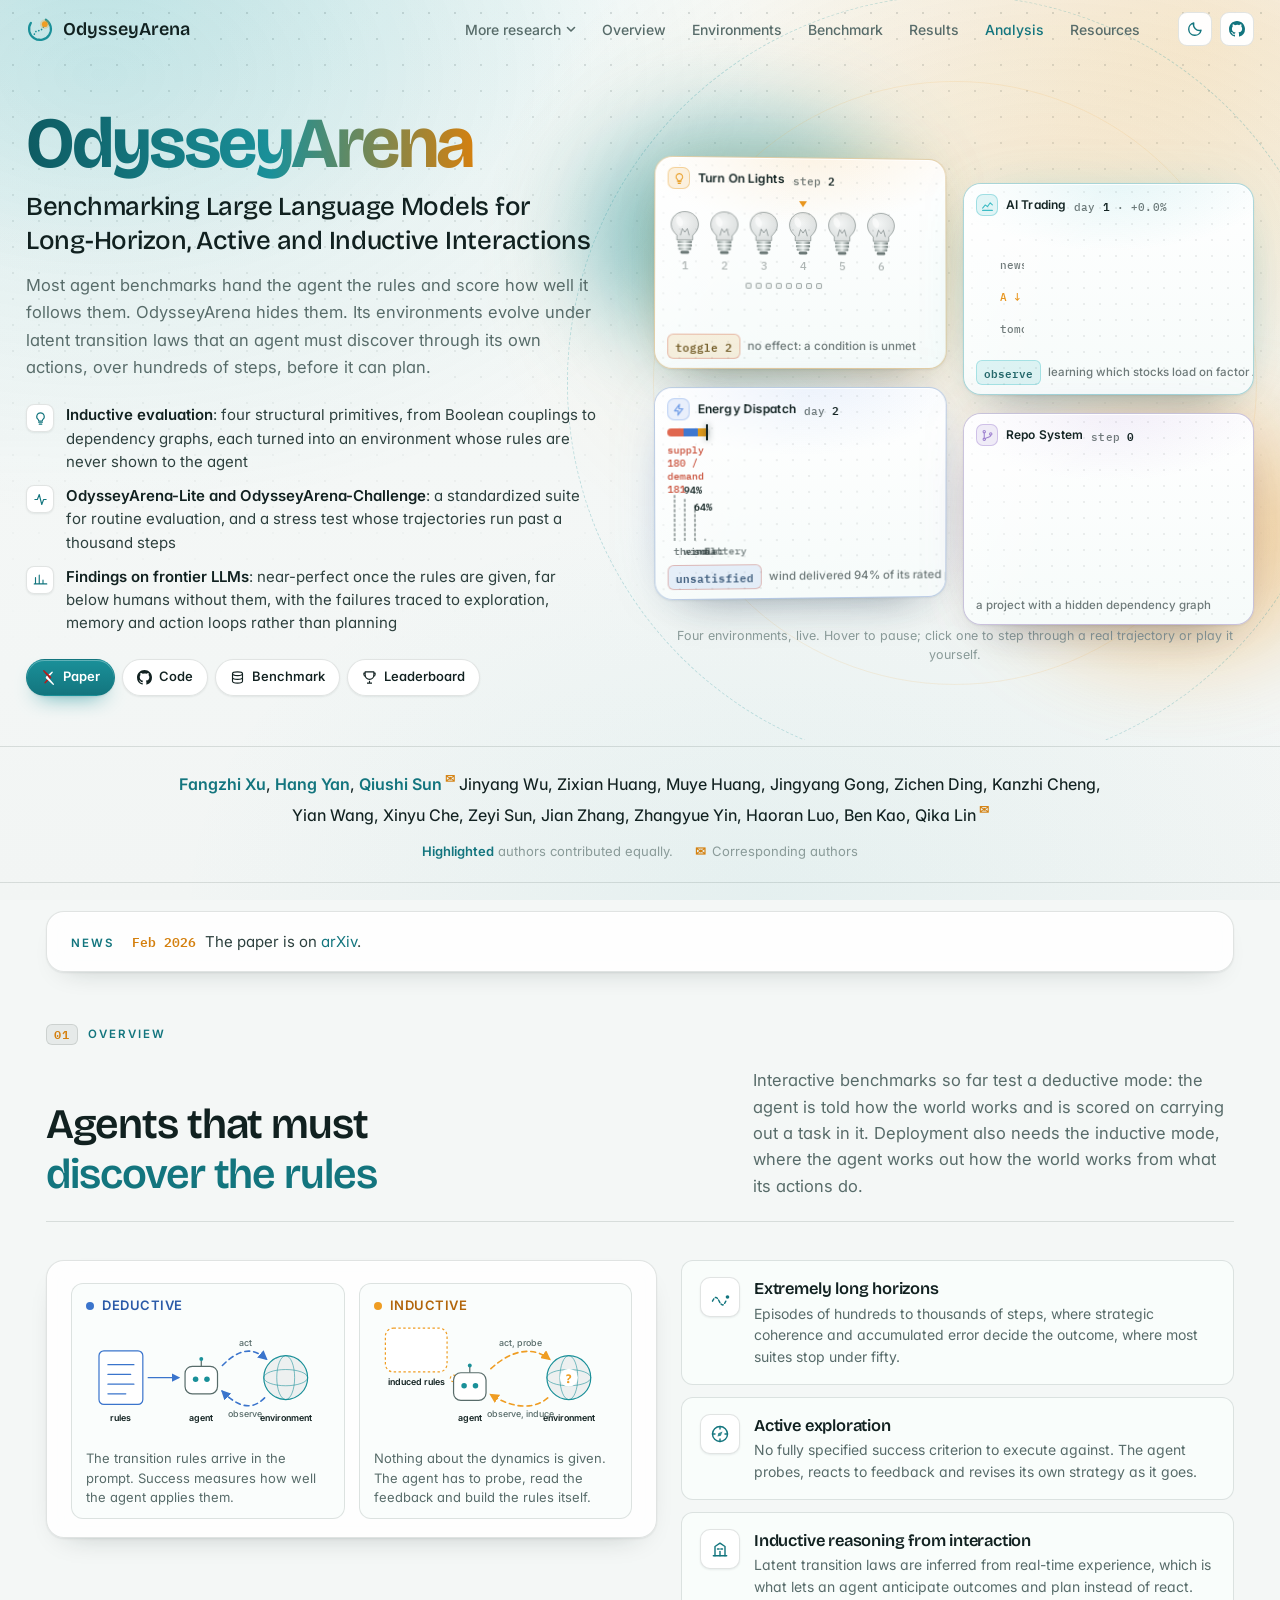
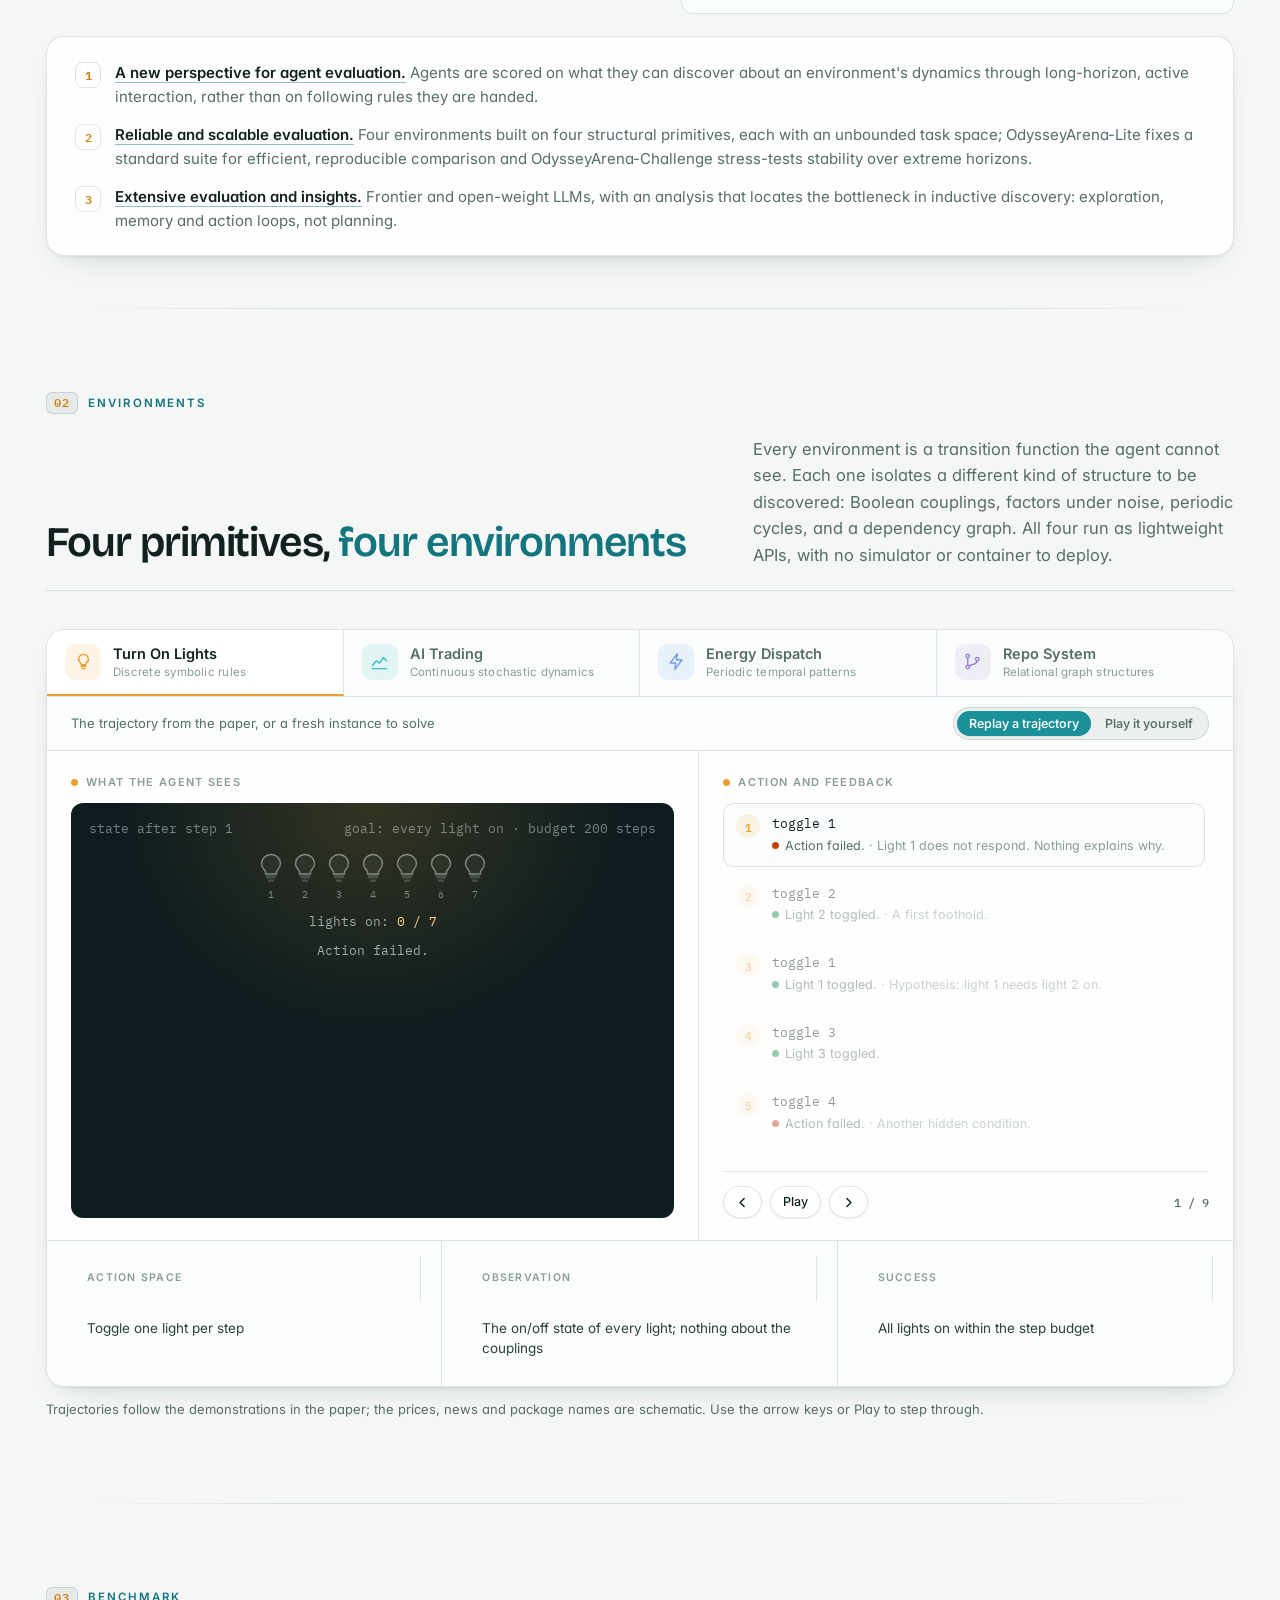
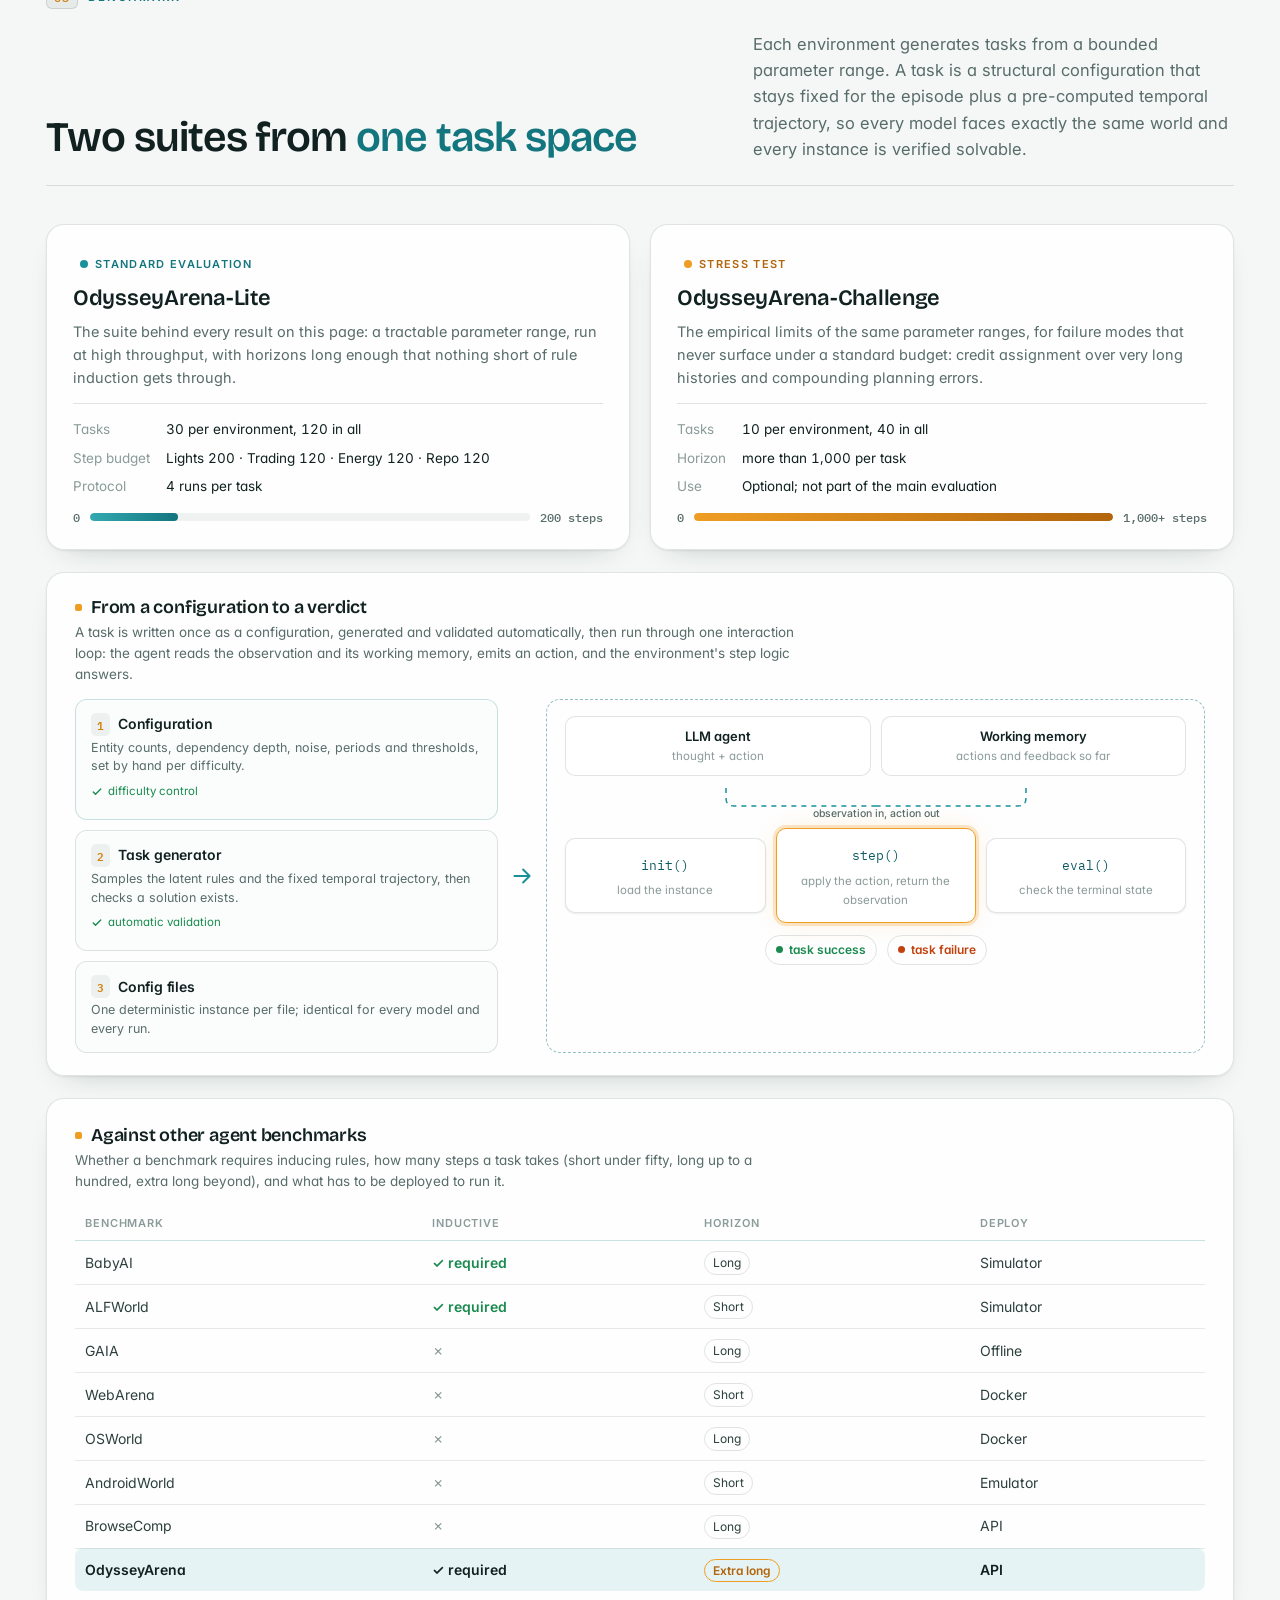
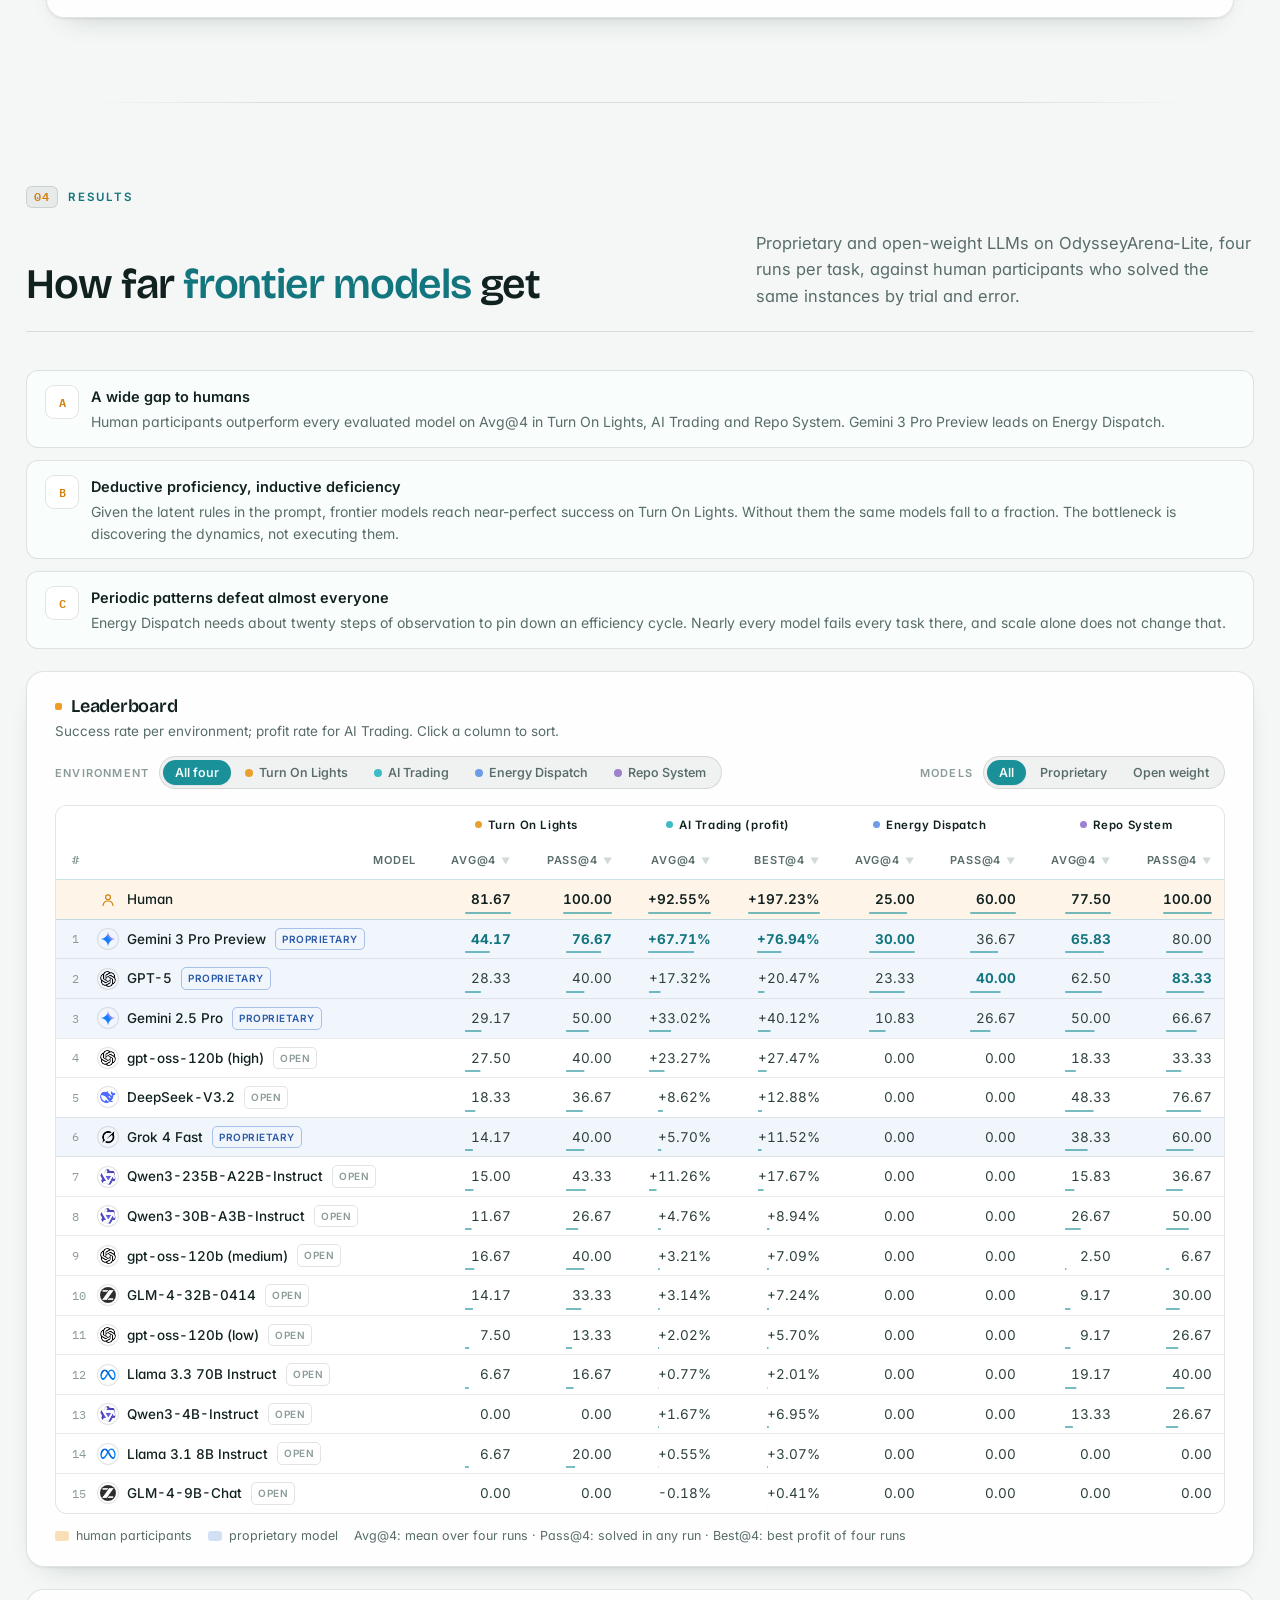
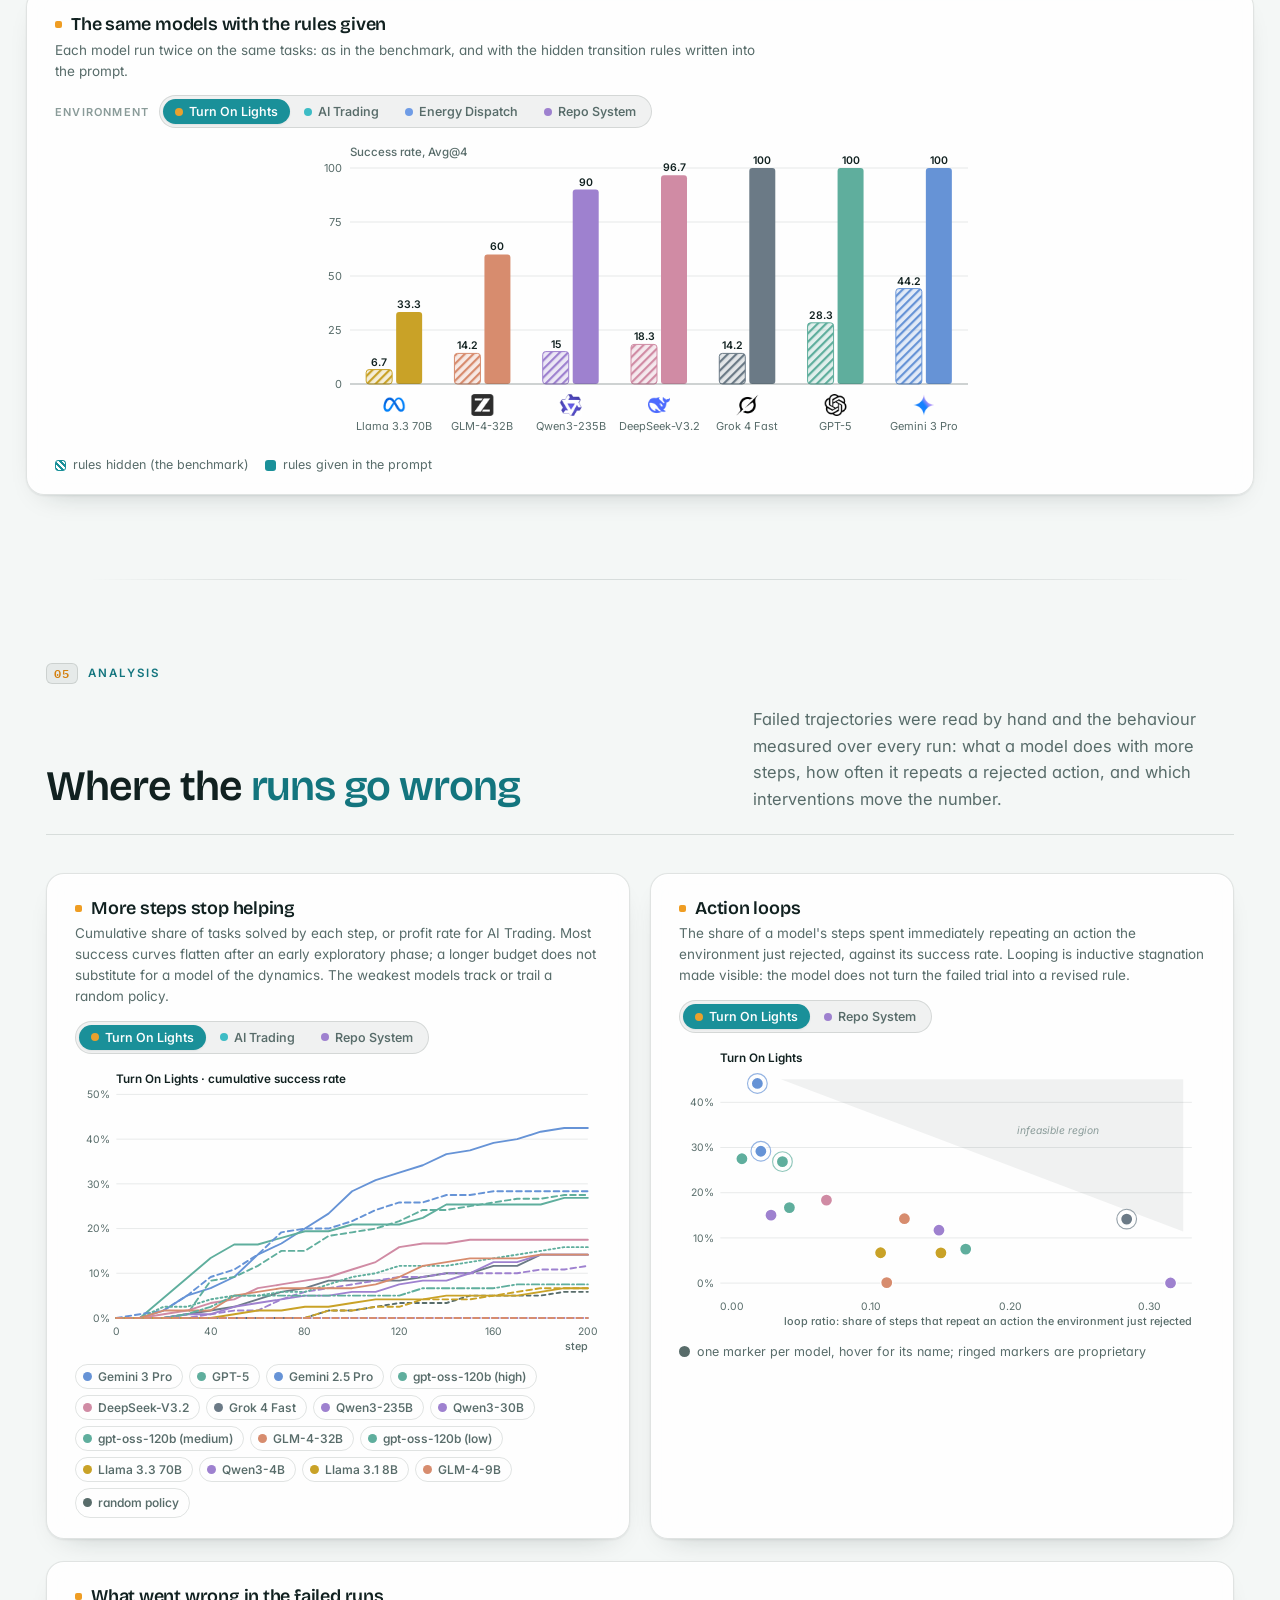
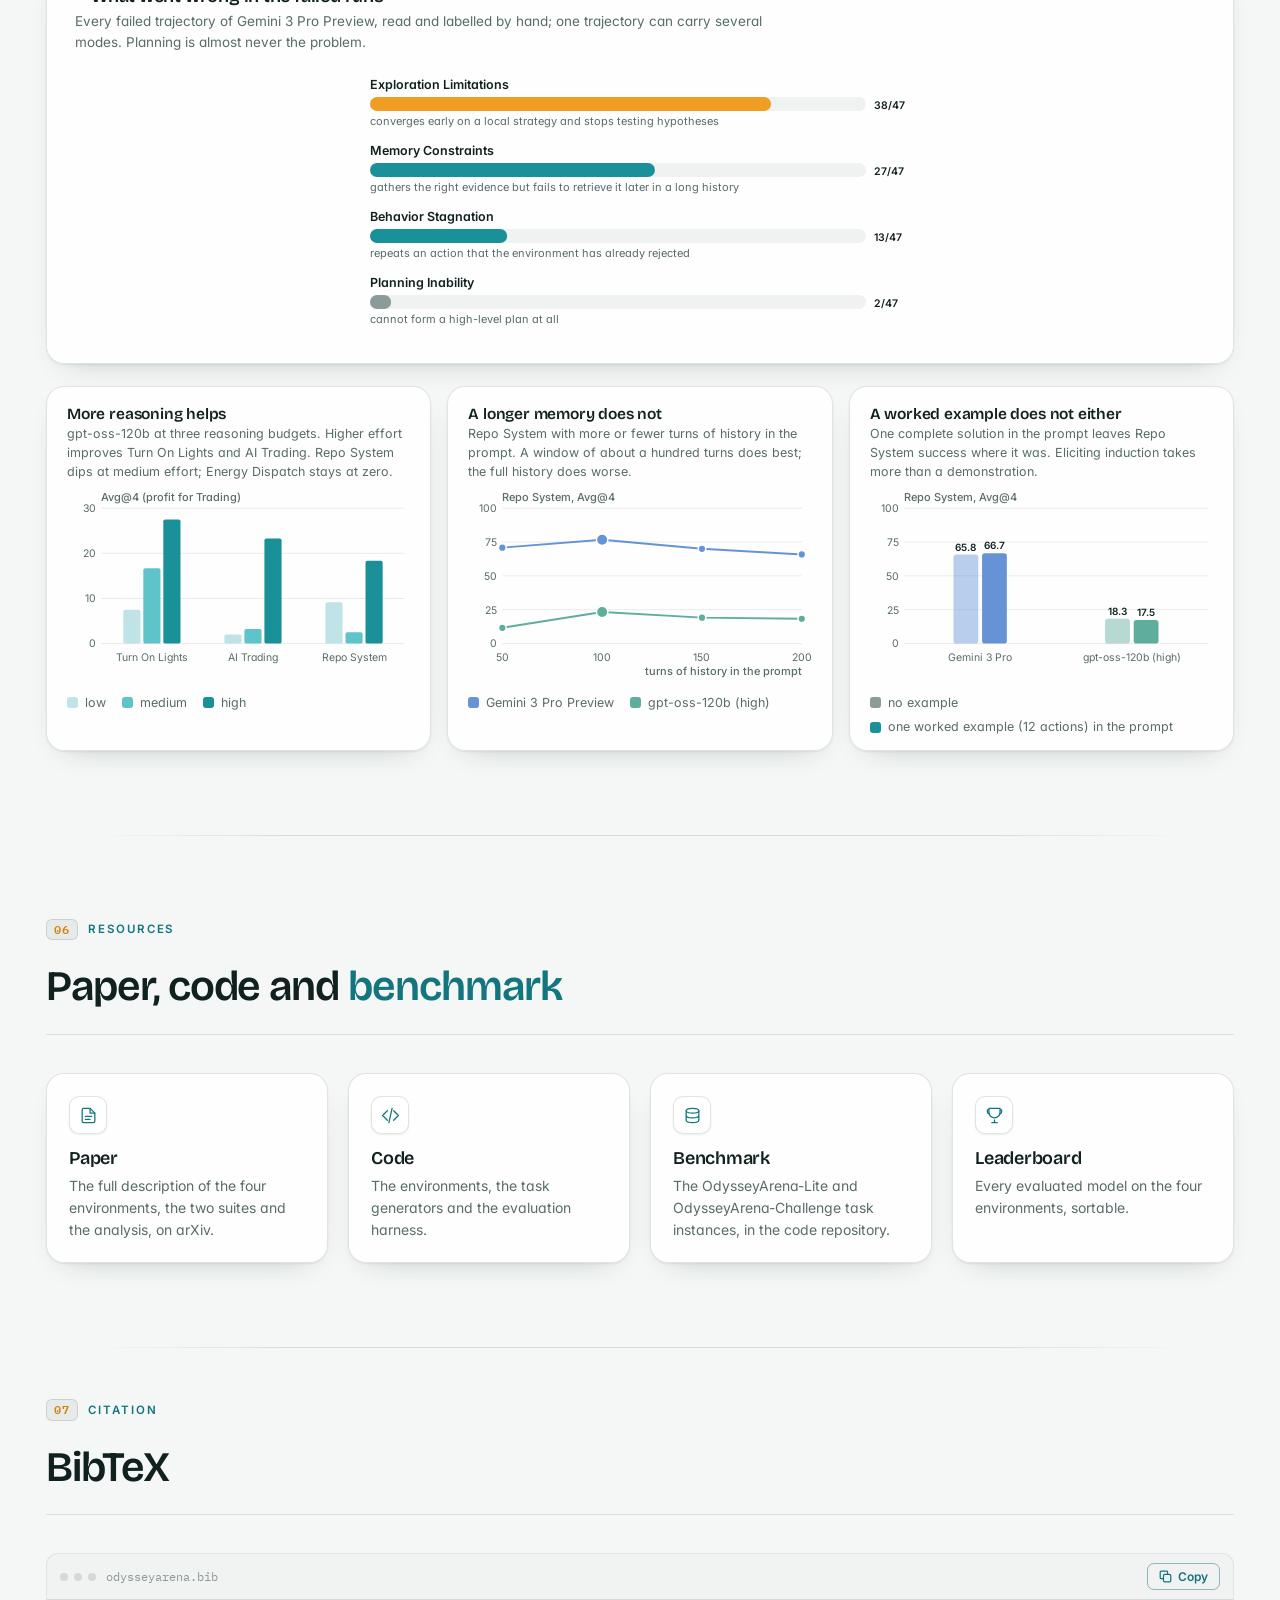
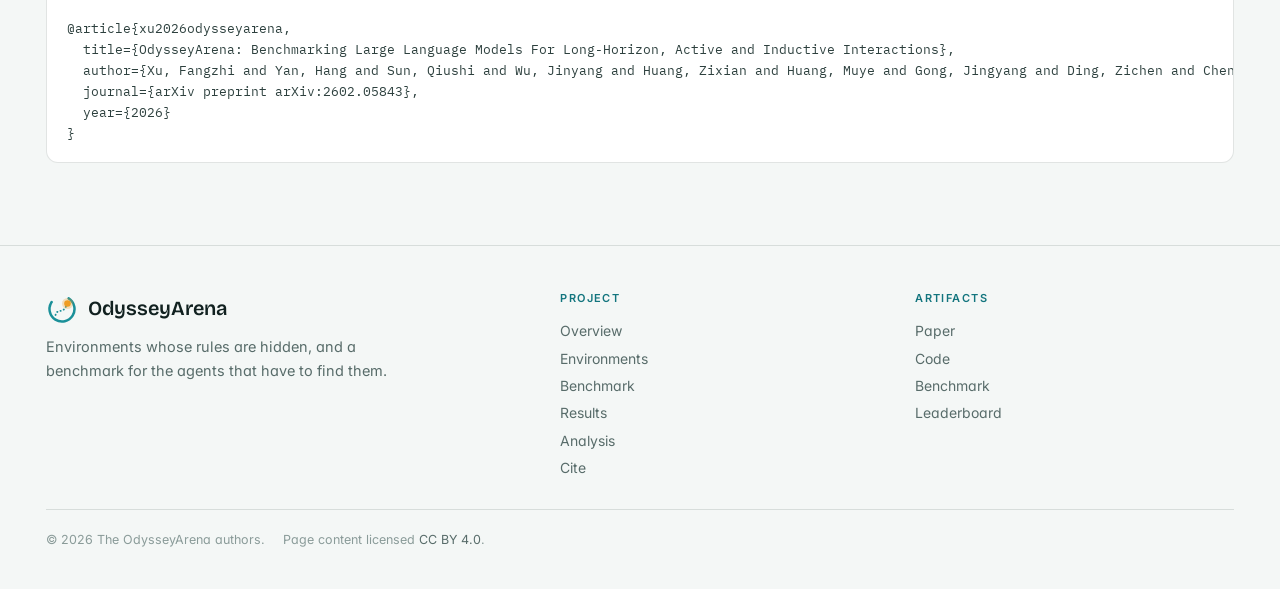
==== index.html @ ab44a6c7 "Add OdysseyArena academic project homepage" ====
<!DOCTYPE html>
<html lang="en">

<head>
  <meta charset="utf-8">
  <meta name="viewport" content="width=device-width, initial-scale=1">
  <title>OdysseyArena: Benchmarking Large Language Models for Long-Horizon, Active and Inductive Interactions</title>
  <meta name="description"
    content="OdysseyArena evaluates LLM agents on environments whose rules are hidden: agents must discover the transition dynamics through their own actions, over hundreds of steps, before they can plan.">
  <meta name="color-scheme" content="light dark">
  <meta name="theme-color" content="#f4f7f6">

  <link rel="icon" href="public/favicon.ico" sizes="any">
  <link rel="icon" type="image/svg+xml" href="public/logo.svg">
  <link rel="icon" type="image/png" sizes="32x32" href="public/favicon-32.png">
  <link rel="icon" type="image/png" sizes="16x16" href="public/favicon-16.png">
  <link rel="apple-touch-icon" href="public/apple-touch-icon.png">

  <!-- Open Graph / Twitter. Absolute URLs are required by social scrapers.
       The page is served at https://os-copilot.github.io/OdysseyArena-Home/;
       update every absolute URL together if the host changes. -->
  <meta property="og:type" content="website">
  <meta property="og:url" content="https://os-copilot.github.io/OdysseyArena-Home/">
  <meta property="og:site_name" content="OdysseyArena">
  <meta property="og:title" content="OdysseyArena: Benchmarking LLMs for Long-Horizon, Active and Inductive Interactions">
  <meta property="og:description"
    content="Environments whose rules are hidden. Agents must discover the transition dynamics through their own actions before they can plan.">
  <meta property="og:image" content="https://os-copilot.github.io/OdysseyArena-Home/public/social/og-image.png">
  <meta property="og:image:width" content="1200">
  <meta property="og:image:height" content="630">
  <meta name="twitter:card" content="summary_large_image">
  <meta name="twitter:site" content="@qiushi_sun">
  <meta name="twitter:title" content="OdysseyArena: Benchmarking LLMs for Long-Horizon, Active and Inductive Interactions">
  <meta name="twitter:description"
    content="Environments whose rules are hidden. Agents must discover the transition dynamics through their own actions before they can plan.">
  <meta name="twitter:image" content="https://os-copilot.github.io/OdysseyArena-Home/public/social/og-image.png">

  <link rel="preconnect" href="https://fonts.googleapis.com">
  <link rel="preconnect" href="https://fonts.gstatic.com" crossorigin>
  <link rel="stylesheet"
    href="https://fonts.googleapis.com/css2?family=Bricolage+Grotesque:opsz,wght@12..96,500;12..96,600;12..96,700&family=Inter:wght@400;500;600;700&family=IBM+Plex+Mono:wght@400;500;600&display=swap">
  <link rel="stylesheet" href="static/css/main.css">
  <link rel="stylesheet" href="static/css/hero.css">
  <!-- Reveal-on-scroll hides content until JS un-hides it, so only opt in when
       JS is running; and the theme must be set before first paint. Light is the
       default; a stored choice wins. -->
  <script>
    (function () {
      var d = document.documentElement;
      d.className += " js";
      var t = (location.search.match(/[?&]theme=(light|dark)/) || [])[1];
      if (!t) { try { t = localStorage.getItem("odyssey-theme"); } catch (e) { /* private mode */ } }
      d.setAttribute("data-theme", t === "dark" ? "dark" : "light");
    })();
  </script>
</head>

<body>
  <a class="skip-link" href="#main">Skip to content</a>
  <div class="cosmos" aria-hidden="true"></div>

  <!-- ==================================================================== -->
  <!-- Navigation                                                            -->
  <!-- ==================================================================== -->
  <nav class="nav" id="nav">
    <div class="wrap">
      <a class="nav-brand" href="#top">
        <img src="public/logo.svg" alt="">
        <span>OdysseyArena</span>
      </a>
      <button class="icon-btn nav-toggle" id="navToggle" aria-expanded="false" aria-controls="navLinks" aria-label="Menu">
        <svg aria-hidden="true" width="17" height="17" viewBox="0 0 16 16" fill="none" stroke="currentColor" stroke-width="1.6">
          <path d="M2 4h12M2 8h12M2 12h12" stroke-linecap="round" />
        </svg>
      </button>
      <ul class="nav-links" id="navLinks">
        <li class="nav-more" id="navMore" data-open="false">
          <button type="button" aria-expanded="false" aria-haspopup="true">
            More research
            <svg viewBox="0 0 10 10" fill="none" stroke="currentColor" stroke-width="1.6" aria-hidden="true">
              <path d="M1.5 3.5 5 7l3.5-3.5" stroke-linecap="round" stroke-linejoin="round" />
            </svg>
          </button>
          <ul>
            <li><a href="https://os-copilot.github.io/OSReward-Home/" target="_blank" rel="noopener">
              <img src="public/logos/projects/osreward.png" alt="">
              <span>OSReward <small>CUA Reward Eval &amp; Open Models</small></span></a></li>
            <li><a href="https://os-copilot.github.io/OpenMobile2-Home/" target="_blank" rel="noopener">
              <img src="public/logos/projects/openmobile.png" alt="">
              <span>OpenMobile-2 <small>Versatile Mobile Agents</small></span></a></li>
            <li><a href="https://qiushisun.github.io/OS-Sentinel-Home/" target="_blank" rel="noopener">
              <img src="public/logos/projects/os-sentinel.png" alt="">
              <span>OS-Sentinel <small>Mobile GUI Safety</small></span></a></li>
            <li><a href="https://qiushisun.github.io/ScienceBoard-Home/" target="_blank" rel="noopener">
              <img src="public/logos/projects/scienceboard.png" alt="">
              <span>ScienceBoard <small>CUA for Science</small></span></a></li>
            <li><a href="https://qiushisun.github.io/OS-Genesis-Home/" target="_blank" rel="noopener">
              <img src="public/logos/projects/os-genesis.png" alt="">
              <span>OS-Genesis <small>Annotation-Free Trajectory Synthesis</small></span></a></li>
            <li><a href="https://osatlas.github.io/" target="_blank" rel="noopener">
              <img src="public/logos/projects/os-atlas.png" alt="">
              <span>OS-Atlas <small>GUI Action Foundation Model</small></span></a></li>
            <li><a href="https://njucckevin.github.io/openmobile/" target="_blank" rel="noopener">
              <img src="public/logos/projects/openmobile.png" alt="">
              <span>OpenMobile <small>Open Mobile Agents</small></span></a></li>
            <li><a href="https://aclanthology.org/2024.acl-long.505" target="_blank" rel="noopener">
              <img src="public/logos/projects/seeclick.png" alt="">
              <span>SeeClick <small>GUI Grounding</small></span></a></li>
          </ul>
        </li>
        <!-- Section links double as the scroll-spy list (main.js reads them). -->
        <li><a href="#overview">Overview</a></li>
        <li><a href="#environments">Environments</a></li>
        <li><a href="#benchmark">Benchmark</a></li>
        <li><a href="#results">Results</a></li>
        <li><a href="#analysis">Analysis</a></li>
        <li><a href="#resources">Resources</a></li>
      </ul>
      <div class="nav-tools">
        <button class="icon-btn" id="themeToggle" type="button" aria-label="Switch to dark theme">
          <svg class="i-moon" viewBox="0 0 16 16" fill="none" stroke="currentColor" stroke-width="1.4" aria-hidden="true">
            <path d="M14 9.3A6 6 0 0 1 6.7 2a6.2 6.2 0 1 0 7.3 7.3Z" stroke-linejoin="round" />
          </svg>
          <svg class="i-sun" viewBox="0 0 16 16" fill="none" stroke="currentColor" stroke-width="1.4" aria-hidden="true">
            <circle cx="8" cy="8" r="3.1" />
            <path d="M8 1v1.7M8 13.3V15M1 8h1.7M13.3 8H15M3 3l1.2 1.2M11.8 11.8 13 13M13 3l-1.2 1.2M4.2 11.8 3 13" stroke-linecap="round" />
          </svg>
        </button>
        <a class="icon-btn" href="https://github.com/xufangzhi/Odyssey-Arena" target="_blank" rel="noopener" aria-label="GitHub">
          <svg viewBox="0 0 16 16" fill="currentColor" aria-hidden="true"><path d="M8 0C3.58 0 0 3.58 0 8a8 8 0 0 0 5.47 7.59c.4.07.55-.17.55-.38 0-.19-.01-.82-.01-1.49-2.01.37-2.53-.49-2.69-.94-.09-.23-.48-.94-.82-1.13-.28-.15-.68-.52-.01-.53.63-.01 1.08.58 1.23.82.72 1.21 1.87.87 2.33.66.07-.52.28-.87.51-1.07-1.78-.2-3.64-.89-3.64-3.95 0-.87.31-1.59.82-2.15-.08-.2-.36-1.02.08-2.12 0 0 .67-.21 2.2.82a7.4 7.4 0 0 1 2-.27c.68 0 1.36.09 2 .27 1.53-1.04 2.2-.82 2.2-.82.44 1.1.16 1.92.08 2.12.51.56.82 1.27.82 2.15 0 3.07-1.87 3.75-3.65 3.95.29.25.54.73.54 1.48 0 1.07-.01 1.93-.01 2.2 0 .21.15.46.55.38A8.01 8.01 0 0 0 16 8c0-4.42-3.58-8-8-8Z" /></svg>
        </a>
      </div>
    </div>
  </nav>

  <!-- ==================================================================== -->
  <!-- Hero: content left, the playable environment right                    -->
  <!-- ==================================================================== -->
  <header class="hero" id="top">
    <div class="wrap wrap-wide hero-split">
      <div class="hero-content">
        <h1><span class="grad">OdysseyArena</span></h1>
        <p class="tagline">Benchmarking Large Language Models for Long-Horizon, Active and Inductive Interactions</p>
        <!-- TODO: venue line on acceptance. <p class="venue">…</p> -->

        <p class="lede">Most agent benchmarks hand the agent the rules and score how well it follows them.
          OdysseyArena hides them. Its environments evolve under latent transition laws that an agent must
          discover through its own actions, over hundreds of steps, before it can plan.</p>

        <ul class="bullets">
          <li>
            <span class="b-ico" aria-hidden="true">
              <svg viewBox="0 0 24 24" fill="none" stroke="currentColor" stroke-width="1.8" stroke-linecap="round" stroke-linejoin="round">
                <path d="M9 18h6M10 21h4M12 3a6 6 0 0 0-3.6 10.8c.6.5.6 1.2.6 1.7V16h6v-.5c0-.5 0-1.2.6-1.7A6 6 0 0 0 12 3Z" />
              </svg>
            </span>
            <span><b>Inductive evaluation</b>: four structural primitives, from Boolean couplings to dependency
              graphs, each turned into an environment whose rules are never shown to the agent</span>
          </li>
          <li>
            <span class="b-ico" aria-hidden="true">
              <svg viewBox="0 0 24 24" fill="none" stroke="currentColor" stroke-width="1.8" stroke-linecap="round" stroke-linejoin="round">
                <path d="M3 12h4l3-8 4 16 3-8h4" />
              </svg>
            </span>
            <span><b>OdysseyArena-Lite and OdysseyArena-Challenge</b>: a standardized suite for routine evaluation,
              and a stress test whose trajectories run past a thousand steps</span>
          </li>
          <li>
            <span class="b-ico" aria-hidden="true">
              <svg viewBox="0 0 24 24" fill="none" stroke="currentColor" stroke-width="1.8" stroke-linecap="round">
                <path d="M4 19V9M10 19V5M16 19v-6M22 19H2" />
              </svg>
            </span>
            <span><b>Findings on frontier LLMs</b>: near-perfect once the rules are given, far below humans without
              them, with the failures traced to exploration, memory and action loops rather than planning</span>
          </li>
        </ul>

        <!-- Release links. Paper on arXiv; code and the task files on GitHub. -->
        <div class="links">
          <a class="btn btn-primary" data-link="paper" href="https://arxiv.org/abs/2602.05843" target="_blank" rel="noopener">
            <svg viewBox="0 0 17.732 24.269" aria-hidden="true">
              <g transform="translate(-566.984 -271.548)">
                <path d="M573.549,280.916l2.266,2.738,6.674-7.84c.353-.47.52-.717.353-1.117a1.218,1.218,0,0,0-1.061-.748h0a.953.953,0,0,0-.712.262Z" fill="currentColor" />
                <path d="M579.525,282.225l-10.606-10.174a1.413,1.413,0,0,0-.834-.5,1.09,1.09,0,0,0-1.027.66c-.167.4-.047.681.319,1.206l8.44,10.242h0l-6.282,7.716a1.336,1.336,0,0,0-.323,1.3,1.114,1.114,0,0,0,1.04.69A.992.992,0,0,0,571,293l8.519-7.92A1.924,1.924,0,0,0,579.525,282.225Z" fill="#b31b1b" />
                <path d="M584.32,293.912l-8.525-10.275,0,0L573.53,280.9l-1.389,1.254a2.063,2.063,0,0,0,0,2.965l10.812,10.419a.925.925,0,0,0,.742.282,1.039,1.039,0,0,0,.953-.667A1.261,1.261,0,0,0,584.32,293.912Z" fill="currentColor" />
              </g>
            </svg>
            Paper
          </a>
          <a class="btn" data-link="code" href="https://github.com/xufangzhi/Odyssey-Arena" target="_blank" rel="noopener">
            <svg viewBox="0 0 16 16" fill="currentColor" aria-hidden="true">
              <path d="M8 0C3.58 0 0 3.58 0 8a8 8 0 0 0 5.47 7.59c.4.07.55-.17.55-.38 0-.19-.01-.82-.01-1.49-2.01.37-2.53-.49-2.69-.94-.09-.23-.48-.94-.82-1.13-.28-.15-.68-.52-.01-.53.63-.01 1.08.58 1.23.82.72 1.21 1.87.87 2.33.66.07-.52.28-.87.51-1.07-1.78-.2-3.64-.89-3.64-3.95 0-.87.31-1.59.82-2.15-.08-.2-.36-1.02.08-2.12 0 0 .67-.21 2.2.82a7.4 7.4 0 0 1 2-.27c.68 0 1.36.09 2 .27 1.53-1.04 2.2-.82 2.2-.82.44 1.1.16 1.92.08 2.12.51.56.82 1.27.82 2.15 0 3.07-1.87 3.75-3.65 3.95.29.25.54.73.54 1.48 0 1.07-.01 1.93-.01 2.2 0 .21.15.46.55.38A8.01 8.01 0 0 0 16 8c0-4.42-3.58-8-8-8Z" />
            </svg>
            Code
          </a>
          <a class="btn" data-link="benchmark" href="https://github.com/xufangzhi/Odyssey-Arena/tree/main/test_data" target="_blank" rel="noopener">
            <svg viewBox="0 0 24 24" fill="none" stroke="currentColor" stroke-width="1.8" aria-hidden="true">
              <ellipse cx="12" cy="6" rx="8" ry="3" />
              <path d="M4 6v6c0 1.66 3.58 3 8 3s8-1.34 8-3V6M4 12v6c0 1.66 3.58 3 8 3s8-1.34 8-3v-6" />
            </svg>
            Benchmark
          </a>
          <a class="btn" href="#results">
            <svg viewBox="0 0 24 24" fill="none" stroke="currentColor" stroke-width="1.8" aria-hidden="true">
              <path d="M8 21h8M12 17v4M5 3h14v5a7 7 0 0 1-14 0V3Z" stroke-linejoin="round" />
              <path d="M5 5H3v2a3 3 0 0 0 3 3M19 5h2v2a3 3 0 0 1-3 3" stroke-linejoin="round" />
            </svg>
            Leaderboard
          </a>
        </div>
      </div>

      <!-- Key art: the four environments, live. hero.js runs a scripted agent on
           a fresh instance of each; a click opens that environment below. -->
      <figure class="hero-art">
        <div id="arena" aria-label="The four environments, each played live by a scripted agent"></div>
        <figcaption>Four environments, live. Hover to pause; click one to step through a real trajectory or play it yourself.</figcaption>
      </figure>
    </div>
  </header>

  <!-- Byline. Equal contribution is marked by colour (the .eq authors).
       TODO: affiliations once the list is settled (crests as 96x96 PNG pairs
       in public/affil/, listed in an .affils row under the names). -->
  <section class="byline" aria-label="Authors">
    <div class="panel">
      <p class="authors">
        <span class="lead">
          <span class="au eq">Fangzhi Xu</span>,
          <span class="au eq">Hang Yan</span>,
          <span class="au eq"><a href="https://qiushisun.github.io/" target="_blank" rel="noopener">Qiushi Sun</a><sup class="author-mark" aria-label="Corresponding author" title="Corresponding author">✉&#xfe0e;</sup></span>
        </span>
        <span class="rest">
          <span class="au">Jinyang Wu</span>,
          <span class="au">Zixian Huang</span>,
          <span class="au">Muye Huang</span>,
          <span class="au">Jingyang Gong</span>,
          <span class="au">Zichen Ding</span>,
          <span class="au">Kanzhi Cheng</span>,
          <span class="au">Yian Wang</span>,
          <span class="au">Xinyu Che</span>,
          <span class="au">Zeyi Sun</span>,
          <span class="au">Jian Zhang</span>,
          <span class="au">Zhangyue Yin</span>,
          <span class="au">Haoran Luo</span>,
          <span class="au">Ben Kao</span>,
          <span class="au">Qika Lin<sup class="author-mark" aria-label="Corresponding author" title="Corresponding author">✉&#xfe0e;</sup></span>
        </span>
      </p>
      <p class="author-legend">
        <span><span class="eq-key">Highlighted</span> authors contributed equally.</span>
        <span class="author-role"><span class="role-mark" aria-hidden="true">✉&#xfe0e;</span> Corresponding authors</span>
      </p>
    </div>
  </section>

  <section class="news-band" aria-label="News">
    <div class="wrap">
      <div class="card news rise">
        <span class="eyebrow">News</span>
        <ul>
          <li><time datetime="2026-02">Feb 2026</time>The paper is on <a href="https://arxiv.org/abs/2602.05843" target="_blank" rel="noopener">arXiv</a>.</li>
          <!-- TODO: venue, further releases. -->
        </ul>
      </div>
    </div>
  </section>

  <main id="main">

    <!-- ================================================================== -->
    <!-- Overview                                                            -->
    <!-- ================================================================== -->
    <section class="band-tight" id="overview">
      <div class="wrap">
        <div class="section-head">
          <span class="eyebrow">Overview</span>
          <h2 class="section-title">Agents that must <span class="accent">discover the rules</span></h2>
          <p class="section-sub">Interactive benchmarks so far test a deductive mode: the agent is told how the
            world works and is scored on carrying out a task in it. Deployment also needs the inductive mode,
            where the agent works out how the world works from what its actions do.</p>
        </div>

        <div class="overview-grid rise">
          <div class="card dg-card">
            <div class="dg">
              <div class="dg-pane ded">
                <h4><i></i>Deductive</h4>
                <svg viewBox="0 0 300 150" aria-label="Deductive setting: rules are given to the agent, which acts and observes">
                  <defs>
                    <marker id="arD" viewBox="0 0 10 10" refX="8" refY="5" markerWidth="6" markerHeight="6" orient="auto">
                      <path d="M0 0L10 5 0 10z" fill="var(--blue-400)" />
                    </marker>
                  </defs>
                  <g transform="translate(16,38)">
                    <rect class="rules-doc" x="0" y="0" width="54" height="66" rx="6" />
                    <line class="rules-line" x1="11" y1="17" x2="43" y2="17" />
                    <line class="rules-line" x1="11" y1="29" x2="39" y2="29" />
                    <line class="rules-line" x1="11" y1="41" x2="43" y2="41" />
                    <line class="rules-line" x1="11" y1="53" x2="33" y2="53" />
                  </g>
                  <text class="lbl k" x="43" y="124" text-anchor="middle">rules</text>
                  <path d="M76 71H114" fill="none" stroke="var(--blue-400)" stroke-width="1.8" marker-end="url(#arD)" />
                  <g transform="translate(120,48)">
                    <line x1="22" y1="2" x2="22" y2="9" stroke="var(--text-dim)" stroke-width="1.5" />
                    <circle cx="22" cy="0" r="2.4" class="bot-eye" />
                    <rect class="bot" x="2" y="9" width="40" height="34" rx="9" />
                    <circle class="bot-eye" cx="15" cy="25" r="3.4" />
                    <circle class="bot-eye" cx="29" cy="25" r="3.4" />
                  </g>
                  <text class="lbl k" x="142" y="124" text-anchor="middle">agent</text>
                  <g transform="translate(246,71)">
                    <circle class="world" r="27" />
                    <ellipse class="world-h" rx="11" ry="27" />
                    <ellipse class="world-h" rx="27" ry="10" />
                  </g>
                  <text class="lbl k" x="246" y="124" text-anchor="middle">environment</text>
                  <path class="arc" d="M168 56C190 34 206 34 222 48" marker-end="url(#arD)" />
                  <text class="lbl" x="196" y="32" text-anchor="middle">act</text>
                  <path class="arc" d="M220 96C206 110 190 110 168 88" marker-end="url(#arD)" />
                  <text class="lbl" x="196" y="119" text-anchor="middle">observe</text>
                </svg>
                <p>The transition rules arrive in the prompt. Success measures how well the agent applies them.</p>
              </div>
              <div class="dg-pane ind">
                <h4><i></i>Inductive</h4>
                <svg viewBox="0 0 300 150" aria-label="Inductive setting: the agent probes an unknown environment and induces its rules">
                  <defs>
                    <marker id="arI" viewBox="0 0 10 10" refX="8" refY="5" markerWidth="6" markerHeight="6" orient="auto">
                      <path d="M0 0L10 5 0 10z" fill="var(--amber-500)" />
                    </marker>
                  </defs>
                  <g transform="translate(14,10)">
                    <rect class="thought" x="0" y="0" width="76" height="54" rx="10" />
                    <g>
                      <line class="thought-line" x1="12" y1="16" x2="62" y2="16" />
                      <line class="thought-line" x1="12" y1="28" x2="52" y2="28" />
                      <line class="thought-line" x1="12" y1="40" x2="58" y2="40" />
                    </g>
                    <circle class="thought" cx="84" cy="62" r="4" />
                    <circle class="thought" cx="94" cy="72" r="2.4" />
                  </g>
                  <text class="lbl k" x="52" y="80" text-anchor="middle">induced rules</text>
                  <g transform="translate(96,56)">
                    <line x1="22" y1="2" x2="22" y2="9" stroke="var(--text-dim)" stroke-width="1.5" />
                    <circle cx="22" cy="0" r="2.4" class="bot-eye" />
                    <rect class="bot" x="2" y="9" width="40" height="34" rx="9" />
                    <circle class="bot-eye" cx="15" cy="25" r="3.4" />
                    <circle class="bot-eye" cx="29" cy="25" r="3.4" />
                  </g>
                  <text class="lbl k" x="118" y="124" text-anchor="middle">agent</text>
                  <g transform="translate(240,71)">
                    <circle class="world" r="27" />
                    <ellipse class="world-h" rx="11" ry="27" />
                    <ellipse class="world-h" rx="27" ry="10" />
                    <circle r="11" fill="var(--surface-3)" />
                    <text class="qmark" x="0" y="6" text-anchor="middle">?</text>
                  </g>
                  <text class="lbl k" x="240" y="124" text-anchor="middle">environment</text>
                  <path class="arc" d="M144 60C172 34 198 34 216 48" marker-end="url(#arI)" />
                  <text class="lbl" x="180" y="32" text-anchor="middle">act, probe</text>
                  <path class="arc" d="M214 96C198 110 172 110 144 92" marker-end="url(#arI)" />
                  <text class="lbl" x="180" y="119" text-anchor="middle">observe, induce</text>
                </svg>
                <p>Nothing about the dynamics is given. The agent has to probe, read the feedback and build the
                  rules itself.</p>
              </div>
            </div>
          </div>

          <div class="dims">
            <div class="cap">
              <span class="ico" aria-hidden="true">
                <svg viewBox="0 0 24 24" fill="none" stroke="currentColor" stroke-width="1.7" stroke-linecap="round" stroke-linejoin="round">
                  <path d="M3 17c3-6 5-6 8 0s5 6 8 0" stroke-dasharray="3 2.5" />
                  <circle cx="21" cy="12" r="2.2" fill="currentColor" stroke="none" />
                </svg>
              </span>
              <div>
                <h3>Extremely long horizons</h3>
                <p>Episodes of hundreds to thousands of steps, where strategic coherence and accumulated error
                  decide the outcome, where most suites stop under fifty.</p>
              </div>
            </div>
            <div class="cap">
              <span class="ico" aria-hidden="true">
                <svg viewBox="0 0 24 24" fill="none" stroke="currentColor" stroke-width="1.7" stroke-linecap="round" stroke-linejoin="round">
                  <circle cx="12" cy="12" r="9" />
                  <path d="M12 3v3M12 18v3M3 12h3M18 12h3" />
                  <path d="m15 9-2 5-4 1 1-4 5-2Z" fill="currentColor" stroke="none" opacity="0.85" />
                </svg>
              </span>
              <div>
                <h3>Active exploration</h3>
                <p>No fully specified success criterion to execute against. The agent probes, reacts to feedback
                  and revises its own strategy as it goes.</p>
              </div>
            </div>
            <div class="cap">
              <span class="ico" aria-hidden="true">
                <svg viewBox="0 0 24 24" fill="none" stroke="currentColor" stroke-width="1.7" stroke-linecap="round" stroke-linejoin="round">
                  <path d="M4 20h16" />
                  <path d="M6 20V9l6-4 6 4v11" />
                  <path d="M12 20v-5" />
                  <path d="M9 12h6" stroke-dasharray="2 2" />
                </svg>
              </span>
              <div>
                <h3>Inductive reasoning from interaction</h3>
                <p>Latent transition laws are inferred from real-time experience, which is what lets an agent
                  anticipate outcomes and plan instead of react.</p>
              </div>
            </div>
          </div>
        </div>

        <div class="card contrib-card rise" style="margin-top:22px">
          <ol class="contribs">
            <li><a href="#environments"><b>A new perspective for agent evaluation.</b></a> Agents are scored on
              what they can discover about an environment's dynamics through long-horizon, active interaction,
              rather than on following rules they are handed.</li>
            <li><a href="#benchmark"><b>Reliable and scalable evaluation.</b></a> Four environments built on four
              structural primitives, each with an unbounded task space; OdysseyArena-Lite fixes a standard suite
              for efficient, reproducible comparison and OdysseyArena-Challenge stress-tests stability over
              extreme horizons.</li>
            <li><a href="#results"><b>Extensive evaluation and insights.</b></a> Frontier and open-weight LLMs,
              with an analysis that locates the bottleneck in inductive discovery: exploration, memory and action
              loops, not planning.</li>
          </ol>
        </div>
      </div>
    </section>

    <!-- ================================================================== -->
    <!-- Environments                                                        -->
    <!-- ================================================================== -->
    <section class="band" id="environments">
      <div class="wrap">
        <div class="section-head">
          <span class="eyebrow">Environments</span>
          <h2 class="section-title">Four primitives, <span class="accent">four environments</span></h2>
          <p class="section-sub">Every environment is a transition function the agent cannot see. Each one
            isolates a different kind of structure to be discovered: Boolean couplings, factors under noise,
            periodic cycles, and a dependency graph. All four run as lightweight APIs, with no simulator or
            container to deploy.</p>
        </div>

        <div class="card ew-card rise" id="env-walk"></div>
        <p class="wt-note">Trajectories follow the demonstrations in the paper; the prices, news and package names
          are schematic. Use the arrow keys or Play to step through.</p>
      </div>
    </section>

    <!-- ================================================================== -->
    <!-- Benchmark                                                           -->
    <!-- ================================================================== -->
    <section class="band" id="benchmark">
      <div class="wrap">
        <div class="section-head">
          <span class="eyebrow">Benchmark</span>
          <h2 class="section-title">Two suites from <span class="accent">one task space</span></h2>
          <p class="section-sub">Each environment generates tasks from a bounded parameter range. A task is a
            structural configuration that stays fixed for the episode plus a pre-computed temporal trajectory,
            so every model faces exactly the same world and every instance is verified solvable.</p>
        </div>

        <div class="suites rise">
          <div class="card suite lite">
            <span class="tag"><i></i>Standard evaluation</span>
            <h3>OdysseyArena-Lite</h3>
            <p>The suite behind every result on this page: a tractable parameter range, run at high throughput,
              with horizons long enough that nothing short of rule induction gets through.</p>
            <dl>
              <dt>Tasks</dt><dd id="lite-tasks"></dd>
              <dt>Step budget</dt><dd id="lite-steps"></dd>
              <dt>Protocol</dt><dd id="lite-runs"></dd>
            </dl>
            <div class="horizon"><span class="lab">0</span><div class="track"><i id="lite-horizon"></i></div><span class="lab">200 steps</span></div>
          </div>
          <div class="card suite chal">
            <span class="tag"><i></i>Stress test</span>
            <h3>OdysseyArena-Challenge</h3>
            <p>The empirical limits of the same parameter ranges, for failure modes that never surface under a
              standard budget: credit assignment over very long histories and compounding planning errors.</p>
            <dl>
              <dt>Tasks</dt><dd id="chal-tasks"></dd>
              <dt>Horizon</dt><dd id="chal-steps"></dd>
              <dt>Use</dt><dd>Optional; not part of the main evaluation</dd>
            </dl>
            <div class="horizon"><span class="lab">0</span><div class="track"><i id="chal-horizon"></i></div><span class="lab">1,000+ steps</span></div>
          </div>
        </div>

        <div class="card bf-card rise" style="margin-top:22px">
          <div class="chart-head"><h3>From a configuration to a verdict</h3></div>
          <p class="chart-note">A task is written once as a configuration, generated and validated automatically,
            then run through one interaction loop: the agent reads the observation and its working memory,
            emits an action, and the environment's step logic answers.</p>
          <div class="bf">
            <div class="bf-col">
              <div class="bf-node cfg">
                <h4><span class="k">1</span>Configuration</h4>
                <p>Entity counts, dependency depth, noise, periods and thresholds, set by hand per difficulty.</p>
                <span class="ok"><svg viewBox="0 0 16 16" fill="none" stroke="currentColor" stroke-width="1.8"><path d="m3 8 3 3 7-7" stroke-linecap="round" stroke-linejoin="round" /></svg>difficulty control</span>
              </div>
              <div class="bf-node">
                <h4><span class="k">2</span>Task generator</h4>
                <p>Samples the latent rules and the fixed temporal trajectory, then checks a solution exists.</p>
                <span class="ok"><svg viewBox="0 0 16 16" fill="none" stroke="currentColor" stroke-width="1.8"><path d="m3 8 3 3 7-7" stroke-linecap="round" stroke-linejoin="round" /></svg>automatic validation</span>
              </div>
              <div class="bf-node">
                <h4><span class="k">3</span>Config files</h4>
                <p>One deterministic instance per file; identical for every model and every run.</p>
              </div>
            </div>
            <div class="bf-arrow" aria-hidden="true">
              <svg viewBox="0 0 24 24" fill="none" stroke="currentColor" stroke-width="1.8" stroke-linecap="round" stroke-linejoin="round"><path d="M5 12h14M13 6l6 6-6 6" /></svg>
            </div>
            <div class="bf-loop" id="bf-loop">
              <div class="bf-agent">
                <div>LLM agent<small>thought + action</small></div>
                <div>Working memory<small>actions and feedback so far</small></div>
              </div>
              <div class="bf-wire" aria-hidden="true">
                <svg viewBox="0 0 420 34">
                  <path d="M60 2v10q0 8 8 8h142" />
                  <path d="M360 2v10q0 8-8 8H210" />
                  <text x="210" y="31" text-anchor="middle">observation in, action out</text>
                </svg>
              </div>
              <div class="ring">
                <div class="bf-fn"><code>init()</code><small>load the instance</small></div>
                <div class="bf-fn"><code>step()</code><small>apply the action, return the observation</small></div>
                <div class="bf-fn"><code>eval()</code><small>check the terminal state</small></div>
              </div>
              <div class="bf-out">
                <span class="win"><i></i>task success</span>
                <span class="fail"><i></i>task failure</span>
              </div>
            </div>
          </div>
        </div>

        <div class="card rise" style="margin-top:22px">
          <div class="chart-head"><h3>Against other agent benchmarks</h3></div>
          <p class="chart-note">Whether a benchmark requires inducing rules, how many steps a task takes (short
            under fifty, long up to a hundred, extra long beyond), and what has to be deployed to run it.</p>
          <div class="table-scroll">
            <table class="cmp">
              <thead><tr><th>Benchmark</th><th>Inductive</th><th>Horizon</th><th>Deploy</th></tr></thead>
              <tbody id="cmp-body"></tbody>
            </table>
          </div>
        </div>
      </div>
    </section>

    <!-- ================================================================== -->
    <!-- Results                                                             -->
    <!-- ================================================================== -->
    <section class="band" id="results">
      <div class="wrap wrap-wide">
        <div class="section-head">
          <span class="eyebrow">Results</span>
          <h2 class="section-title">How far <span class="accent">frontier models</span> get</h2>
          <p class="section-sub">Proprietary and open-weight LLMs on OdysseyArena-Lite, four runs per task, against
            human participants who solved the same instances by trial and error.</p>
        </div>

        <div class="findings rise">
          <div class="finding">
            <span class="k">A</span>
            <div><b>A wide gap to humans</b>
              <p>Human participants outperform every evaluated model on Avg@4 in Turn On Lights, AI Trading
                and Repo System. Gemini 3 Pro Preview leads on Energy Dispatch.</p></div>
          </div>
          <div class="finding">
            <span class="k">B</span>
            <div><b>Deductive proficiency, inductive deficiency</b>
              <p>Given the latent rules in the prompt, frontier models reach near-perfect success on Turn On
                Lights. Without them the same models fall to a fraction. The bottleneck is discovering the
                dynamics, not executing them.</p></div>
          </div>
          <div class="finding">
            <span class="k">C</span>
            <div><b>Periodic patterns defeat almost everyone</b>
              <p>Energy Dispatch needs about twenty steps of observation to pin down an efficiency cycle. Nearly
                every model fails every task there, and scale alone does not change that.</p></div>
          </div>
        </div>

        <div class="card chart-card rise">
          <div class="chart-head"><h3>Leaderboard</h3></div>
          <p class="chart-note">Success rate per environment; profit rate for AI Trading. Click a column to sort.</p>
          <div id="leaderboard"></div>
        </div>

        <div class="card chart-card rise" style="margin-top:22px">
          <div class="chart-head"><h3>The same models with the rules given</h3></div>
          <p class="chart-note">Each model run twice on the same tasks: as in the benchmark, and with the hidden
            transition rules written into the prompt.</p>
          <div class="controls"><span class="ctl-label">Environment</span><div class="seg" id="rules-env" role="group" aria-label="Environment"></div></div>
          <div id="chart-rules"></div>
        </div>
      </div>
    </section>

    <!-- ================================================================== -->
    <!-- Analysis                                                            -->
    <!-- ================================================================== -->
    <section class="band" id="analysis">
      <div class="wrap">
        <div class="section-head">
          <span class="eyebrow">Analysis</span>
          <h2 class="section-title">Where the <span class="accent">runs go wrong</span></h2>
          <p class="section-sub">Failed trajectories were read by hand and the behaviour measured over every run:
            what a model does with more steps, how often it repeats a rejected action, and which interventions
            move the number.</p>
        </div>

        <div class="grid grid-2 rise">
          <div class="card chart-card">
            <div class="chart-head"><h3>More steps stop helping</h3></div>
            <p class="chart-note">Cumulative share of tasks solved by each step, or profit rate for AI Trading. Most success curves flatten after an early
              exploratory phase; a longer budget does not substitute for a model of the dynamics. The weakest
              models track or trail a random policy.</p>
            <div class="controls"><div class="seg" id="curves-env" role="group" aria-label="Environment"></div></div>
            <div id="chart-curves"></div>
          </div>
          <div class="card chart-card">
            <div class="chart-head"><h3>Action loops</h3></div>
            <p class="chart-note">The share of a model's steps spent immediately repeating an action the
              environment just rejected, against its success rate. Looping is inductive stagnation made
              visible: the model does not turn the failed trial into a revised rule.</p>
            <div class="controls"><div class="seg" id="loops-env" role="group" aria-label="Environment"></div></div>
            <div id="chart-loops"></div>
          </div>
        </div>

        <div class="card chart-card rise" style="margin-top:22px">
          <div class="chart-head"><h3>What went wrong in the failed runs</h3></div>
          <p class="chart-note">Every failed trajectory of Gemini 3 Pro Preview, read and labelled by hand; one
            trajectory can carry several modes. Planning is almost never the problem.</p>
          <div id="chart-failures"></div>
        </div>

        <div class="mini-grid rise" style="margin-top:22px">
          <div class="card mini">
            <h3>More reasoning helps</h3>
            <p class="sub">gpt-oss-120b at three reasoning budgets. Higher effort improves Turn On Lights and AI Trading.
              Repo System dips at medium effort; Energy Dispatch stays at zero.</p>
            <div id="chart-effort"></div>
          </div>
          <div class="card mini">
            <h3>A longer memory does not</h3>
            <p class="sub">Repo System with more or fewer turns of history in the prompt. A window of about a hundred turns does best;
              the full history does worse.</p>
            <div id="chart-memory"></div>
          </div>
          <div class="card mini">
            <h3>A worked example does not either</h3>
            <p class="sub">One complete solution in the prompt leaves Repo System success where it was.
              Eliciting induction takes more than a demonstration.</p>
            <div id="chart-icl"></div>
          </div>
        </div>
      </div>
    </section>

    <!-- ================================================================== -->
    <!-- Resources                                                           -->
    <!-- ================================================================== -->
    <section class="band" id="resources">
      <div class="wrap">
        <div class="section-head">
          <span class="eyebrow">Resources</span>
          <h2 class="section-title">Paper, code and <span class="accent">benchmark</span></h2>
        </div>
        <div class="grid grid-4 rise">
          <a class="card feature" data-link="paper" href="https://arxiv.org/abs/2602.05843" target="_blank" rel="noopener">
            <div class="ico">
              <svg viewBox="0 0 24 24" fill="none" stroke="currentColor" stroke-width="1.6" aria-hidden="true">
                <path d="M14 3H6a2 2 0 0 0-2 2v14a2 2 0 0 0 2 2h12a2 2 0 0 0 2-2V9Z" stroke-linejoin="round" />
                <path d="M14 3v6h6M8 13h8M8 17h6" stroke-linecap="round" stroke-linejoin="round" />
              </svg>
            </div>
            <h3>Paper</h3>
            <p>The full description of the four environments, the two suites and the analysis, on arXiv.</p>
          </a>
          <a class="card feature" data-link="code" href="https://github.com/xufangzhi/Odyssey-Arena" target="_blank" rel="noopener">
            <div class="ico">
              <svg viewBox="0 0 24 24" fill="none" stroke="currentColor" stroke-width="1.6" aria-hidden="true">
                <path d="m8 6-6 6 6 6M16 6l6 6-6 6M14 3l-4 18" stroke-linecap="round" stroke-linejoin="round" />
              </svg>
            </div>
            <h3>Code</h3>
            <p>The environments, the task generators and the evaluation harness.</p>
          </a>
          <a class="card feature" data-link="benchmark" href="https://github.com/xufangzhi/Odyssey-Arena/tree/main/test_data" target="_blank" rel="noopener">
            <div class="ico">
              <svg viewBox="0 0 24 24" fill="none" stroke="currentColor" stroke-width="1.6" aria-hidden="true">
                <ellipse cx="12" cy="6" rx="8" ry="3" />
                <path d="M4 6v6c0 1.66 3.58 3 8 3s8-1.34 8-3V6M4 12v6c0 1.66 3.58 3 8 3s8-1.34 8-3v-6" />
              </svg>
            </div>
            <h3>Benchmark</h3>
            <p>The OdysseyArena-Lite and OdysseyArena-Challenge task instances, in the code repository.</p>
          </a>
          <a class="card feature" href="#results">
            <div class="ico">
              <svg viewBox="0 0 24 24" fill="none" stroke="currentColor" stroke-width="1.6" aria-hidden="true">
                <path d="M8 21h8M12 17v4M5 3h14v5a7 7 0 0 1-14 0V3Z" stroke-linejoin="round" />
                <path d="M5 5H3v2a3 3 0 0 0 3 3M19 5h2v2a3 3 0 0 1-3 3" stroke-linejoin="round" />
              </svg>
            </div>
            <h3>Leaderboard</h3>
            <p>Every evaluated model on the four environments, sortable.</p>
          </a>
        </div>
      </div>
    </section>

    <!-- ================================================================== -->
    <!-- BibTeX                                                              -->
    <!-- ================================================================== -->
    <section class="band-tight" id="cite">
      <div class="wrap">
        <div class="section-head single">
          <span class="eyebrow">Citation</span>
          <h2 class="section-title">BibTeX</h2>
        </div>
        <div class="bibtex rise">
          <div class="bibtex-bar">
            <span class="dots" aria-hidden="true"><i></i><i></i><i></i></span>
            <span class="fn">odysseyarena.bib</span>
            <button class="copy-btn" id="copyBib" type="button">
              <svg aria-hidden="true" width="13" height="13" viewBox="0 0 16 16" fill="none" stroke="currentColor" stroke-width="1.5">
                <rect x="5.5" y="5.5" width="9" height="9" rx="1.6" />
                <path d="M10.5 5.5v-3a1 1 0 0 0-1-1h-7a1 1 0 0 0-1 1v7a1 1 0 0 0 1 1h3" />
              </svg>
              <span>Copy</span>
            </button>
          </div>
          <pre id="bibtex">@article{xu2026odysseyarena,
  title={OdysseyArena: Benchmarking Large Language Models For Long-Horizon, Active and Inductive Interactions},
  author={Xu, Fangzhi and Yan, Hang and Sun, Qiushi and Wu, Jinyang and Huang, Zixian and Huang, Muye and Gong, Jingyang and Ding, Zichen and Cheng, Kanzhi and Wang, Yian and Che, Xinyu and Sun, Zeyi and Zhang, Jian and Yin, Zhangyue and Luo, Haoran and Kao, Ben and Lin, Qika},
  journal={arXiv preprint arXiv:2602.05843},
  year={2026}
}</pre>
        </div>
      </div>
    </section>
  </main>

  <!-- ==================================================================== -->
  <!-- Footer                                                                -->
  <!-- ==================================================================== -->
  <footer class="site">
    <div class="wrap">
      <div class="cols">
        <div>
          <div class="brand-line">
            <img src="public/logo.svg" alt="">
            <span>OdysseyArena</span>
          </div>
          <p style="font-size:14.5px;color:var(--text-dim);max-width:380px">
            Environments whose rules are hidden, and a benchmark for the agents that have to find them.
          </p>
        </div>
        <div>
          <h2>Project</h2>
          <ul>
            <li><a href="#overview">Overview</a></li>
            <li><a href="#environments">Environments</a></li>
            <li><a href="#benchmark">Benchmark</a></li>
            <li><a href="#results">Results</a></li>
            <li><a href="#analysis">Analysis</a></li>
            <li><a href="#cite">Cite</a></li>
          </ul>
        </div>
        <div>
          <h2>Artifacts</h2>
          <ul>
            <li><a href="https://arxiv.org/abs/2602.05843" target="_blank" rel="noopener">Paper</a></li>
            <li><a href="https://github.com/xufangzhi/Odyssey-Arena" target="_blank" rel="noopener">Code</a></li>
            <li><a href="https://github.com/xufangzhi/Odyssey-Arena/tree/main/test_data" target="_blank" rel="noopener">Benchmark</a></li>
            <li><a href="#results">Leaderboard</a></li>
          </ul>
        </div>
      </div>
      <div class="fine">
        <span>© 2026 The OdysseyArena authors.</span>
        <span>Page content licensed
          <a href="https://creativecommons.org/licenses/by/4.0/" target="_blank" rel="noopener">CC BY 4.0</a>.</span>
      </div>
    </div>
  </footer>

  <script src="static/js/odyssey-tables.js"></script>
  <script src="static/js/odyssey-curves.js"></script>
  <script src="static/js/odyssey-data.js"></script>
  <script src="static/js/lights.js"></script>
  <script src="static/js/hero.js"></script>
  <script src="static/js/envs.js"></script>
  <script src="static/js/charts.js"></script>
  <script src="static/js/leaderboard.js"></script>
  <script src="static/js/main.js"></script>
  <script src="static/js/page.js"></script>
</body>

</html>
---- static/css/main.css ----
/* ==========================================================================
   OdysseyArena — project page
   Light first: teal on cool paper, amber for anything that glows (a lit bulb,
   a discovered rule). Dark keeps the same roles on deep sea-green ink. The
   layout follows the sibling pages (split hero, byline, article sections,
   resources, BibTeX); the section heads, surfaces and type are this page's own.
   ========================================================================== */

/* --------------------------------------------------------------------------
   1. Tokens — light (default)
   -------------------------------------------------------------------------- */
:root {
  color-scheme: light;

  /* Accent: teal. The ramp runs dark to light so that 100 is always the
     strongest text colour on the current background; links use 300. */
  --accent-100: #0a464c;
  --accent-200: #0e5b62;
  --accent-300: #13757e;
  --accent-400: #1a9099;
  --accent-500: #33a9b1;
  --accent-600: #8ad2d6;

  /* Amber: lit bulbs, the inductive side, highlighted rules */
  --amber-200: #8a4d05;
  --amber-300: #b2650b;
  --amber-400: #d4800f;
  --amber-500: #ef9d23;
  --amber-600: #f8c663;

  /* Blue: the deductive side, proprietary rows */
  --blue-300: #2a5aa8;
  --blue-400: #3a74cc;
  --blue-500: #6093dd;

  /* Coral: failures, invalid actions */
  --coral-300: #a8402c;
  --coral-400: #cc5540;
  --coral-500: #e4745f;

  /* Text */
  --text-hi: #112120;
  --text: #2d403e;
  --text-dim: #586c6a;
  --text-faint: #8a9b99;

  --ok: #1a8a4f;
  --bad: #c2410c;

  /* Surfaces */
  --bg: #f4f7f6;
  --surface-1: rgba(255, 255, 255, 0.84);
  --surface-1b: rgba(250, 253, 252, 0.9);
  --surface-2: rgba(255, 255, 255, 0.96);
  --surface-3: #ffffff;
  --stage: #0d1c1f;            /* the dark screen inside the playground */
  --stage-2: #112529;

  --hairline: rgba(19, 117, 126, 0.22);
  --hairline-strong: rgba(19, 117, 126, 0.46);
  --hairline-cool: rgba(45, 64, 62, 0.14);

  --chart-grid: rgba(45, 64, 62, 0.11);
  --chart-grid-minor: rgba(45, 64, 62, 0.05);
  --chart-axis: rgba(45, 64, 62, 0.36);
  --chart-track: rgba(45, 64, 62, 0.065);
  --logo-plate: rgba(255, 255, 255, 0);

  /* Type */
  --font-display: "Bricolage Grotesque", "Inter", -apple-system, BlinkMacSystemFont, sans-serif;
  --font-body: "Inter", -apple-system, BlinkMacSystemFont, "Segoe UI", sans-serif;
  --font-mono: "IBM Plex Mono", ui-monospace, "SF Mono", Menlo, monospace;

  /* Rhythm */
  --page: 1240px;
  --page-wide: 1400px;
  --page-hero: 1340px;
  --r-sm: 7px;
  --r: 12px;
  --r-lg: 18px;

  --shadow: 0 12px 30px -20px rgba(17, 33, 32, 0.32);
  --edge-hi: rgba(255, 255, 255, 0.95);
  --edge-lo: rgba(17, 33, 32, 0.08);
  --glow: rgba(26, 144, 153, 0.18);
  --glow-amber: rgba(239, 157, 35, 0.3);
  --noise-opacity: 0.035;
}

/* --------------------------------------------------------------------------
   2. Tokens — dark
   -------------------------------------------------------------------------- */
:root[data-theme="dark"] {
  color-scheme: dark;

  --accent-100: #e4f8f9;
  --accent-200: #b6ecef;
  --accent-300: #74d4da;
  --accent-400: #3dbcc5;
  --accent-500: #219ea7;
  --accent-600: #167a81;

  --amber-200: #ffe3b0;
  --amber-300: #fdd27f;
  --amber-400: #f5bb53;
  --amber-500: #e9a12d;
  --amber-600: #b7791b;

  --blue-300: #9dbdf2;
  --blue-400: #6f9ce6;
  --blue-500: #4a7fd1;

  --coral-300: #ffb3a4;
  --coral-400: #f08a75;
  --coral-500: #d9654e;

  --text-hi: #eef6f5;
  --text: #c3d0ce;
  --text-dim: #8c9e9c;
  --text-faint: #677977;

  --ok: #4fd18f;
  --bad: #ff8a66;

  --bg: #0a1416;
  --surface-1: rgba(22, 36, 39, 0.72);
  --surface-1b: rgba(16, 28, 31, 0.78);
  --surface-2: rgba(20, 33, 36, 0.94);
  --surface-3: rgba(13, 23, 26, 0.98);
  --stage: #071113;
  --stage-2: #0c1a1d;

  --hairline: rgba(116, 212, 218, 0.18);
  --hairline-strong: rgba(116, 212, 218, 0.4);
  --hairline-cool: rgba(150, 170, 168, 0.16);

  --chart-grid: rgba(150, 170, 168, 0.13);
  --chart-grid-minor: rgba(150, 170, 168, 0.06);
  --chart-axis: rgba(150, 170, 168, 0.34);
  --chart-track: rgba(150, 170, 168, 0.085);
  --logo-plate: rgba(238, 246, 245, 0.94);

  --shadow: 0 14px 34px -20px rgba(0, 0, 0, 0.8);
  --edge-hi: rgba(255, 255, 255, 0.07);
  --edge-lo: rgba(0, 0, 0, 0.4);
  --glow: rgba(61, 188, 197, 0.22);
  --glow-amber: rgba(245, 187, 83, 0.28);
  --noise-opacity: 0.05;
}

/* --------------------------------------------------------------------------
   3. Reset & base
   -------------------------------------------------------------------------- */
*, *::before, *::after { box-sizing: border-box; }

html {
  scroll-behavior: smooth;
  scroll-padding-top: 76px;
  -webkit-text-size-adjust: 100%;
}
@media (prefers-reduced-motion: reduce) {
  html { scroll-behavior: auto; }
  *, *::before, *::after {
    animation-duration: 0.001ms !important;
    animation-iteration-count: 1 !important;
    transition-duration: 0.001ms !important;
  }
}

body {
  margin: 0;
  font-family: var(--font-body);
  font-size: 16.5px;
  line-height: 1.66;
  color: var(--text);
  background: var(--bg);
  -webkit-font-smoothing: antialiased;
  -moz-osx-font-smoothing: grayscale;
  overflow-x: hidden;
  font-feature-settings: "kern" 1, "liga" 1, "cv11" 1;
  transition: background-color 0.25s ease, color 0.25s ease;
}

h1, h2, h3, h4 {
  font-family: var(--font-display);
  font-weight: 600;
  color: var(--text-hi);
  letter-spacing: -0.012em;
  margin: 0 0 0.5em;
  line-height: 1.18;
}

p { margin: 0 0 1em; }
p:last-child { margin-bottom: 0; }

a { color: var(--accent-300); text-decoration: none; transition: color 0.18s ease; }
a:hover { color: var(--accent-200); }

strong, b { color: var(--text-hi); font-weight: 600; }
em { color: var(--accent-200); font-style: italic; }

code, kbd {
  font-family: var(--font-mono);
  font-size: 0.86em;
  color: var(--accent-200);
  background: var(--chart-track);
  border: 1px solid var(--hairline-cool);
  border-radius: 5px;
  padding: 0.08em 0.36em;
}

::selection { background: rgba(51, 169, 177, 0.28); }

:focus-visible { outline: 2px solid var(--accent-400); outline-offset: 3px; border-radius: 4px; }

.sr-only {
  position: absolute; width: 1px; height: 1px;
  padding: 0; margin: -1px; overflow: hidden;
  clip: rect(0 0 0 0); white-space: nowrap; border: 0;
}

.skip-link {
  position: absolute; left: 50%; top: -80px; transform: translateX(-50%);
  z-index: 200; background: var(--surface-3); color: var(--accent-300);
  border: 1px solid var(--hairline-strong); border-radius: 0 0 10px 10px;
  padding: 11px 20px; font-size: 15px; transition: top 0.2s ease;
}
.skip-link:focus { top: 0; }

/* --------------------------------------------------------------------------
   4. Backdrop: paper with a teal wash on the left, amber on the right, and a
      dotted grid that fades out under the hero
   -------------------------------------------------------------------------- */
.cosmos {
  position: fixed;
  inset: 0;
  z-index: -2;
  pointer-events: none;
  background:
    radial-gradient(820px 520px at 8% -6%, rgba(51, 169, 177, 0.20), transparent 64%),
    radial-gradient(760px 500px at 94% 4%, rgba(239, 157, 35, 0.16), transparent 62%),
    radial-gradient(900px 600px at 60% 100%, rgba(51, 169, 177, 0.07), transparent 66%),
    linear-gradient(180deg, #f7faf9 0%, #f4f7f6 50%, #f2f5f4 100%);
}
.cosmos::after {
  content: "";
  position: absolute;
  inset: 0;
  background-image: radial-gradient(rgba(45, 64, 62, 0.22) 1px, transparent 1.2px);
  background-size: 26px 26px;
  -webkit-mask-image: linear-gradient(180deg, rgba(0, 0, 0, 0.75) 0%, rgba(0, 0, 0, 0.3) 40%, transparent 72%);
  mask-image: linear-gradient(180deg, rgba(0, 0, 0, 0.75) 0%, rgba(0, 0, 0, 0.3) 40%, transparent 72%);
}
.cosmos::before {
  content: "";
  position: absolute;
  inset: 0;
  background-image: url("data:image/svg+xml;utf8,<svg xmlns='http://www.w3.org/2000/svg' width='180' height='180'><filter id='n'><feTurbulence type='fractalNoise' baseFrequency='0.85' numOctaves='2' stitchTiles='stitch'/><feColorMatrix type='saturate' values='0'/></filter><rect width='100%25' height='100%25' filter='url(%23n)'/></svg>");
  background-size: 180px 180px;
  opacity: var(--noise-opacity);
  mix-blend-mode: overlay;
  pointer-events: none;
}
:root[data-theme="dark"] .cosmos {
  background:
    radial-gradient(820px 520px at 8% -6%, rgba(33, 158, 167, 0.22), transparent 64%),
    radial-gradient(760px 500px at 94% 4%, rgba(233, 161, 45, 0.14), transparent 62%),
    radial-gradient(900px 600px at 60% 100%, rgba(33, 158, 167, 0.08), transparent 66%),
    linear-gradient(180deg, #0d1a1c 0%, #0a1416 50%, #091214 100%);
  box-shadow: inset 0 0 220px rgba(0, 0, 0, 0.35);
}
:root[data-theme="dark"] .cosmos::after {
  background-image: radial-gradient(rgba(150, 170, 168, 0.3) 1px, transparent 1.2px);
}

/* --------------------------------------------------------------------------
   5. Layout & section heads
   -------------------------------------------------------------------------- */
.wrap { width: 100%; max-width: var(--page); margin: 0 auto; padding: 0 26px; }
.wrap-wide { max-width: var(--page-wide); }

section { position: relative; }
.band { padding: 84px 0; }
.band-tight { padding: 52px 0; }

/* every band opens on a fading hairline */
main > section.band::before,
main > section.band-tight::before {
  content: "";
  position: absolute;
  top: 0; left: 50%;
  width: min(1100px, 92vw);
  height: 1px;
  transform: translateX(-50%);
  background: linear-gradient(90deg, transparent, var(--hairline-cool) 18%, var(--hairline-cool) 82%, transparent);
}
main > section:first-of-type::before { display: none; }

/* Section head: title left, summary right, both sitting on one baseline.
   The eyebrow carries the running index. */
main { counter-reset: section; }
main > section { counter-increment: section; }
.section-head {
  display: grid;
  grid-template-columns: minmax(0, 1.15fr) minmax(0, 0.85fr);
  gap: 18px 56px;
  align-items: end;
  margin: 0 0 38px;
  padding-bottom: 22px;
  border-bottom: 1px solid var(--hairline-cool);
}
.section-head .eyebrow { grid-column: 1 / -1; }
.section-head .section-sub { align-self: end; }
.section-head.single { grid-template-columns: minmax(0, 1fr); }

.eyebrow {
  display: inline-flex;
  align-items: center;
  gap: 10px;
  font-size: 11.5px;
  font-weight: 600;
  letter-spacing: 0.17em;
  text-transform: uppercase;
  color: var(--accent-300);
  margin-bottom: 4px;
}
.eyebrow::before {
  content: counter(section, decimal-leading-zero);
  font: 600 11.5px/1 var(--font-mono);
  letter-spacing: 0.08em;
  color: var(--amber-400);
  padding: 4px 7px;
  border-radius: 6px;
  background: var(--chart-track);
  border: 1px solid var(--hairline-cool);
}

h2.section-title { font-size: clamp(30px, 3.6vw, 42px); margin: 0; letter-spacing: -0.025em; text-wrap: balance; }
.section-sub { color: var(--text-dim); font-size: 16.5px; line-height: 1.6; margin: 0; text-wrap: pretty; }

/* The keyword in a title */
.accent { color: var(--accent-300); }
.amber { color: var(--amber-400); }
:root[data-theme="dark"] .amber { color: var(--amber-400); }

/* --------------------------------------------------------------------------
   6. Navigation
   -------------------------------------------------------------------------- */
.nav {
  position: fixed;
  top: 0; left: 0; right: 0;
  z-index: 100;
  height: 60px;
  display: flex;
  align-items: center;
  border-bottom: 1px solid transparent;
  transition: background 0.25s ease, border-color 0.25s ease, box-shadow 0.25s ease;
}
.nav.stuck {
  background: var(--surface-3);
  backdrop-filter: blur(14px) saturate(1.2);
  -webkit-backdrop-filter: blur(14px) saturate(1.2);
  box-shadow: 0 10px 30px -24px rgba(17, 33, 32, 0.5);
}
.nav.stuck::after {
  content: "";
  position: absolute;
  left: 0; right: 0; bottom: -1px;
  height: 1px;
  background: linear-gradient(90deg, transparent, var(--hairline-strong) 30%, var(--hairline-strong) 70%, transparent);
}
.nav .wrap { max-width: var(--page-wide); display: flex; align-items: center; gap: 18px; }

.nav-brand {
  display: flex; align-items: center; gap: 9px;
  font-family: var(--font-display);
  font-size: 18px; font-weight: 600;
  white-space: nowrap;
  color: var(--text-hi);
  opacity: 0;
  transform: translateY(-4px);
  transition: opacity 0.25s ease, transform 0.25s ease;
  pointer-events: none;
}
.nav.stuck .nav-brand { opacity: 1; transform: none; pointer-events: auto; }
.nav-brand img { width: 28px; height: 28px; }

.nav-links {
  margin-left: auto;
  display: flex; align-items: center; gap: 2px;
  list-style: none; padding: 0; margin-block: 0;
}
.nav-links a {
  display: block;
  padding: 7px 12px;
  font-size: 14px; font-weight: 500;
  color: var(--text-dim);
  border-radius: 8px;
  transition: color 0.16s ease, background 0.16s ease;
}
.nav-links a:hover { color: var(--accent-300); background: var(--chart-track); }
.nav-links a.active { color: var(--accent-300); }

.nav-more { position: relative; }
.nav-more > button {
  appearance: none;
  display: inline-flex; align-items: center; gap: 5px;
  padding: 7px 12px;
  font-family: inherit;
  font-size: 14px; font-weight: 500;
  color: var(--text-dim);
  background: none; border: 0;
  border-radius: 8px;
  cursor: pointer;
  transition: color 0.16s ease, background 0.16s ease;
}
.nav-more > button:hover,
.nav-more[data-open="true"] > button { color: var(--accent-300); background: var(--chart-track); }
.nav-more > button svg { width: 10px; height: 10px; transition: transform 0.18s ease; }
.nav-more[data-open="true"] > button svg { transform: rotate(180deg); }
.nav-more ul {
  position: absolute;
  top: calc(100% + 8px); left: 0;
  min-width: 272px;
  list-style: none;
  margin: 0; padding: 6px;
  border-radius: 12px;
  background: var(--surface-3);
  border: 1px solid var(--hairline);
  box-shadow: var(--shadow);
  backdrop-filter: blur(14px);
  display: none;
  z-index: 30;
}
.nav-more[data-open="true"] ul { display: block; }
.nav-more ul a {
  display: flex; align-items: center; gap: 10px;
  padding: 7px 10px;
  border-radius: 9px;
  font-size: 13.5px;
  color: var(--text);
  white-space: nowrap;
}
.nav-more ul a:hover { background: var(--chart-track); color: var(--accent-300); }
.nav-more ul a > span { display: flex; flex-direction: column; line-height: 1.3; }
.nav-more ul a small { color: var(--text-faint); font-size: 11px; }
.nav-more ul a img { flex: none; width: 28px; height: 28px; border-radius: 7px; object-fit: contain; }
:root[data-theme="dark"] .nav-more ul a img {
  background: rgba(242, 246, 252, 0.94);
  box-shadow: 0 0 0 1px var(--hairline);
  padding: 2px;
}

.nav-tools { display: flex; align-items: center; gap: 8px; margin-left: 8px; }
.icon-btn {
  appearance: none;
  width: 34px; height: 34px;
  display: grid; place-items: center;
  border-radius: 9px;
  border: 1px solid var(--hairline-cool);
  background: var(--surface-2);
  color: var(--accent-300);
  cursor: pointer;
  transition: color 0.16s ease, border-color 0.16s ease, background 0.16s ease;
}
.icon-btn:hover { color: var(--accent-200); border-color: var(--hairline-strong); }
.icon-btn svg { width: 16px; height: 16px; }
.icon-btn .i-sun { display: none; }
:root[data-theme="dark"] .icon-btn .i-sun { display: block; }
:root[data-theme="dark"] .icon-btn .i-moon { display: none; }
.nav-toggle { display: none; }

/* --------------------------------------------------------------------------
   7. Hero
   -------------------------------------------------------------------------- */
.hero { position: relative; padding: 108px 0 44px; overflow: hidden; }
.hero::before {
  content: "";
  position: absolute;
  inset: -180px -12% -60px;
  z-index: -1;
  pointer-events: none;
  background:
    radial-gradient(52% 58% at 76% 44%, rgba(239, 157, 35, 0.14), transparent 70%),
    radial-gradient(60% 64% at 16% 26%, rgba(51, 169, 177, 0.14), transparent 70%);
  -webkit-mask-image: linear-gradient(180deg, #000 0%, #000 60%, transparent 100%);
  mask-image: linear-gradient(180deg, #000 0%, #000 60%, transparent 100%);
}

.hero-split {
  display: grid;
  grid-template-columns: minmax(0, 0.98fr) minmax(0, 1.02fr);
  gap: 56px;
  align-items: center;
  max-width: var(--page-hero);
}
.hero-content { position: relative; }

.hero h1 {
  font-size: clamp(44px, 5.6vw, 74px);
  line-height: 0.98;
  letter-spacing: -0.035em;
  font-weight: 700;
  margin: 0 0 12px;
}
.hero h1 .grad {
  background: linear-gradient(92deg, var(--accent-200) 0%, var(--accent-400) 55%, var(--amber-400) 100%);
  -webkit-background-clip: text;
  background-clip: text;
  color: transparent;
  -webkit-text-fill-color: transparent;
}
.hero .tagline {
  font-family: var(--font-display);
  font-size: clamp(20px, 2.2vw, 26px);
  font-weight: 500;
  line-height: 1.3;
  color: var(--text-hi);
  letter-spacing: -0.01em;
  margin: 0 0 14px;
  text-wrap: balance;
}
.hero .venue {
  font-size: 12.5px;
  letter-spacing: 0.14em;
  text-transform: uppercase;
  color: var(--accent-300);
  font-weight: 600;
  margin-bottom: 18px;
}
.hero .lede { font-size: 16.5px; color: var(--text-dim); margin-bottom: 22px; max-width: 600px; text-wrap: pretty; }

.bullets { list-style: none; padding: 0; margin: 0 0 24px; display: grid; gap: 11px; max-width: 620px; }
.bullets li { display: flex; gap: 12px; align-items: flex-start; font-size: 15px; color: var(--text); line-height: 1.55; }
.bullets .b-ico {
  flex: none;
  width: 28px; height: 28px;
  display: grid; place-items: center;
  border-radius: 8px;
  color: var(--accent-300);
  background: var(--surface-2);
  border: 1px solid var(--hairline-cool);
  box-shadow: inset 0 1px 0 var(--edge-hi), 0 1px 2px var(--edge-lo);
  margin-top: 1px;
}
.bullets .b-ico svg { width: 15px; height: 15px; }
.bullets b { color: var(--text-hi); font-weight: 600; }

.hero-art { margin: 0; min-width: 0; }
.hero-art figcaption { text-align: center; font-size: 12.5px; color: var(--text-faint); margin: 0; line-height: 1.5; }

/* --------------------------------------------------------------------------
   8. Byline
   -------------------------------------------------------------------------- */
.byline { padding: 6px 0 2px; }
.byline .panel {
  max-width: var(--page-hero);
  margin: 0 auto;
  border-top: 1px solid var(--hairline-cool);
  border-bottom: 1px solid var(--hairline-cool);
  padding: 22px 30px 20px;
  text-align: center;
}
.authors {
  max-width: 980px;
  margin: 0 auto 10px;
  font-size: 16px;
  line-height: 1.95;
  color: var(--text-hi);
  font-weight: 450;
}
.authors a { color: inherit; }
.authors a:hover { color: var(--accent-300); }
.authors .au { white-space: nowrap; }
.authors .lead { display: inline; }
.authors .au.eq { color: var(--accent-300); font-weight: 600; }
.authors .author-mark { font-size: 0.78em; margin-left: 3px; line-height: 0; color: var(--amber-400); font-weight: 600; }
.author-legend {
  display: flex; flex-wrap: wrap; align-items: center; justify-content: center;
  gap: 6px 22px;
  margin: 8px 0 0;
  font-size: 13px;
  color: var(--text-faint);
  line-height: 1.6;
}
.eq-key { color: var(--accent-300); font-weight: 600; }
.author-role { display: inline-flex; align-items: baseline; gap: 6px; white-space: nowrap; }
.role-mark { color: var(--amber-400); font-weight: 600; }

/* --------------------------------------------------------------------------
   9. Buttons
   -------------------------------------------------------------------------- */
.links { display: flex; flex-wrap: wrap; gap: 7px; margin: 0; }
.btn {
  display: inline-flex;
  align-items: center;
  gap: 7px;
  height: 37px;
  padding: 0 14px;
  border-radius: 999px;
  font-size: 13px;
  font-weight: 550;
  white-space: nowrap;
  color: var(--text-hi);
  background: var(--surface-2);
  border: 1px solid var(--hairline-cool);
  box-shadow: inset 0 1px 0 var(--edge-hi), 0 1px 2px var(--edge-lo);
  cursor: pointer;
  font-family: inherit;
  transition: transform 0.15s ease, border-color 0.18s ease, color 0.18s ease, background 0.18s ease;
}
.btn svg, .btn .ic { width: 15px; height: 15px; flex: none; font-size: 14px; line-height: 1; }
.btn:hover { color: var(--text-hi); transform: translateY(-1px); border-color: var(--hairline-strong); }
.btn:active { transform: none; }
.btn-primary {
  color: #fff;
  border-color: transparent;
  background: linear-gradient(180deg, var(--accent-400), var(--accent-300));
  box-shadow: inset 0 1px 0 rgba(255, 255, 255, 0.3), 0 1px 2px var(--edge-lo), 0 10px 22px -12px var(--accent-400);
  font-weight: 600;
}
.btn-primary:hover { color: #fff; background: linear-gradient(180deg, var(--accent-500), var(--accent-400)); }
:root[data-theme="dark"] .btn-primary { color: #05191b; background: linear-gradient(180deg, var(--accent-300), var(--accent-500)); }
:root[data-theme="dark"] .btn-primary:hover { color: #05191b; background: linear-gradient(180deg, var(--accent-200), var(--accent-400)); }
.btn.pending {
  color: var(--text-dim);
  border-style: dashed;
  border-color: var(--hairline-strong);
  background: transparent;
  box-shadow: none;
  cursor: default;
}
.btn.pending:hover { transform: none; color: var(--text); background: var(--chart-track); }

/* --------------------------------------------------------------------------
   10. Cards, grids, overview
   -------------------------------------------------------------------------- */
.card {
  position: relative;
  background: var(--surface-1);
  border: 1px solid var(--hairline-cool);
  border-radius: var(--r-lg);
  padding: 26px 28px;
  backdrop-filter: blur(12px) saturate(1.1);
  -webkit-backdrop-filter: blur(12px) saturate(1.1);
  box-shadow: inset 0 1px 0 var(--edge-hi), 0 1px 2px var(--edge-lo), var(--shadow);
}
.card h3 { font-size: 20px; margin-bottom: 8px; }

.grid { display: grid; gap: 20px; }
.grid > * { min-width: 0; }
.grid-2 { grid-template-columns: repeat(2, 1fr); }
.grid-3 { grid-template-columns: repeat(3, 1fr); }
.grid-4 { grid-template-columns: repeat(4, 1fr); }

.overview-grid { display: grid; grid-template-columns: minmax(0, 1.05fr) minmax(0, 0.95fr); gap: 24px; align-items: start; }

/* the deductive / inductive comparison */
.dg-card { padding: 22px 24px 18px; }
.dg { display: grid; grid-template-columns: 1fr 1fr; gap: 14px; }
.dg-pane {
  position: relative;
  border-radius: var(--r);
  border: 1px solid var(--hairline-cool);
  background: var(--surface-1b);
  padding: 14px 14px 10px;
  overflow: hidden;
}
.dg-pane h4 { font-family: var(--font-body); font-size: 13px; font-weight: 600; letter-spacing: 0.04em; text-transform: uppercase; margin: 0 0 6px; display: flex; align-items: center; gap: 8px; }
.dg-pane h4 i { width: 8px; height: 8px; border-radius: 50%; display: inline-block; }
.dg-pane.ded h4 { color: var(--blue-300); }
.dg-pane.ded h4 i { background: var(--blue-400); }
.dg-pane.ind h4 { color: var(--amber-300); }
.dg-pane.ind h4 i { background: var(--amber-500); }
.dg-pane svg { display: block; width: 100%; height: auto; }
.dg-pane p { font-size: 13px; color: var(--text-dim); margin: 8px 0 0; line-height: 1.5; }
.dg .lbl { font: 500 11px var(--font-body); fill: var(--text-dim); }
.dg .lbl.k { fill: var(--text-hi); font-weight: 600; }
.dg .stroke { stroke: var(--text-dim); fill: none; stroke-width: 1.5; stroke-linecap: round; stroke-linejoin: round; }
.dg .ded .arc { stroke: var(--blue-400); }
.dg .ind .arc { stroke: var(--amber-500); }
.dg .arc { fill: none; stroke-width: 2; stroke-linecap: round; stroke-dasharray: 6 5; animation: dg-flow 1.6s linear infinite; }
@keyframes dg-flow { to { stroke-dashoffset: -22; } }
.dg .rules-doc { fill: var(--surface-3); stroke: var(--blue-400); stroke-width: 1.5; }
.dg .rules-line { stroke: var(--blue-400); stroke-width: 1.5; stroke-linecap: round; }
.dg .thought { fill: var(--surface-3); stroke: var(--amber-500); stroke-width: 1.5; stroke-dasharray: 3 3; }
.dg .thought-line { stroke: var(--amber-500); stroke-width: 1.5; stroke-linecap: round; stroke-dasharray: 60; stroke-dashoffset: 60; animation: dg-write 6s ease-in-out infinite; }
.dg .thought-line:nth-child(2) { animation-delay: 0.9s; }
.dg .thought-line:nth-child(3) { animation-delay: 1.8s; }
@keyframes dg-write { 0%, 10% { stroke-dashoffset: 60; } 45%, 80% { stroke-dashoffset: 0; } 100% { stroke-dashoffset: 60; } }
.dg .qmark { font: 700 16px var(--font-display); fill: var(--amber-500); }
.dg .world { fill: var(--chart-track); stroke: var(--accent-400); stroke-width: 1.5; }
.dg .world-h { fill: none; stroke: var(--accent-400); stroke-width: 1; opacity: 0.7; }
.dg .bot { fill: var(--surface-3); stroke: var(--text-dim); stroke-width: 1.5; }
.dg .bot-eye { fill: var(--accent-400); }

/* capability dimensions */
.dims { display: grid; gap: 12px; }
.cap {
  display: grid; grid-template-columns: 40px 1fr; gap: 14px; align-items: start;
  padding: 16px 18px;
  border-radius: var(--r);
  background: var(--surface-1b);
  border: 1px solid var(--hairline-cool);
}
.cap .ico {
  width: 40px; height: 40px; display: grid; place-items: center;
  border-radius: 10px; color: var(--accent-300);
  background: var(--surface-3); border: 1px solid var(--hairline-cool);
  box-shadow: inset 0 1px 0 var(--edge-hi), 0 1px 2px var(--edge-lo);
}
.cap .ico svg { width: 20px; height: 20px; }
.cap h3 { font-size: 16.5px; margin: 2px 0 4px; }
.cap p { font-size: 14px; color: var(--text-dim); margin: 0; line-height: 1.55; }

.contrib-card { padding: 24px 28px 22px; }
ol.contribs { counter-reset: c; list-style: none; margin: 0; padding: 0; display: grid; gap: 14px; }
ol.contribs li {
  counter-increment: c;
  position: relative;
  padding-left: 40px;
  font-size: 15px;
  line-height: 1.6;
  color: var(--text-dim);
}
ol.contribs li::before {
  content: counter(c);
  position: absolute;
  left: 0; top: 1px;
  width: 26px; height: 26px;
  display: grid; place-items: center;
  border-radius: 8px;
  font-family: var(--font-mono);
  font-size: 12px;
  font-weight: 600;
  color: var(--amber-400);
  background: var(--surface-3);
  border: 1px solid var(--hairline-cool);
}
ol.contribs b { color: var(--text-hi); }
ol.contribs a { color: inherit; }
ol.contribs a b { border-bottom: 1px solid var(--hairline-strong); }
ol.contribs a:hover b { color: var(--accent-300); }

/* News */
.news-band { padding: 26px 0 0; }
.news { padding: 16px 24px; display: flex; gap: 18px; align-items: baseline; flex-wrap: wrap; }
.news .eyebrow { margin: 0; }
.news .eyebrow::before { display: none; }
.news ul { list-style: none; padding: 0; margin: 0; font-size: 15px; line-height: 1.8; display: flex; gap: 6px 28px; flex-wrap: wrap; }
.news time { color: var(--amber-400); font-family: var(--font-mono); font-size: 12.5px; font-weight: 600; margin-right: 0.7em; }

/* --------------------------------------------------------------------------
   12. Shared widget controls
   -------------------------------------------------------------------------- */
.wt-btn {
  display: inline-flex; align-items: center; justify-content: center; gap: 6px;
  height: 32px; min-width: 32px; padding: 0 12px;
  border-radius: 999px;
  border: 1px solid var(--hairline-cool);
  background: var(--surface-2);
  color: var(--text-hi);
  font: 500 12.5px/1 var(--font-body);
  cursor: pointer;
  box-shadow: inset 0 1px 0 var(--edge-hi), 0 1px 2px var(--edge-lo);
  transition: border-color 0.15s ease, background 0.15s ease, color 0.15s ease;
}
.wt-btn:hover { border-color: var(--accent-400); color: var(--accent-200); }
.wt-btn[aria-pressed="true"], .wt-btn.active { background: var(--accent-400); border-color: transparent; color: #fff; }
:root[data-theme="dark"] .wt-btn[aria-pressed="true"], :root[data-theme="dark"] .wt-btn.active { color: #05191b; }
.wt-btn:disabled { opacity: 0.4; pointer-events: none; }
.wt-btn svg { width: 13px; height: 13px; }
.wt-btn.amber[aria-pressed="true"] { background: var(--amber-500); color: #1a1300; }

.seg {
  display: inline-flex;
  padding: 3px; gap: 2px;
  border-radius: 999px;
  background: var(--chart-track);
  border: 1px solid var(--hairline-cool);
}
.seg button {
  appearance: none; border: 0; background: none;
  color: var(--text-dim);
  font-family: inherit;
  font-size: 12.5px; font-weight: 550;
  padding: 5px 12px;
  border-radius: 999px;
  cursor: pointer;
  transition: color 0.16s ease, background 0.16s ease;
  white-space: nowrap;
  display: inline-flex; align-items: center; gap: 6px;
}
.seg button:hover { color: var(--accent-300); }
.seg button[aria-pressed="true"] { color: #fff; background: var(--accent-400); box-shadow: 0 1px 2px var(--edge-lo); }
:root[data-theme="dark"] .seg button[aria-pressed="true"] { color: #05191b; }
.seg button svg { width: 13px; height: 13px; }

.ctl-label { font-size: 11px; letter-spacing: 0.11em; text-transform: uppercase; color: var(--text-faint); font-weight: 600; }
.controls { display: flex; flex-wrap: wrap; align-items: center; gap: 10px; margin-bottom: 16px; }
.controls .spacer { flex: 1; }

.wt-tip {
  position: fixed; z-index: 60; pointer-events: none;
  max-width: 280px; padding: 8px 10px;
  border-radius: 8px;
  border: 1px solid var(--hairline-strong);
  background: var(--surface-3);
  box-shadow: var(--shadow);
  color: var(--text); font-size: 12.5px; line-height: 1.45;
  opacity: 0; transition: opacity 0.12s ease;
}
.wt-tip.on { opacity: 1; }
.wt-tip b { color: var(--text-hi); font-weight: 600; }
.wt-tip small { color: var(--text-dim); display: block; }
.wt-note { font-size: 13px; color: var(--text-dim); margin: 12px 0 0; line-height: 1.55; }

.chips { display: flex; flex-wrap: wrap; gap: 6px; }
.chip {
  appearance: none;
  font-family: inherit;
  font-size: 12px; font-weight: 550;
  padding: 4px 10px 4px 7px;
  border-radius: 999px;
  cursor: pointer;
  color: var(--text-dim);
  background: transparent;
  border: 1px solid var(--hairline-cool);
  transition: all 0.16s ease;
  display: inline-flex; align-items: center; gap: 6px;
}
.chip:hover { color: var(--text-hi); border-color: var(--hairline-strong); }
.chip[aria-pressed="false"] { opacity: 0.4; }
.chip .dot { width: 9px; height: 9px; border-radius: 50%; flex: none; }
.chip img { width: 16px; height: 16px; border-radius: 50%; object-fit: contain; background: var(--logo-plate); }

/* --------------------------------------------------------------------------
   13. Environment walkthrough
   -------------------------------------------------------------------------- */
.ew-card { padding: 0; overflow: hidden; }
.ew-tabs {
  display: grid; grid-template-columns: repeat(4, 1fr);
  border-bottom: 1px solid var(--hairline-cool);
  background: var(--surface-1b);
}
.ew-tab {
  appearance: none; border: 0; background: transparent;
  display: grid; grid-template-columns: 36px 1fr; gap: 12px; align-items: center;
  text-align: left; padding: 14px 18px;
  font-family: inherit; color: var(--text-dim);
  cursor: pointer;
  border-right: 1px solid var(--hairline-cool);
  border-bottom: 2px solid transparent;
  transition: background 0.15s ease, color 0.15s ease;
}
.ew-tab:last-child { border-right: 0; }
.ew-tab:hover { background: var(--chart-track); color: var(--text-hi); }
.ew-tab[aria-selected="true"] { color: var(--text-hi); background: var(--surface-3); border-bottom-color: var(--env-c, var(--accent-400)); }
.ew-tab .ico { width: 36px; height: 36px; display: grid; place-items: center; border-radius: 10px; color: var(--env-c, var(--accent-300)); background: color-mix(in srgb, var(--env-c, var(--accent-400)) 12%, transparent); }
.ew-tab .ico svg { width: 19px; height: 19px; }
.ew-tab .t { font-size: 14.5px; font-weight: 600; line-height: 1.25; }
.ew-tab .p { font-size: 11.5px; color: var(--text-faint); letter-spacing: 0.02em; display: block; margin-top: 2px; }

.ew-modebar { display: flex; align-items: center; gap: 14px; flex-wrap: wrap; padding: 10px 24px; border-bottom: 1px solid var(--hairline-cool); background: var(--surface-1b); }
.ew-modebar[hidden] { display: none; }
.ew-modelabel { font-size: 13px; color: var(--text-dim); margin-right: auto; }
.ew-playground { padding: 22px 24px 18px; }
.ew-playground[hidden], .ew-body[hidden] { display: none; }
.ew-body { display: grid; grid-template-columns: minmax(0, 1.1fr) minmax(0, 0.9fr); }
.ew-obs { padding: 22px 24px; border-right: 1px solid var(--hairline-cool); display: flex; flex-direction: column; }
.ew-obs .ew-h, .ew-act .ew-h { font-size: 11px; letter-spacing: 0.12em; text-transform: uppercase; color: var(--text-faint); font-weight: 600; margin: 0 0 12px; display: flex; align-items: center; gap: 8px; }
.ew-obs .ew-h i, .ew-act .ew-h i { width: 7px; height: 7px; border-radius: 50%; background: var(--env-c, var(--accent-400)); }
.ew-screen { flex: 1; border-radius: 12px; padding: 16px 18px; background: var(--stage); color: #d7e6e4; font-family: var(--font-mono); font-size: 12.5px; line-height: 1.55; min-height: 230px; position: relative; overflow: hidden; }
.ew-screen::before { content: ""; position: absolute; inset: 0; background: radial-gradient(60% 80% at 50% 0%, color-mix(in srgb, var(--env-c, var(--accent-400)) 18%, transparent), transparent 70%); pointer-events: none; }
.ew-screen > * { position: relative; }
.ew-screen .dim { color: rgba(215, 230, 228, 0.5); }
.ew-screen .hi { color: #ffd98a; }
.ew-screen .ok { color: #9ff0c0; }
.ew-screen .no { color: #ff9f8a; }
.ew-screen .k { color: rgba(215, 230, 228, 0.55); }
.ew-screen .row { display: flex; gap: 14px; flex-wrap: wrap; }
.ew-screen .tile { flex: 1 1 90px; padding: 9px 10px; border-radius: 8px; background: rgba(255, 255, 255, 0.05); border: 1px solid rgba(215, 230, 228, 0.1); }
.ew-screen .tile .l { font-size: 10.5px; letter-spacing: 0.08em; text-transform: uppercase; color: rgba(215, 230, 228, 0.5); }
.ew-screen .tile .v { font-size: 15px; color: #fff; margin-top: 2px; }
.ew-screen .tile .s { font-size: 11px; color: rgba(215, 230, 228, 0.6); }
.ew-screen .tile .v.up { color: #9ff0c0; }
.ew-screen .tile .v.dn { color: #ff9f8a; }
.ew-screen .gauge { display: grid; grid-template-columns: 64px 1fr 72px; gap: 10px; align-items: center; font-size: 12px; margin: 5px 0; }
.ew-screen .gauge .bar { height: 7px; border-radius: 4px; background: rgba(255, 255, 255, 0.08); position: relative; overflow: hidden; }
.ew-screen .gauge .bar i { position: absolute; left: 0; top: 0; bottom: 0; border-radius: 4px; background: var(--env-c, var(--accent-400)); transition: width 0.4s ease; }
.ew-screen .gauge .bar i.plan { background: rgba(255, 255, 255, 0.22); }
.ew-screen .gauge .n { text-align: right; color: rgba(215, 230, 228, 0.8); }
.ew-screen .term { white-space: pre-wrap; word-break: break-word; }
.ew-screen .term .cmd { color: #9fe0e6; }
.ew-screen .term .cmd::before { content: ">>> "; color: rgba(215, 230, 228, 0.4); }
.ew-screen .mini-bulbs { display: flex; gap: 6px; justify-content: center; margin: 12px 0 10px; }
.ew-screen .mini-bulbs .mb { width: 28px; height: 36px; display: grid; place-items: center; }
.ew-screen .mini-bulbs svg { width: 24px; height: 32px; overflow: visible; }
.ew-screen .mini-bulbs .glass { fill: rgba(255, 255, 255, 0.04); stroke: rgba(215, 230, 228, 0.5); stroke-width: 1.4; }
.ew-screen .mini-bulbs .on .glass { fill: rgba(255, 199, 90, 0.8); stroke: #ffd98a; filter: drop-shadow(0 0 6px rgba(255, 199, 90, 0.9)); }
.ew-screen .mini-bulbs .base { fill: rgba(215, 230, 228, 0.2); }
.ew-screen .mini-bulbs .mi { font-size: 10px; color: rgba(215, 230, 228, 0.5); text-align: center; }
.ew-screen .state { text-align: center; color: rgba(215, 230, 228, 0.7); }
.ew-screen .news { margin-top: 10px; padding: 8px 10px; border-radius: 8px; border: 1px dashed rgba(255, 217, 138, 0.4); color: #ffd98a; font-size: 12px; }
.ew-screen .kv { display: grid; grid-template-columns: auto 1fr; gap: 2px 12px; }
.ew-screen .kv .k { text-align: right; }

.ew-act { padding: 22px 24px; display: flex; flex-direction: column; }
.ew-steps { flex: 1; display: grid; gap: 6px; align-content: start; max-height: 352px; overflow-y: auto; padding-right: 4px; scrollbar-width: thin; }
.ew-step {
  display: grid; grid-template-columns: 26px 1fr; gap: 10px; align-items: start;
  padding: 9px 12px; border-radius: 10px;
  border: 1px solid transparent;
  opacity: 0.45;
  transition: opacity 0.2s ease, border-color 0.2s ease, background 0.2s ease;
  cursor: pointer;
}
.ew-step:hover { opacity: 0.8; }
.ew-step.cur { opacity: 1; background: var(--surface-1b); border-color: var(--hairline-cool); }
.ew-step .n { width: 24px; height: 24px; display: grid; place-items: center; border-radius: 50%; font: 600 11px var(--font-mono); color: var(--env-c, var(--accent-300)); background: color-mix(in srgb, var(--env-c, var(--accent-400)) 12%, transparent); margin-top: 1px; }
.ew-step .a { font-family: var(--font-mono); font-size: 12.5px; color: var(--text-hi); word-break: break-word; }
.ew-step .f { font-size: 12.5px; color: var(--text-dim); margin-top: 2px; display: flex; gap: 6px; align-items: baseline; }
.ew-step .f i { width: 7px; height: 7px; border-radius: 50%; flex: none; background: var(--ok); position: relative; top: -1px; }
.ew-step .f .dim { color: var(--text-faint); }
.ew-step .f.no i { background: var(--bad); }
.ew-step .f.hi i { background: var(--amber-500); }
.ew-ctl { display: flex; align-items: center; gap: 8px; margin-top: 16px; padding-top: 14px; border-top: 1px solid var(--hairline-cool); }
.ew-ctl .count { margin-left: auto; font: 500 12px var(--font-mono); color: var(--text-dim); }
.ew-facts { display: grid; grid-template-columns: repeat(3, 1fr); border-top: 1px solid var(--hairline-cool); background: var(--surface-1b); }
.ew-facts div { padding: 14px 20px; border-right: 1px solid var(--hairline-cool); }
.ew-facts div:last-child { border-right: 0; }
.ew-facts .l { font-size: 10.5px; letter-spacing: 0.12em; text-transform: uppercase; color: var(--text-faint); font-weight: 600; margin-bottom: 3px; }
.ew-facts .v { font-size: 13.5px; color: var(--text); line-height: 1.5; }
.ew-facts .v code { font-size: 12px; }

/* --------------------------------------------------------------------------
   14. Benchmark: suites, flow, comparison
   -------------------------------------------------------------------------- */
.suites { display: grid; grid-template-columns: 1fr 1fr; gap: 20px; }
.suite { padding: 24px 26px; }
.suite .tag { display: inline-flex; align-items: center; gap: 7px; font-size: 11px; letter-spacing: 0.12em; text-transform: uppercase; font-weight: 600; margin-bottom: 10px; }
.suite .tag i { width: 8px; height: 8px; border-radius: 50%; }
.suite.lite .tag { color: var(--accent-300); }
.suite.lite .tag i { background: var(--accent-400); }
.suite.chal .tag { color: var(--amber-300); }
.suite.chal .tag i { background: var(--amber-500); }
.suite h3 { font-size: 22px; margin-bottom: 8px; }
.suite p { font-size: 14.5px; color: var(--text-dim); line-height: 1.6; margin: 0 0 14px; }
.suite dl { display: grid; grid-template-columns: auto 1fr; gap: 6px 16px; margin: 0; font-size: 13.5px; padding-top: 14px; border-top: 1px solid var(--hairline-cool); }
.suite dt { color: var(--text-faint); }
.suite dd { margin: 0; color: var(--text-hi); font-variant-numeric: tabular-nums; }
.horizon { display: flex; align-items: center; gap: 10px; margin-top: 12px; }
.horizon .track { flex: 1; height: 8px; border-radius: 4px; background: var(--chart-track); position: relative; overflow: hidden; }
.horizon .track i { position: absolute; left: 0; top: 0; bottom: 0; border-radius: 4px; }
.suite.lite .horizon .track i { background: linear-gradient(90deg, var(--accent-500), var(--accent-300)); }
.suite.chal .horizon .track i { background: linear-gradient(90deg, var(--amber-500), var(--amber-300)); animation: horizon-grow 2.2s ease-out both; }
@keyframes horizon-grow { from { width: 0; } }
.horizon .lab { font: 500 12px var(--font-mono); color: var(--text-dim); flex: none; }

.bf-card { padding: 24px 28px 22px; }
.bf { display: grid; grid-template-columns: minmax(0, 0.9fr) 48px minmax(0, 1.4fr); gap: 0; align-items: stretch; }
.bf-col { display: grid; gap: 10px; align-content: start; }
.bf-node {
  padding: 13px 15px; border-radius: 12px;
  background: var(--surface-1b); border: 1px solid var(--hairline-cool);
  box-shadow: inset 0 1px 0 var(--edge-hi);
}
.bf-node h4 { font-family: var(--font-body); font-size: 14px; font-weight: 600; margin: 0 0 3px; display: flex; align-items: center; gap: 8px; }
.bf-node h4 .k { font: 600 10.5px var(--font-mono); color: var(--amber-400); padding: 2px 6px; border-radius: 5px; background: var(--chart-track); }
.bf-node p { font-size: 12.5px; color: var(--text-dim); margin: 0; line-height: 1.5; }
.bf-node.cfg { border-color: var(--hairline); }
.bf-node .ok { display: inline-flex; align-items: center; gap: 5px; font-size: 11.5px; color: var(--ok); margin-top: 6px; }
.bf-node .ok svg { width: 12px; height: 12px; }
.bf-arrow { display: grid; place-items: center; color: var(--accent-400); }
.bf-arrow svg { width: 26px; height: 26px; }
.bf-loop { position: relative; border-radius: 14px; border: 1px dashed var(--hairline-strong); padding: 16px 18px 14px; }
.bf-loop .ring { display: grid; grid-template-columns: 1fr 1fr 1fr; gap: 10px; align-items: center; }
.bf-fn { text-align: center; padding: 12px 10px; border-radius: 10px; background: var(--surface-3); border: 1px solid var(--hairline-cool); box-shadow: inset 0 1px 0 var(--edge-hi), 0 1px 2px var(--edge-lo); position: relative; transition: border-color 0.3s ease, box-shadow 0.3s ease; }
.bf-fn code { font-size: 13px; color: var(--accent-200); background: none; border: 0; padding: 0; }
.bf-fn small { display: block; font-size: 11.5px; color: var(--text-faint); margin-top: 3px; }
.bf-fn.lit { border-color: var(--amber-500); box-shadow: 0 0 0 3px color-mix(in srgb, var(--amber-500) 22%, transparent), 0 0 24px -6px var(--glow-amber); }
.bf-agent { display: flex; justify-content: space-between; gap: 10px; margin-bottom: 14px; }
.bf-agent > div { flex: 1; text-align: center; padding: 9px 10px; border-radius: 10px; background: var(--surface-3); border: 1px solid var(--hairline-cool); font-size: 13px; font-weight: 600; color: var(--text-hi); }
.bf-agent > div small { display: block; font-weight: 400; font-size: 11.5px; color: var(--text-faint); }
.bf-wire { display: flex; justify-content: center; margin: -4px 0 8px; }
.bf-wire svg { width: 100%; max-width: 420px; height: 34px; display: block; overflow: visible; }
.bf-wire path { fill: none; stroke: var(--accent-400); stroke-width: 1.5; stroke-dasharray: 5 5; animation: dg-flow 1.4s linear infinite; }
.bf-wire text { font: 500 10.5px var(--font-body); fill: var(--text-dim); }
.bf-out { display: flex; gap: 10px; justify-content: center; margin-top: 12px; }
.bf-out span { font-size: 12px; font-weight: 600; padding: 4px 10px; border-radius: 999px; border: 1px solid var(--hairline-cool); display: inline-flex; align-items: center; gap: 6px; }
.bf-out span i { width: 7px; height: 7px; border-radius: 50%; }
.bf-out .win { color: var(--ok); }
.bf-out .win i { background: var(--ok); }
.bf-out .fail { color: var(--bad); }
.bf-out .fail i { background: var(--bad); }

table.cmp { width: 100%; border-collapse: collapse; font-size: 14px; }
table.cmp th { text-align: left; font-size: 11px; letter-spacing: 0.08em; text-transform: uppercase; color: var(--text-faint); font-weight: 600; padding: 8px 10px; border-bottom: 1px solid var(--hairline); }
table.cmp td { padding: 9px 10px; border-bottom: 1px solid var(--chart-grid); color: var(--text); }
table.cmp tr:last-child td { border-bottom: 0; }
table.cmp td.y { color: var(--ok); font-weight: 600; }
table.cmp td.n { color: var(--text-faint); }
table.cmp tr.ours td { background: color-mix(in srgb, var(--accent-400) 10%, transparent); color: var(--text-hi); font-weight: 600; }
table.cmp tr.ours td:first-child { border-radius: 8px 0 0 8px; }
table.cmp tr.ours td:last-child { border-radius: 0 8px 8px 0; }
table.cmp .pill { display: inline-block; padding: 1px 8px; border-radius: 999px; border: 1px solid var(--hairline-cool); font-size: 12px; }
table.cmp .pill.xl { color: var(--amber-300); border-color: var(--amber-500); }

/* --------------------------------------------------------------------------
   15. Charts
   -------------------------------------------------------------------------- */
.chart-card { padding: 24px 28px 20px; display: flex; flex-direction: column; }
.chart-head { display: flex; align-items: baseline; gap: 12px; flex-wrap: wrap; margin-bottom: 4px; }
.chart-head h3 { font-size: 18px; font-weight: 600; margin: 0; }
.chart-head h3::before { content: ""; display: inline-block; width: 7px; height: 7px; border-radius: 2px; background: var(--amber-500); margin: 0 9px 2px 0; }
.chart-note { font-size: 13.5px; color: var(--text-dim); margin: 0 0 14px; line-height: 1.55; max-width: 720px; }
.ch { position: relative; width: 100%; }
.ch svg { display: block; width: 100%; height: auto; max-width: var(--ch-w, 640px); margin: 0 auto; overflow: visible; font-family: var(--font-body); }
.ch .axis line, .ch .axis path { stroke: var(--chart-axis); }
.ch .grid line { stroke: var(--chart-grid); }
.ch .tick { font-size: 11px; fill: var(--text-dim); }
.ch .alab { font-size: 11.5px; fill: var(--text-dim); font-weight: 500; }
.ch .vlab { font-size: 10.5px; fill: var(--text-hi); font-weight: 600; }
.ch .title { font-size: 12.5px; fill: var(--text-hi); font-weight: 600; }
.ch .bar { transition: opacity 0.15s ease; }
.ch .bar:hover { opacity: 0.8; }
.ch .ln { fill: none; stroke-width: 2; stroke-linejoin: round; stroke-linecap: round; transition: opacity 0.2s ease, stroke-width 0.2s ease; }
.ch .ln.dim { opacity: 0.18; }
.ch .ln.hot { stroke-width: 3; }
.ch .pt { transition: opacity 0.2s ease; cursor: default; }
.ch .pt.dim { opacity: 0.2; }
.ch .region { fill: var(--chart-track); stroke: none; }
.ch .region-lab { font-size: 11px; fill: var(--text-faint); font-style: italic; }
.ch .human { stroke: var(--text-dim); stroke-dasharray: 4 4; }
.ch .mlogo { pointer-events: none; }
.ch .hl { fill: var(--chart-track); }
.ch .seg-ann { font-size: 11px; fill: var(--text-dim); }
.legend-row { display: flex; flex-wrap: wrap; gap: 7px 16px; margin-top: 12px; font-size: 12.5px; color: var(--text-dim); }
.legend-row .li { display: inline-flex; align-items: center; gap: 7px; line-height: 1.4; }
.legend-row .sw { width: 11px; height: 11px; border-radius: 3px; flex: none; }
.legend-row .sw.round { border-radius: 50%; }
.legend-row .sw.hatch { background: repeating-linear-gradient(45deg, var(--accent-400) 0 2px, transparent 2px 4px); border: 1px solid var(--accent-400); }
.ch-pair { display: grid; grid-template-columns: 1fr 1fr; gap: 10px; }
.ch-pair .ch svg { max-width: 100%; }

.findings { display: grid; gap: 12px; margin-bottom: 22px; }
.finding {
  display: grid; grid-template-columns: 34px 1fr; gap: 12px; align-items: start;
  padding: 14px 18px; border-radius: var(--r);
  background: var(--surface-1b); border: 1px solid var(--hairline-cool);
  font-size: 14.5px; color: var(--text);
}
.finding .k { width: 34px; height: 34px; display: grid; place-items: center; border-radius: 9px; background: var(--surface-3); border: 1px solid var(--hairline-cool); font: 600 12px var(--font-mono); color: var(--amber-400); }
.finding b { display: block; color: var(--text-hi); margin-bottom: 2px; }
.finding p { margin: 0; color: var(--text-dim); font-size: 14px; line-height: 1.55; }

.mini-grid { display: grid; grid-template-columns: repeat(3, 1fr); gap: 16px; }
.mini { padding: 18px 20px 14px; }
.mini h3 { font-size: 15.5px; margin-bottom: 2px; }
.mini .sub { font-size: 12.5px; color: var(--text-dim); margin: 0 0 10px; line-height: 1.5; }
.mini .ch svg { max-width: 100%; }

/* --------------------------------------------------------------------------
   16. Leaderboard
   -------------------------------------------------------------------------- */
.table-shell { border: 1px solid var(--hairline-cool); border-radius: var(--r); background: var(--surface-2); overflow: hidden; }
.table-scroll { overflow-x: auto; overscroll-behavior-x: contain; -webkit-overflow-scrolling: touch; }
table.data { width: 100%; border-collapse: collapse; font-size: 13.5px; font-variant-numeric: tabular-nums; white-space: nowrap; }
table.data thead th {
  position: sticky; top: 0; z-index: 2;
  background: var(--surface-3);
  color: var(--text-dim);
  font-size: 11px; font-weight: 600;
  letter-spacing: 0.07em;
  text-transform: uppercase;
  text-align: right;
  padding: 10px 12px;
  border-bottom: 1px solid var(--hairline);
  user-select: none;
}
table.data thead tr.group th { text-align: center; color: var(--text-hi); padding-bottom: 5px; border-bottom: 0; font-size: 11.5px; letter-spacing: 0.05em; text-transform: none; }
table.data thead tr.group th .env-dot { display: inline-block; width: 7px; height: 7px; border-radius: 50%; margin-right: 6px; vertical-align: 1px; }
table.data thead th.sortable { cursor: pointer; }
table.data thead th.sortable:hover { color: var(--accent-300); }
table.data thead th .arrow { opacity: 0.26; margin-left: 5px; font-size: 9px; }
table.data thead th[aria-sort] .arrow { opacity: 1; color: var(--accent-300); }
table.data th:first-child, table.data td:first-child { text-align: left; padding-left: 16px; }
table.data td { padding: 8px 12px; text-align: right; border-bottom: 1px solid var(--chart-grid); color: var(--text); }
table.data tbody tr:last-child td { border-bottom: none; }
table.data tbody tr { transition: background 0.14s ease; }
table.data tbody tr:hover { background: var(--chart-track); }
table.data tbody tr.prop { background: color-mix(in srgb, var(--blue-400) 7%, transparent); }
table.data tbody tr.prop:hover { background: color-mix(in srgb, var(--blue-400) 12%, transparent); }
table.data tbody tr.human { background: color-mix(in srgb, var(--amber-500) 10%, transparent); font-weight: 600; }
table.data tbody tr.human td { border-bottom: 1px solid var(--hairline); color: var(--text-hi); }
table.data td.best { color: var(--accent-300); font-weight: 700; }
table.data .rank { color: var(--text-faint); font-family: var(--font-mono); font-size: 11.5px; width: 30px; padding-right: 0; text-align: right; }
.model-cell { display: flex; align-items: center; gap: 9px; }
.model-cell .nm { color: var(--text-hi); font-weight: 500; }
.model-cell img { width: 20px; height: 20px; object-fit: contain; flex: none; border-radius: 50%; padding: 2px; background: var(--logo-plate); box-shadow: 0 0 0 1px var(--hairline-cool); }
.model-cell .hu { width: 20px; height: 20px; display: grid; place-items: center; color: var(--amber-400); }
.model-cell .hu svg { width: 16px; height: 16px; }
.tag { font-size: 10px; letter-spacing: 0.05em; text-transform: uppercase; font-weight: 600; padding: 2px 6px; border-radius: 5px; border: 1px solid transparent; }
.tag.closed { color: var(--blue-300); border-color: color-mix(in srgb, var(--blue-400) 40%, transparent); }
.tag.open { color: var(--text-faint); border-color: var(--hairline-cool); }
.cellbar { position: relative; display: inline-block; min-width: 46px; text-align: right; }
.cellbar i { position: absolute; left: 0; right: 0; bottom: -3px; height: 2px; background: var(--accent-400); opacity: 0.6; border-radius: 2px; transform-origin: left; }
.lb-legend { display: flex; gap: 16px; flex-wrap: wrap; font-size: 12.5px; color: var(--text-dim); margin-top: 12px; }
.lb-legend span { display: inline-flex; align-items: center; gap: 7px; }
.lb-legend i { width: 14px; height: 10px; border-radius: 3px; display: inline-block; }
.lb-legend .p { background: color-mix(in srgb, var(--blue-400) 22%, transparent); }
.lb-legend .h { background: color-mix(in srgb, var(--amber-500) 32%, transparent); }

/* --------------------------------------------------------------------------
   17. Resources & BibTeX
   -------------------------------------------------------------------------- */
.feature { padding: 22px 22px; }
.feature .ico { width: 38px; height: 38px; display: grid; place-items: center; border-radius: 10px; margin-bottom: 14px; background: var(--surface-3); border: 1px solid var(--hairline-cool); color: var(--accent-300); box-shadow: inset 0 1px 0 var(--edge-hi), 0 1px 2px var(--edge-lo); }
.feature .ico svg { width: 19px; height: 19px; }
.feature h3 { font-size: 18px; margin-bottom: 6px; }
.feature p { font-size: 14px; color: var(--text-dim); margin: 0; line-height: 1.55; }
a.card.feature { transition: transform 0.16s ease, border-color 0.18s ease; }
a.card.feature:not(.pending-card):hover { transform: translateY(-3px); border-color: var(--hairline-strong); }
.pending-card { cursor: default; }
.pending-card .ico { opacity: 0.65; }
.pending-card .soon { font-size: 10px; letter-spacing: 0.11em; text-transform: uppercase; font-weight: 600; color: var(--amber-400); border: 1px dashed var(--hairline-strong); border-radius: 6px; padding: 3px 8px; }

.bibtex { position: relative; background: var(--surface-2); border: 1px solid var(--hairline-cool); border-radius: var(--r); overflow: hidden; }
.bibtex-bar { display: flex; align-items: center; gap: 10px; padding: 9px 13px; border-bottom: 1px solid var(--hairline-cool); background: var(--chart-track); }
.bibtex-bar .dots { display: flex; gap: 6px; }
.bibtex-bar .dots i { width: 8px; height: 8px; border-radius: 50%; background: var(--hairline-cool); }
.bibtex-bar .fn { font-family: var(--font-mono); font-size: 11.5px; color: var(--text-faint); }
.copy-btn { margin-left: auto; appearance: none; font-family: inherit; font-size: 12px; font-weight: 600; color: var(--accent-300); background: transparent; border: 1px solid var(--hairline-strong); border-radius: 7px; padding: 5px 11px; cursor: pointer; display: inline-flex; align-items: center; gap: 6px; transition: all 0.16s ease; }
.copy-btn:hover { background: var(--chart-track); color: var(--accent-200); }
.copy-btn.done { color: var(--ok); border-color: var(--ok); }
.bibtex pre { margin: 0; padding: 18px 20px; overflow-x: auto; font-family: var(--font-mono); font-size: 12.5px; line-height: 1.68; color: var(--text); }

/* --------------------------------------------------------------------------
   18. Footer
   -------------------------------------------------------------------------- */
footer.site { position: relative; border-top: 1px solid var(--hairline-cool); padding: 46px 0 38px; margin-top: 30px; }
footer.site .cols { display: grid; grid-template-columns: 1.5fr 1fr 1fr; gap: 36px; margin-bottom: 28px; }
footer.site h2 { font-family: var(--font-body); font-size: 11px; letter-spacing: 0.13em; text-transform: uppercase; color: var(--accent-300); margin-bottom: 12px; }
footer.site ul { list-style: none; padding: 0; margin: 0; font-size: 14px; line-height: 1.95; }
footer.site ul a { color: var(--text-dim); }
footer.site ul a:hover { color: var(--accent-300); }
footer.site .brand-line { display: flex; align-items: center; gap: 10px; font-family: var(--font-display); font-size: 20px; font-weight: 600; color: var(--text-hi); margin-bottom: 9px; }
footer.site .brand-line img { width: 32px; height: 32px; }
footer.site .fine { font-size: 12.5px; color: var(--text-faint); padding-top: 20px; border-top: 1px solid var(--hairline-cool); display: flex; flex-wrap: wrap; gap: 8px 18px; align-items: center; }
footer.site .fine a { color: var(--text-dim); }

/* --------------------------------------------------------------------------
   19. Reveal-on-scroll (scoped to .js so the page reads without scripts)
   -------------------------------------------------------------------------- */
.js .rise { opacity: 0; transform: translateY(14px); transition: opacity 0.5s cubic-bezier(0.22, 0.68, 0.35, 1), transform 0.5s cubic-bezier(0.22, 0.68, 0.35, 1); }
.js .rise.in { opacity: 1; transform: none; }
@media (prefers-reduced-motion: reduce) { .js .rise { opacity: 1; transform: none; } }

/* --------------------------------------------------------------------------
   20. Responsive
   -------------------------------------------------------------------------- */
@media (max-width: 1080px) {
  .grid-4 { grid-template-columns: repeat(2, 1fr); }
  .mini-grid { grid-template-columns: 1fr; }
  footer.site .cols { grid-template-columns: 1fr 1fr; }
  .overview-grid { grid-template-columns: 1fr; }
}

@media (max-width: 900px) {
  body { font-size: 16px; }
  .band { padding: 60px 0; }
  .br-lg { display: none; }
  .grid-3, .grid-2 { grid-template-columns: 1fr; }
  .section-head { grid-template-columns: 1fr; gap: 10px; }
  .hero { padding: 90px 0 34px; }
  .hero-split { grid-template-columns: 1fr; gap: 30px; }
  .hero-art { max-width: 620px; margin: 0 auto; width: 100%; }
  .nav-links {
    position: absolute;
    top: 60px; left: 12px; right: 12px;
    flex-direction: column;
    align-items: stretch;
    gap: 2px;
    padding: 10px;
    border-radius: 14px;
    background: var(--surface-3);
    border: 1px solid var(--hairline);
    backdrop-filter: blur(18px);
    box-shadow: var(--shadow);
    display: none;
  }
  .nav-links.open { display: flex; }
  .nav-more ul { position: static; min-width: 0; margin-top: 2px; box-shadow: none; backdrop-filter: none; }
  .nav-toggle { display: grid; }
  .nav-tools { margin-left: auto; }
  .nav-brand { opacity: 1; transform: none; pointer-events: auto; font-size: 16px; }
  .nav-brand img { width: 26px; height: 26px; }
  .card { padding: 22px 18px; }
  .chart-card { padding: 20px 14px 16px; }
  .dg { grid-template-columns: 1fr; }
  .ew-tabs { grid-template-columns: repeat(2, 1fr); }
  .ew-tab { border-bottom: 1px solid var(--hairline-cool); }
  .ew-tab:nth-child(even) { border-right: 0; }
  .ew-body { grid-template-columns: 1fr; }
  .ew-obs { border-right: 0; border-bottom: 1px solid var(--hairline-cool); }
  .ew-facts { grid-template-columns: 1fr; }
  .ew-facts div { border-right: 0; border-bottom: 1px solid var(--hairline-cool); }
  .suites { grid-template-columns: 1fr; }
  .bf { grid-template-columns: 1fr; }
  .bf-arrow { transform: rotate(90deg); padding: 6px 0; }
  .ch-pair { grid-template-columns: 1fr; }
  footer.site .cols { grid-template-columns: 1fr; gap: 24px; }
  .byline { text-align: left; }
  .authors { text-align: left; }
  .author-legend { justify-content: flex-start; gap: 6px 18px; }
}

@media (max-width: 620px) {
  .authors { font-size: 15px; line-height: 1.9; }
  .seg { flex-wrap: wrap; border-radius: 16px; }
  .controls { gap: 8px; }
  .btn { height: 38px; padding: 0 15px; font-size: 13.5px; }
  .bf-loop .ring { grid-template-columns: 1fr; }
}

/* Print */
@media print {
  .cosmos, .nav { display: none !important; }
  body { background: #fff; color: #111; }
  .card, .chart-card { border-color: #ccc; background: #fff; box-shadow: none; }
}
---- static/css/hero.css ----
/* ==========================================================================
   OdysseyArena — the arena (hero key art) and the playable console
   Four dark glass tiles, one per environment, each running a scripted agent
   (hero.js); the same bulb and screen materials serve the playable Turn On
   Lights console in the Environments section (lights.js).
   Namespaces: ar- (arena), tile-, bulb, pg- (playable console).
   ========================================================================== */

/* ------------------------------------------------------------ 1. tokens */
/* One functional set for everything drawn on a screen: amber for what is lit
   or positive, coral for a failure, mint for a success, teal for commands and
   the first series, blue for the second; the environment's own colour marks
   its head and chips. The screen is a deep teal ink, a shade lighter than the
   page in dark mode so the tiles lift off it. */
.ar, .pg {
  --glass: rgba(255, 255, 255, 0.055);
  --glass-edge: rgba(255, 255, 255, 0.11);
  --glass-hi: rgba(255, 255, 255, 0.17);
  --screen: #0f2126;
  --screen-2: #173138;
  --ink: #dbe8e6;
  --ink-dim: rgba(219, 232, 230, 0.56);
  --ink-faint: rgba(219, 232, 230, 0.3);
  --lit: #f6c35a;
  --lit-hi: #fff1c2;
  --fail: #f0907c;
  --okc: #8fe3b6;
  --cmd: #86d6dc;
  --s-teal: #4cc3cb;
  --s-amber: #f3c06a;
  --s-blue: #8fb3ec;
  --s-coral: #e8907a;
  --s-mint: #8fe3b6;
  font-family: var(--font-body);
}
:root[data-theme="dark"] .ar, :root[data-theme="dark"] .pg {
  --screen: #12282d;
  --screen-2: #1a383f;
  --glass-edge: rgba(255, 255, 255, 0.13);
  --glass-hi: rgba(255, 255, 255, 0.2);
}
/* In the light theme the tiles are paper, like the cards below them: white
   glass, dark ink, the same functional colours a shade deeper. */
:root[data-theme="light"] .ar {
  --screen: #ffffff;
  --screen-2: #f6fbfa;
  --glass-edge: rgba(20, 37, 36, 0.12);
  --glass-hi: rgba(255, 255, 255, 0.9);
  --ink: #142524;
  --ink-dim: rgba(20, 37, 36, 0.6);
  --ink-faint: rgba(20, 37, 36, 0.34);
  --lit: #e8961f;
  --fail: #c9503a;
  --okc: #1f8f55;
  --cmd: #137882;
  --s-teal: #1a9099;
  --s-amber: #e09a1c;
  --s-blue: #3f78d0;
  --s-coral: #e0674f;
  --s-mint: #2aa26a;
  --dots: rgba(20, 37, 36, 0.16);
  --track: rgba(20, 37, 36, 0.07);
  --ghost: rgba(20, 37, 36, 0.05);
}
.ar { --dots: rgba(219, 232, 230, 0.14); --track: rgba(255, 255, 255, 0.07); --ghost: rgba(255, 255, 255, 0.1); }

/* ------------------------------------------------------------- 2. arena */
.ar { position: relative; width: 100%; max-width: 640px; margin: 0 auto; padding: 18px 0 28px; }
.ar-back { position: absolute; inset: -40px -30px; z-index: -1; pointer-events: none; overflow: visible; }
.ar-ring {
  position: absolute; left: 50%; top: 50%;
  width: 118%; aspect-ratio: 1; max-width: none;
  transform: translate(-50%, -50%);
  border-radius: 50%;
  border: 1.5px dashed color-mix(in srgb, var(--accent-400) 45%, transparent);
  opacity: 0.55;
  animation: ar-spin 90s linear infinite;
}
.ar-ring::after {
  content: ""; position: absolute; inset: 11%;
  border-radius: 50%;
  border: 1px solid color-mix(in srgb, var(--amber-500) 35%, transparent);
  opacity: 0.6;
}
@keyframes ar-spin { to { transform: translate(-50%, -50%) rotate(360deg); } }
.ar-blob { position: absolute; border-radius: 50%; filter: blur(46px); opacity: 0.5; }
.ar-blob.a { left: -6%; top: 4%; width: 48%; height: 40%; background: var(--accent-400); }
.ar-blob.b { right: -8%; bottom: 2%; width: 50%; height: 42%; background: var(--amber-500); opacity: 0.38; }
:root[data-theme="dark"] .ar-blob { opacity: 0.32; }
:root[data-theme="dark"] .ar-blob.b { opacity: 0.22; }

.ar-grid {
  display: grid;
  grid-template-columns: 1fr 1fr;
  gap: 18px 16px;
  perspective: 1600px;
}
.ar-grid > :nth-child(even) { transform: translateY(26px); }

/* ------------------------------------------------------------- 3. tile */
.tile {
  --c: var(--accent-400);
  position: relative;
  display: flex; flex-direction: column;
  height: 212px;
  border-radius: 18px;
  padding: 0;
  text-align: left;
  color: var(--ink);
  background:
    radial-gradient(90% 70% at 50% -10%, color-mix(in srgb, var(--c) 30%, transparent), transparent 70%),
    linear-gradient(180deg, var(--screen-2), var(--screen));
  border: 1px solid color-mix(in srgb, var(--c) 28%, var(--glass-edge));
  box-shadow:
    inset 0 1px 0 var(--glass-hi),
    inset 0 0 0 1px rgba(0, 0, 0, 0.35),
    0 30px 50px -30px rgba(8, 24, 28, 0.75),
    0 0 70px -30px color-mix(in srgb, var(--c) 60%, transparent);
  overflow: hidden;
  cursor: pointer;
  font: inherit;
  transform: rotateY(var(--ry, 0deg)) rotateX(var(--rx, 0deg));
  transition: transform 0.45s cubic-bezier(0.2, 0.7, 0.2, 1), box-shadow 0.3s ease, border-color 0.3s ease;
  animation: tile-float 8s ease-in-out infinite;
  animation-delay: var(--delay, 0s);
  will-change: transform;
}
.tile:nth-child(1) { --ry: 5deg; --rx: 1.5deg; --delay: 0s; }
.tile:nth-child(2) { --ry: -5deg; --rx: 1.5deg; --delay: -2.6s; }
.tile:nth-child(3) { --ry: 5deg; --rx: -1.5deg; --delay: -4.1s; }
.tile:nth-child(4) { --ry: -5deg; --rx: -1.5deg; --delay: -6.3s; }
@keyframes tile-float { 0%, 100% { translate: 0 0; } 50% { translate: 0 -5px; } }
.tile:hover, .tile:focus-visible {
  --ry: 0deg; --rx: 0deg;
  animation-play-state: paused;
  border-color: color-mix(in srgb, var(--c) 55%, var(--glass-edge));
  box-shadow:
    inset 0 1px 0 var(--glass-hi),
    inset 0 0 0 1px rgba(0, 0, 0, 0.35),
    0 36px 60px -30px rgba(8, 24, 28, 0.85),
    0 0 90px -26px color-mix(in srgb, var(--c) 80%, transparent);
}
.tile:focus-visible { outline: 2px solid var(--c); outline-offset: 3px; }
:root[data-theme="light"] .tile {
  background:
    radial-gradient(90% 60% at 50% -10%, color-mix(in srgb, var(--c) 16%, transparent), transparent 70%),
    linear-gradient(180deg, var(--screen), var(--screen-2));
  border-color: color-mix(in srgb, var(--c) 32%, var(--glass-edge));
  box-shadow:
    inset 0 1px 0 var(--glass-hi),
    0 1px 2px rgba(17, 33, 32, 0.08),
    0 26px 44px -30px rgba(17, 33, 32, 0.4),
    0 0 60px -28px color-mix(in srgb, var(--c) 55%, transparent);
}
:root[data-theme="light"] .tile::after { background: linear-gradient(115deg, rgba(255, 255, 255, 0.6) 0%, transparent 40%); }
:root[data-theme="light"] .tile:hover, :root[data-theme="light"] .tile:focus-visible {
  border-color: color-mix(in srgb, var(--c) 60%, var(--glass-edge));
  box-shadow:
    inset 0 1px 0 var(--glass-hi),
    0 1px 2px rgba(17, 33, 32, 0.08),
    0 32px 54px -30px rgba(17, 33, 32, 0.5),
    0 0 80px -26px color-mix(in srgb, var(--c) 75%, transparent);
}
:root[data-theme="light"] .tile-head .ico { background: color-mix(in srgb, var(--c) 14%, transparent); box-shadow: inset 0 0 0 1px color-mix(in srgb, var(--c) 40%, transparent); }
:root[data-theme="light"] .tile-foot .chip { color: color-mix(in srgb, var(--c) 45%, var(--ink)); background: color-mix(in srgb, var(--c) 14%, transparent); }
.tile::before {
  /* the screen's dot matrix */
  content: ""; position: absolute; inset: 0;
  background-image: radial-gradient(var(--dots) 1px, transparent 1.2px);
  background-size: 16px 16px;
  opacity: 0.45; pointer-events: none;
}
.tile::after {
  /* a sheen across the glass */
  content: ""; position: absolute; inset: 0;
  background: linear-gradient(115deg, rgba(255, 255, 255, 0.07) 0%, transparent 38%, transparent 70%, rgba(255, 255, 255, 0.03) 100%);
  pointer-events: none;
}
.tile > * { position: relative; z-index: 1; }
.tile-head {
  display: flex; align-items: center; gap: 8px;
  padding: 10px 12px 6px;
  font-size: 12px; font-weight: 600; letter-spacing: 0.01em;
}
.tile-head .ico {
  width: 22px; height: 22px; border-radius: 7px;
  display: grid; place-items: center;
  color: var(--c);
  background: color-mix(in srgb, var(--c) 18%, transparent);
  box-shadow: inset 0 0 0 1px color-mix(in srgb, var(--c) 35%, transparent);
}
.tile-head .ico svg { width: 13px; height: 13px; }
.tile-head .st { margin-left: auto; font: 500 11px var(--font-mono); color: var(--ink-dim); }
.tile-head .st b { color: var(--ink); font-weight: 600; }
.tile-body { flex: 1; min-height: 0; padding: 0 12px; position: relative; }
.tile-foot {
  padding: 6px 12px 9px;
  font: 500 11.5px/1.35 var(--font-body);
  color: var(--ink-dim);
  min-height: 34px;
  display: flex; align-items: center; gap: 7px;
}
.tile-foot .chip {
  flex: none;
  font: 600 10.5px var(--font-mono);
  padding: 2px 7px; border-radius: 6px;
  background: color-mix(in srgb, var(--c) 18%, transparent);
  color: color-mix(in srgb, var(--c) 70%, var(--ink));
  border: 1px solid color-mix(in srgb, var(--c) 35%, transparent);
  white-space: nowrap;
  animation: chip-in 0.35s ease;
}
.tile-foot .chip.no { background: color-mix(in srgb, var(--fail) 14%, transparent); color: var(--fail); border-color: color-mix(in srgb, var(--fail) 35%, transparent); }
.tile-foot .chip.win { background: color-mix(in srgb, var(--okc) 14%, transparent); color: var(--okc); border-color: color-mix(in srgb, var(--okc) 35%, transparent); }
@keyframes chip-in { from { opacity: 0; transform: translateY(4px); } }
.tile-foot .t { overflow: hidden; text-overflow: ellipsis; white-space: nowrap; }
.tile .hint {
  position: absolute; right: 10px; bottom: 9px;
  font: 500 10.5px var(--font-body); color: var(--ink-faint);
  opacity: 0; transition: opacity 0.2s ease;
}
.tile:hover .hint { opacity: 1; }

/* -------------------------------------------------------------- 4. bulbs
   One gradient set, injected once into the document (lights.js); every bulb
   references it. Width is set per context. */
.bulb-defs { position: absolute; width: 0; height: 0; overflow: hidden; }
.bulb { display: block; overflow: visible; color: var(--ink-faint); }
.bulb .bloom { fill: #ffb347; opacity: 0; transition: opacity 0.45s ease; }
.bulb .glass { fill: url(#bulbOff); stroke: rgba(217, 231, 229, 0.42); stroke-width: 1.3; transition: fill 0.35s ease, stroke 0.35s ease; }
.bulb .sheen { fill: #fff; opacity: 0.12; transition: opacity 0.35s ease; }
.bulb .fil { fill: none; stroke: rgba(217, 231, 229, 0.45); stroke-width: 1.3; stroke-linecap: round; stroke-linejoin: round; transition: stroke 0.35s ease, filter 0.35s ease; }
.bulb .screw { fill: url(#bulbScrew); }
.bulb .cap { fill: #2f3d3b; }
.bulb.on .bloom { opacity: 0.85; }
.bulb.on .glass { fill: url(#bulbOn); stroke: #ffe6a8; }
.bulb.on .sheen { opacity: 0.35; }
.bulb.on .fil { stroke: #fff6dc; filter: drop-shadow(0 0 3px #ffd36b); }
.bulb.flash .glass { animation: bulb-flash 0.45s ease; }
@keyframes bulb-flash { 0% { fill: #fff; } }
.bulb-wrap { display: grid; justify-items: center; gap: 3px; position: relative; }
.bulb-wrap .idx { font: 500 10.5px var(--font-mono); color: var(--ink-faint); transition: color 0.3s ease; }
.bulb-wrap.on .idx { color: var(--lit); }
.bulb-wrap::after {
  /* light cast on the floor */
  content: ""; position: absolute; left: 50%; bottom: -6px;
  width: 170%; height: 26px; transform: translateX(-50%);
  border-radius: 50%;
  background: radial-gradient(50% 50% at 50% 50%, rgba(255, 200, 87, 0.5), transparent 70%);
  opacity: 0; transition: opacity 0.45s ease; pointer-events: none;
}
.bulb-wrap.on::after { opacity: 1; }
.bulb-wrap.deny { animation: bulb-deny 0.36s ease; }
@keyframes bulb-deny { 0%, 100% { transform: translateX(0); } 25% { transform: translateX(-4px); } 75% { transform: translateX(4px); } }

:root[data-theme="light"] .ar .bulb .glass { fill: url(#bulbOffLight); stroke: rgba(20, 37, 36, 0.38); }
:root[data-theme="light"] .ar .bulb .fil { stroke: rgba(20, 37, 36, 0.4); }
:root[data-theme="light"] .ar .bulb .sheen { opacity: 0.6; }
:root[data-theme="light"] .ar .bulb .cap { fill: #6b7876; }
:root[data-theme="light"] .ar .bulb.on .glass { fill: url(#bulbOn); stroke: #e2a63a; }
:root[data-theme="light"] .ar .bulb.on .fil { stroke: #fff6dc; filter: drop-shadow(0 0 2px #e8961f); }
:root[data-theme="light"] .ar .bulb.on .bloom { opacity: 0.5; }
:root[data-theme="light"] .ar .bulb.on .sheen { opacity: 0.45; }

/* lights tile */
.tile-lights .row { display: flex; justify-content: center; gap: 5px; padding-top: 14px; }
.tile-lights .bulb { width: 34px; height: 46px; }
.tile-lights .bulb-wrap.cursor::before {
  content: ""; position: absolute; left: 50%; top: -9px; transform: translateX(-50%);
  width: 0; height: 0;
  border-left: 4px solid transparent; border-right: 4px solid transparent;
  border-top: 6px solid var(--lit);
  animation: cursor-bob 0.6s ease-in-out infinite alternate;
}
@keyframes cursor-bob { from { translate: 0 0; } to { translate: 0 2px; } }
.tile-lights .ledger {
  display: flex; justify-content: center; gap: 4px; margin-top: 10px;
}
.tile-lights .ledger i { width: 6px; height: 6px; border-radius: 2px; background: var(--ghost); box-shadow: inset 0 0 0 1px var(--ink-faint); transition: background 0.3s ease, box-shadow 0.3s ease; }
.tile-lights .ledger i.on { background: var(--lit); box-shadow: 0 0 6px var(--lit); }

/* trading tile */
.tile-trading .chart { position: absolute; inset: 2px 12px 18px; }
.tile-trading svg { width: 100%; height: 100%; overflow: visible; display: block; }
.tile-trading .ln { fill: none; stroke-width: 1.8; stroke-linejoin: round; stroke-linecap: round; }
.tile-trading .grid line { stroke: var(--track); }
.tile-trading .base { stroke: var(--ink-faint); stroke-dasharray: 2 3; }
.tile-trading .pt { stroke: var(--screen); stroke-width: 1.5; }
.tile-trading .lab { font: 600 9.5px var(--font-mono); }
.tile-trading .trade { fill: none; stroke: var(--lit); stroke-width: 1; opacity: 0.7; }
.tile-trading .news { position: absolute; left: 12px; right: 12px; bottom: 2px; font: 500 10.5px var(--font-mono); color: var(--ink-dim); white-space: nowrap; overflow: hidden; text-overflow: ellipsis; }
.tile-trading .news .hi { color: var(--lit); }

/* energy tile */
.tile-energy .supply { position: absolute; left: 12px; right: 12px; top: 2px; }
.tile-energy .supply .track { position: relative; display: flex; height: 8px; border-radius: 4px; background: var(--track); overflow: visible; }
.tile-energy .supply .track i { display: block; height: 100%; transition: width 0.5s cubic-bezier(0.2, 0.7, 0.2, 1); }
.tile-energy .supply .track i:first-child { border-radius: 4px 0 0 4px; }
.tile-energy .supply .track i.thermal { background: var(--s-coral); }
.tile-energy .supply .track i.wind { background: var(--s-blue); }
.tile-energy .supply .track i.solar { background: var(--s-amber); }
.tile-energy .supply .track i.battery { background: var(--s-mint); }
.tile-energy .supply .dtick { position: absolute; top: -4px; width: 2px; height: 16px; margin-left: -1px; background: var(--ink); box-shadow: 0 0 6px color-mix(in srgb, var(--ink) 60%, transparent); transition: left 0.5s ease; }
.tile-energy .supply .lab { display: block; margin-top: 7px; font: 500 10px var(--font-mono); color: var(--ink-dim); }
.tile-energy .supply.short .lab { color: var(--fail); }
.tile-energy .bars { display: grid; grid-template-columns: repeat(4, 1fr); gap: 10px; height: 100%; align-items: end; padding: 36px 6px 18px; }
.tile-energy .bar { position: relative; height: 100%; display: grid; align-items: end; }
.tile-energy .bar .plan, .tile-energy .bar .real {
  position: absolute; left: 20%; right: 20%; bottom: 0; border-radius: 5px 5px 2px 2px;
  transition: height 0.5s cubic-bezier(0.2, 0.7, 0.2, 1);
}
.tile-energy .bar .plan { background: var(--ghost); border: 1px dashed var(--ink-faint); }
.tile-energy .bar .real { background: linear-gradient(180deg, color-mix(in srgb, var(--s-blue) 80%, #fff), var(--s-blue)); box-shadow: 0 0 14px -4px var(--s-blue); }
.tile-energy .bar.thermal .real { background: linear-gradient(180deg, color-mix(in srgb, var(--s-coral) 80%, #fff), var(--s-coral)); box-shadow: 0 0 14px -4px var(--s-coral); }
.tile-energy .bar.solar .real { background: linear-gradient(180deg, color-mix(in srgb, var(--s-amber) 80%, #fff), var(--s-amber)); box-shadow: 0 0 14px -4px var(--s-amber); }
.tile-energy .bar.battery .real { background: linear-gradient(180deg, color-mix(in srgb, var(--s-mint) 80%, #fff), var(--s-mint)); box-shadow: 0 0 14px -4px var(--s-mint); }
.tile-energy .bar .n { position: absolute; left: 0; right: 0; bottom: -17px; text-align: center; font: 500 9.5px var(--font-mono); color: var(--ink-dim); }
.tile-energy .bar .e { position: absolute; left: 0; right: 0; text-align: center; font: 600 9.5px var(--font-mono); color: var(--ink); transition: bottom 0.5s ease; }
.tile-energy .miss { animation: tile-miss 0.5s ease; }
@keyframes tile-miss { 0%, 100% { box-shadow: none; } 40% { box-shadow: inset 0 0 0 2px rgba(255, 141, 120, 0.6); } }

/* repo tile: the dependency graph as the agent uncovers it, one command line */
.tile-repo .graph { position: absolute; inset: 0 12px 30px; }
.tile-repo .graph svg { width: 100%; height: 100%; display: block; overflow: visible; }
.tile-repo .edge { fill: none; stroke: var(--ink-faint); stroke-width: 1.4; stroke-dasharray: 3 3; transition: stroke 0.35s ease; }
.tile-repo .edge.solid { stroke-dasharray: none; stroke: color-mix(in srgb, var(--c) 70%, var(--ink)); }
.tile-repo .edge.bad { stroke: var(--fail); stroke-dasharray: none; }
.tile-repo .node rect { fill: var(--ghost); stroke: var(--ink-faint); stroke-width: 1.2; stroke-dasharray: 3 3; transition: fill 0.35s ease, stroke 0.35s ease; }
.tile-repo .node text { font: 600 10.5px var(--font-mono); fill: var(--ink-dim); transition: fill 0.35s ease; }
.tile-repo .node .ver { font-weight: 500; fill: var(--ink-faint); }
.tile-repo .node.root rect { stroke: var(--ink-dim); stroke-dasharray: none; }
.tile-repo .node.have rect { fill: color-mix(in srgb, var(--c) 20%, transparent); stroke: color-mix(in srgb, var(--c) 70%, var(--ink)); stroke-dasharray: none; }
.tile-repo .node.have text { fill: var(--ink); }
.tile-repo .node.have .ver { fill: color-mix(in srgb, var(--c) 65%, var(--ink)); }
.tile-repo .node.bad rect { fill: color-mix(in srgb, var(--fail) 14%, transparent); stroke: var(--fail); stroke-dasharray: none; }
.tile-repo .node.bad text, .tile-repo .node.bad .ver { fill: var(--fail); }
.tile-repo .node.ok rect { fill: color-mix(in srgb, var(--okc) 14%, transparent); stroke: var(--okc); stroke-dasharray: none; }
.tile-repo .node.ok text, .tile-repo .node.ok .ver { fill: var(--okc); }
.tile-repo .node.run rect { animation: node-run 0.8s ease; }
@keyframes node-run { 0% { fill: color-mix(in srgb, var(--okc) 45%, transparent); } }
.tile-repo .line {
  position: absolute; left: 12px; right: 12px; bottom: 6px;
  font: 500 11px/1.4 var(--font-mono);
  white-space: nowrap; overflow: hidden; text-overflow: ellipsis;
}
.tile-repo .line .cmd { color: var(--cmd); }
.tile-repo .line .cmd::before { content: "$ "; color: var(--ink-faint); }
.tile-repo .line .out { color: var(--ink-dim); margin-left: 8px; }
.tile-repo .line .out.ok { color: var(--okc); }
.tile-repo .line .out.no { color: var(--fail); }
.tile-repo .line .cur { display: inline-block; width: 6px; height: 11px; background: var(--ink); vertical-align: -2px; animation: blink 1s steps(2) infinite; }
@keyframes blink { 50% { opacity: 0; } }

/* ------------------------------------------------- 5. playable console
   Turn On Lights, in the Environments section (lights.js). */
.pg { position: relative; width: 100%; }
.pg-stage {
  position: relative;
  padding: 22px 18px 16px;
  border-radius: 14px;
  color: var(--ink);
  background:
    radial-gradient(70% 90% at 50% 0%, rgba(51, 169, 177, 0.18), transparent 70%),
    linear-gradient(180deg, var(--screen-2), var(--screen));
  box-shadow: inset 0 1px 0 var(--glass-hi), inset 0 0 0 1px rgba(0, 0, 0, 0.35), inset 0 20px 50px -30px rgba(0, 0, 0, 0.6);
  overflow: hidden;
}
.pg-stage::before {
  content: ""; position: absolute; inset: 0;
  background-image: radial-gradient(rgba(217, 231, 229, 0.15) 1px, transparent 1.2px);
  background-size: 18px 18px; opacity: 0.4; pointer-events: none;
}
.pg-stage > * { position: relative; }
.pg-top { display: flex; align-items: center; gap: 10px; font-size: 12px; color: var(--ink-dim); margin-bottom: 12px; }
.pg-top b { color: #fff; font-weight: 600; }
.pg-top .steps { margin-left: auto; font: 500 12px var(--font-mono); }
.pg-top .steps b { font-weight: 600; }
.pg-bulbs { display: flex; justify-content: center; gap: 6px; flex-wrap: wrap; padding: 6px 0 4px; }
.pg-bulb {
  appearance: none; border: 0; background: none; padding: 8px 4px 4px; margin: 0;
  width: 66px;
  display: grid; justify-items: center; gap: 2px;
  cursor: pointer; border-radius: 12px; color: inherit; font: inherit;
  transition: transform 0.15s ease, background 0.15s ease;
}
.pg-bulb:hover { background: rgba(255, 255, 255, 0.05); transform: translateY(-2px); }
.pg-bulb:active { transform: translateY(0) scale(0.97); }
.pg-bulb:focus-visible { outline: 2px solid var(--lit); outline-offset: 2px; }
.pg-bulb .bulb { width: 46px; height: 60px; }
.pg-log {
  margin-top: 12px;
  height: 118px;
  overflow-y: auto;
  padding: 8px 10px;
  border-radius: 10px;
  background: rgba(0, 0, 0, 0.28);
  border: 1px solid rgba(217, 231, 229, 0.1);
  box-shadow: inset 0 2px 8px rgba(0, 0, 0, 0.35);
  font: 400 12px/1.6 var(--font-mono);
  scrollbar-width: thin;
}
.pg-log .ln { display: grid; grid-template-columns: 30px 1fr; gap: 8px; color: rgba(217, 231, 229, 0.8); }
.pg-log .ln .n { color: var(--ink-faint); }
.pg-log .ln .a { color: var(--cmd); }
.pg-log .ln .st { color: var(--ink-faint); margin: 0 6px; }
.pg-log .ln.ok .r { color: var(--lit); }
.pg-log .ln.no .r { color: var(--fail); }
.pg-log .ln.sys { color: var(--ink-dim); font-style: italic; }
.pg-log .ln.win .r { color: var(--okc); font-weight: 600; }
.pg-done {
  position: absolute; inset: 0; z-index: 3;
  display: grid; place-items: center;
  background: rgba(7, 17, 19, 0.6); backdrop-filter: blur(3px);
  opacity: 0; pointer-events: none; transition: opacity 0.3s ease;
}
.pg-done.show { opacity: 1; pointer-events: auto; }
.pg-done .box { text-align: center; padding: 18px 26px; border-radius: 14px; background: rgba(12, 26, 29, 0.94); border: 1px solid rgba(255, 217, 138, 0.4); box-shadow: 0 20px 50px -20px rgba(0, 0, 0, 0.9), 0 0 60px -20px var(--lit); }
.pg-done .box h4 { font-family: var(--font-display); font-size: 20px; color: var(--lit); margin: 0 0 4px; }
.pg-done .box p { font-size: 13px; color: var(--ink-dim); margin: 0 0 12px; }
.pg-done .box .wt-btn { background: var(--lit); color: #1a1300; border-color: transparent; }
.pg-rules {
  position: absolute; left: 0; right: 0; bottom: 0; z-index: 2;
  padding: 12px 18px 14px;
  background: rgba(10, 22, 25, 0.96);
  border-top: 1px solid rgba(255, 200, 87, 0.3);
  transform: translateY(100%); transition: transform 0.3s ease;
}
.pg-rules.open { transform: none; }
.pg-rules h4 { font: 600 11px var(--font-body); letter-spacing: 0.12em; text-transform: uppercase; color: var(--lit); margin: 0 0 8px; display: flex; align-items: center; }
.pg-rules h4 button { margin-left: auto; appearance: none; border: 0; background: none; color: var(--ink-dim); font: 500 11px var(--font-body); cursor: pointer; }
.pg-rules ul { list-style: none; margin: 0; padding: 0; display: grid; grid-template-columns: 1fr 1fr; gap: 3px 16px; font-size: 12.5px; color: var(--ink); }
.pg-rules li { display: flex; gap: 8px; align-items: baseline; }
.pg-rules li .k { font: 500 11.5px var(--font-mono); color: var(--cmd); flex: none; width: 52px; }
.pg-rules li.sat .k { color: var(--okc); }
.pg-rules li .cond b { color: #fff; font-weight: 600; }
.pg-foot { display: flex; align-items: center; gap: 8px; flex-wrap: wrap; padding: 12px 2px 0; }
.pg-foot .hint { font-size: 12.5px; color: var(--text-dim); margin-left: auto; }

/* --------------------------------------------------------- 6. responsive */
@media (max-width: 900px) {
  .ar { max-width: 560px; }
  .tile { height: 196px; }
}
@media (max-width: 620px) {
  .ar-grid { grid-template-columns: 1fr; gap: 14px; }
  .ar-grid > :nth-child(even) { transform: none; }
  .tile { height: 190px; --ry: 0deg; --rx: 0deg; }
  .pg-bulb { width: 50px; }
  .pg-bulb .bulb { width: 36px; height: 48px; }
  .pg-rules ul { grid-template-columns: 1fr; }
  .pg-foot .hint { display: none; }
}
@media (prefers-reduced-motion: reduce) {
  .tile, .ar-ring { animation: none; }
}
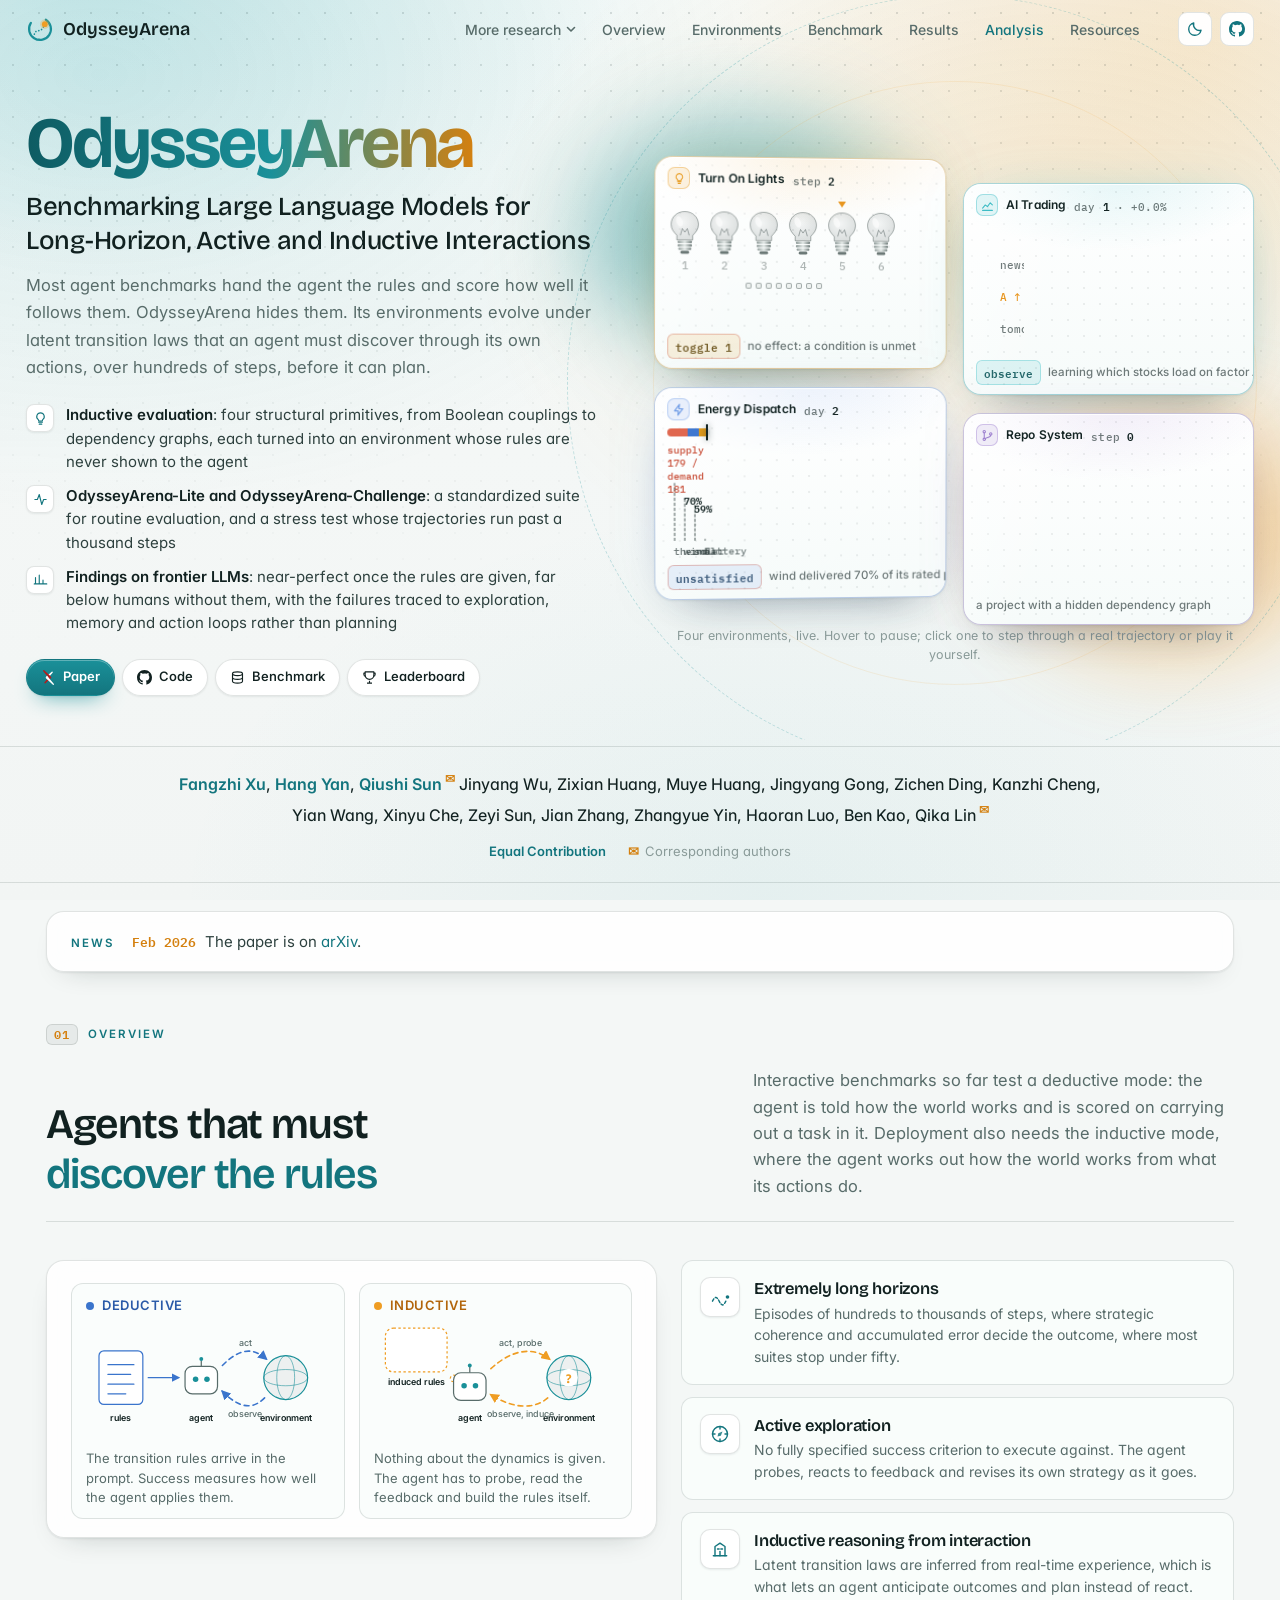
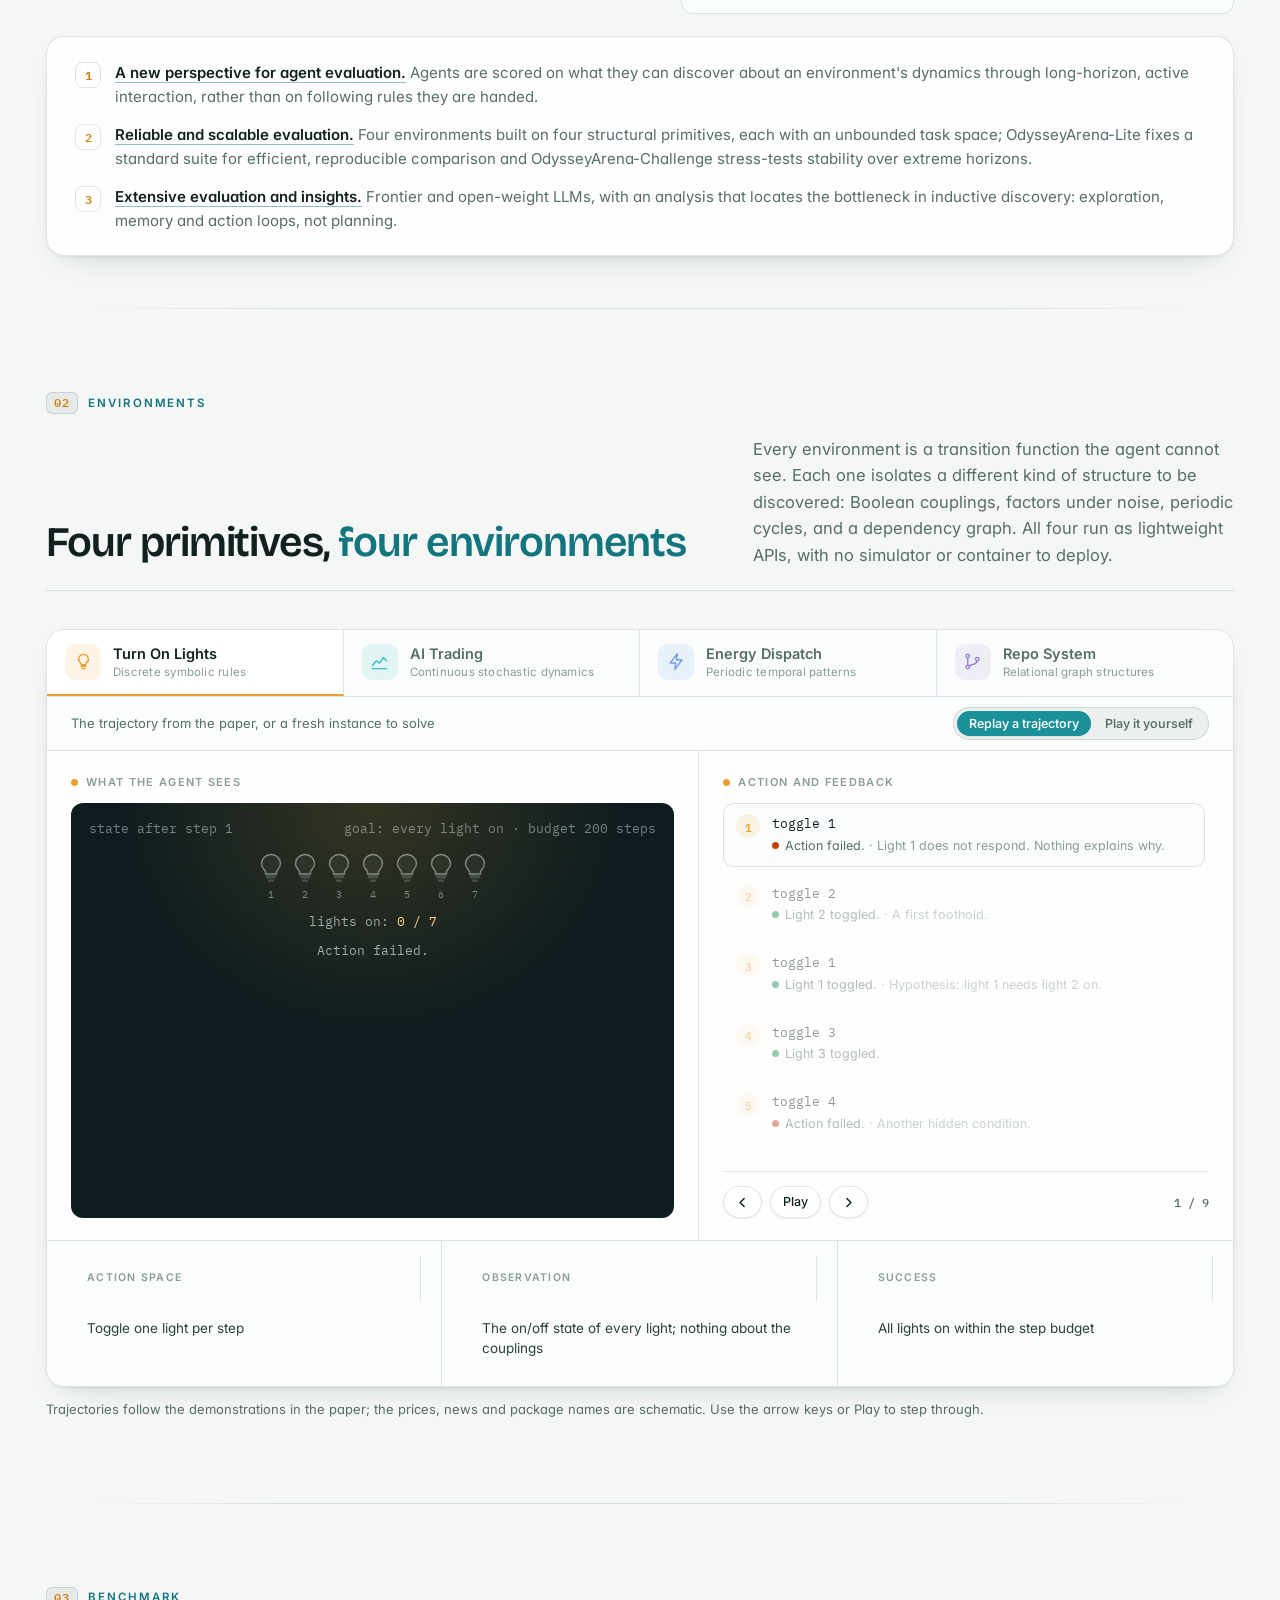
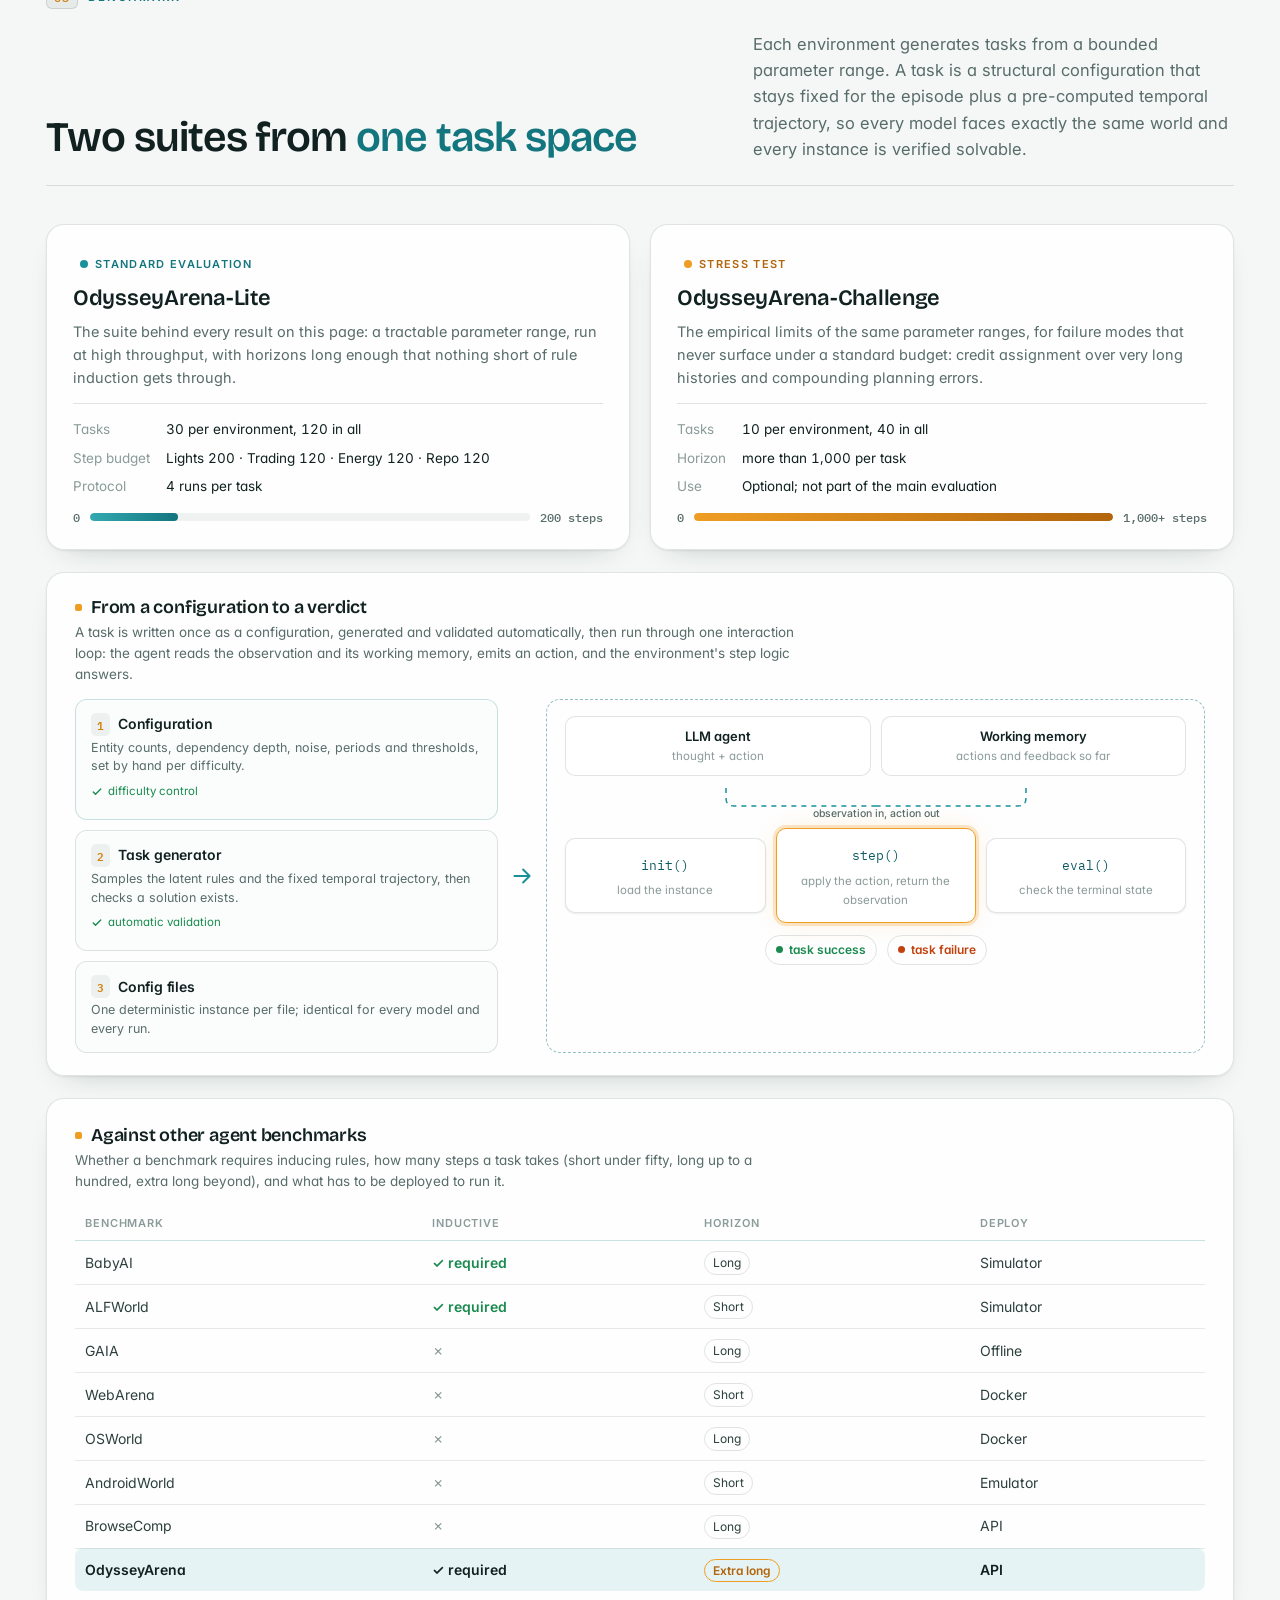
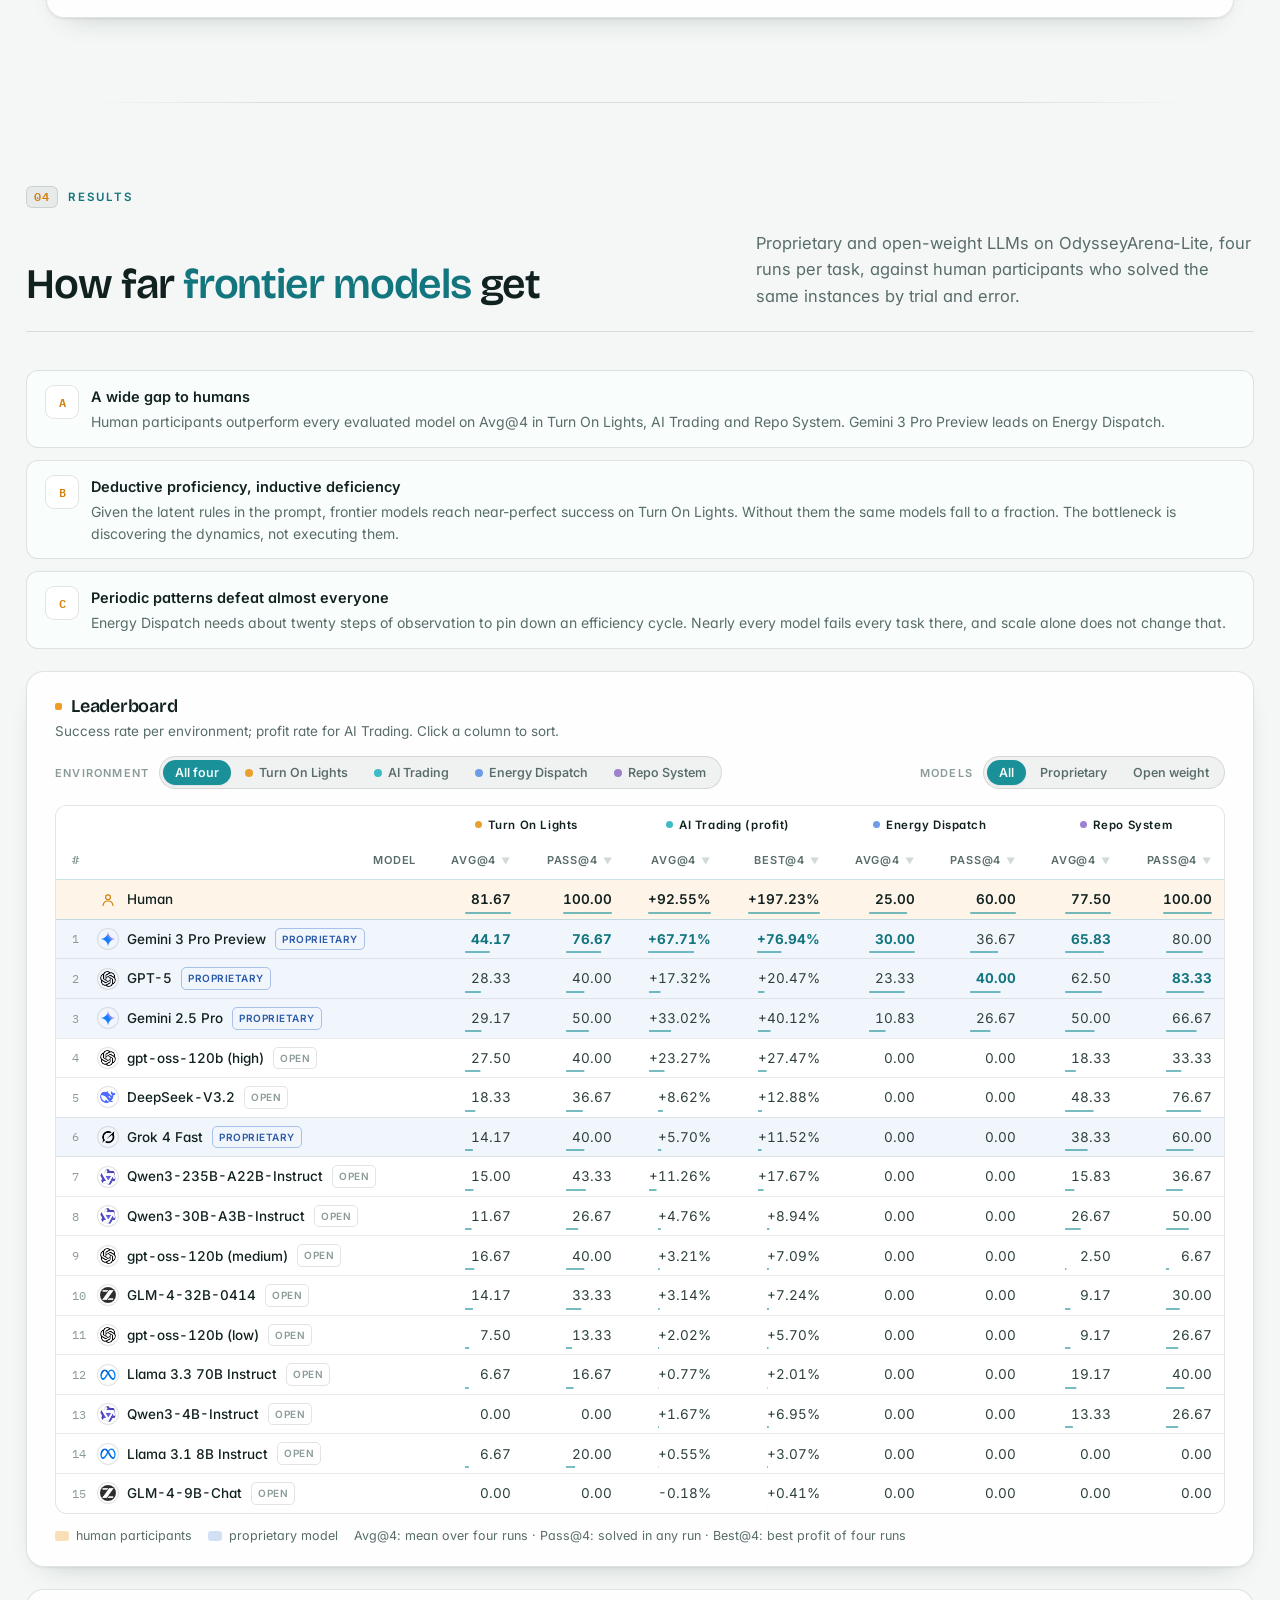
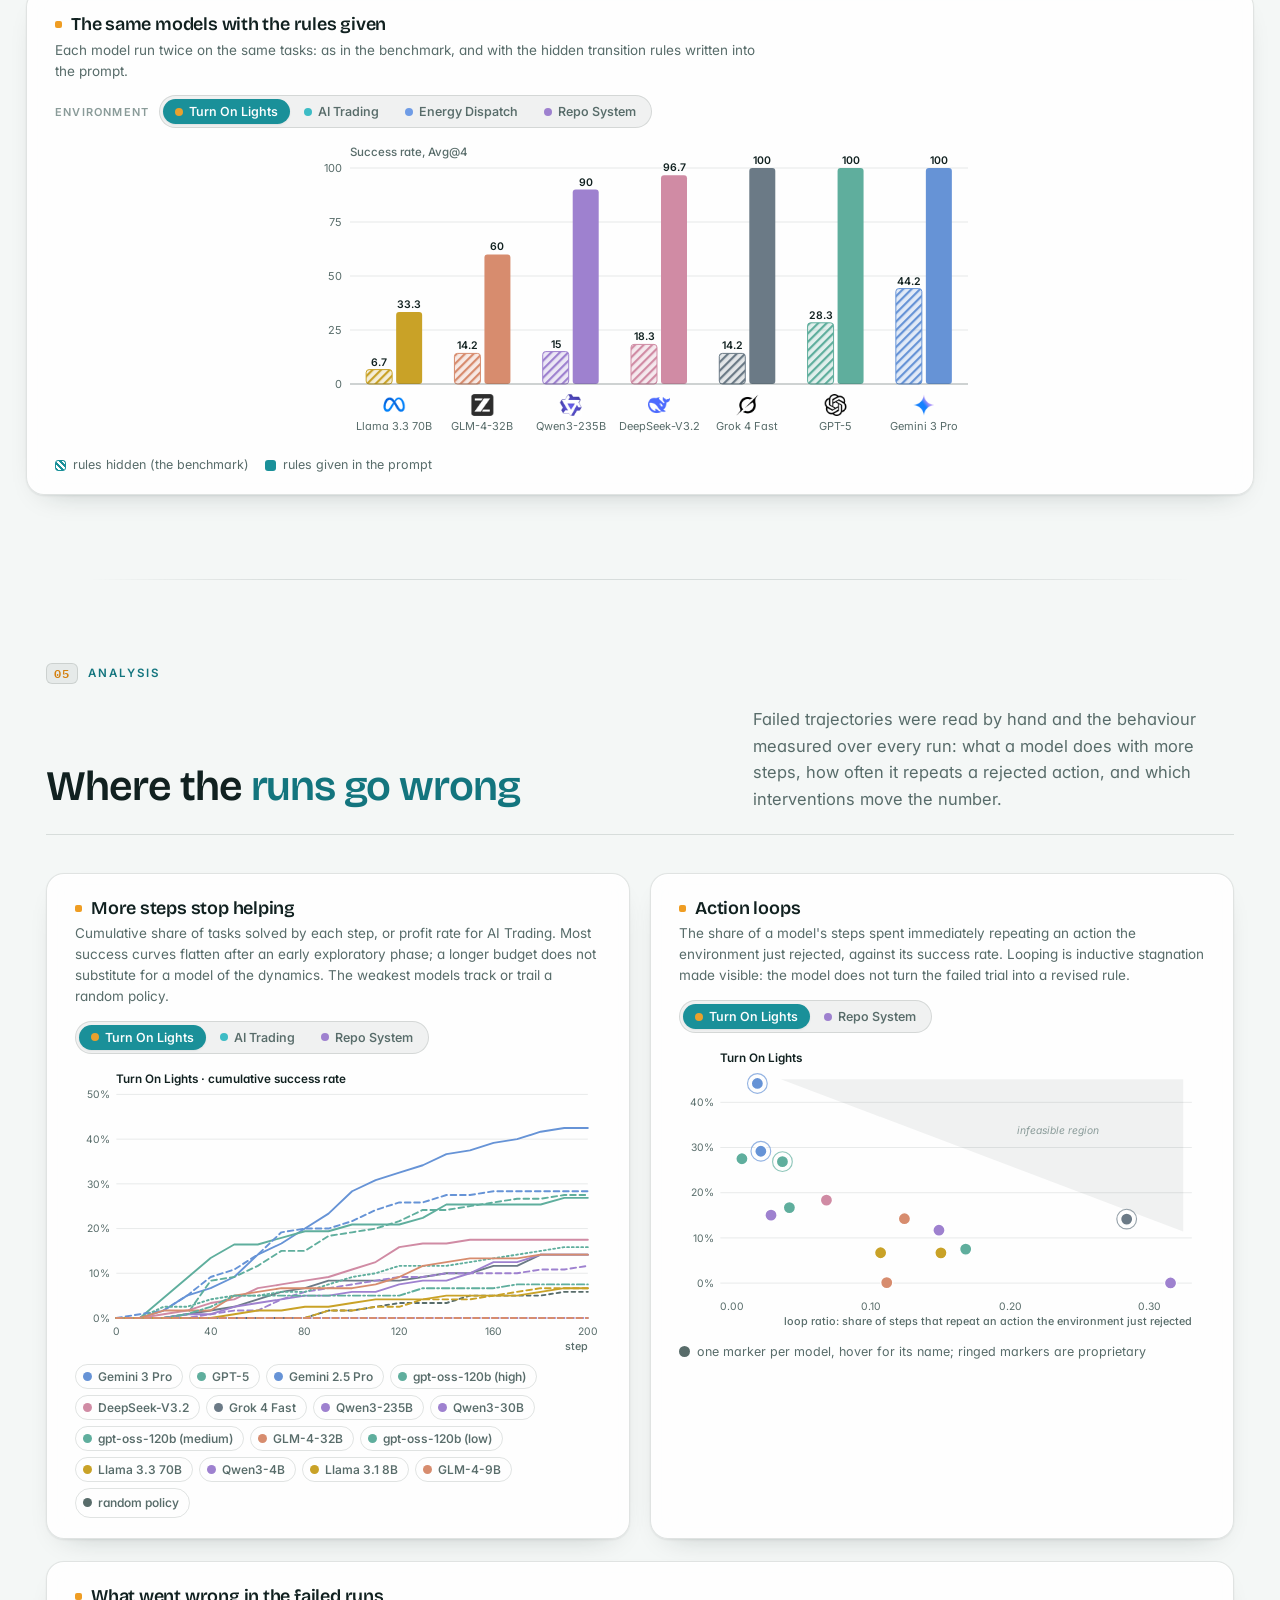
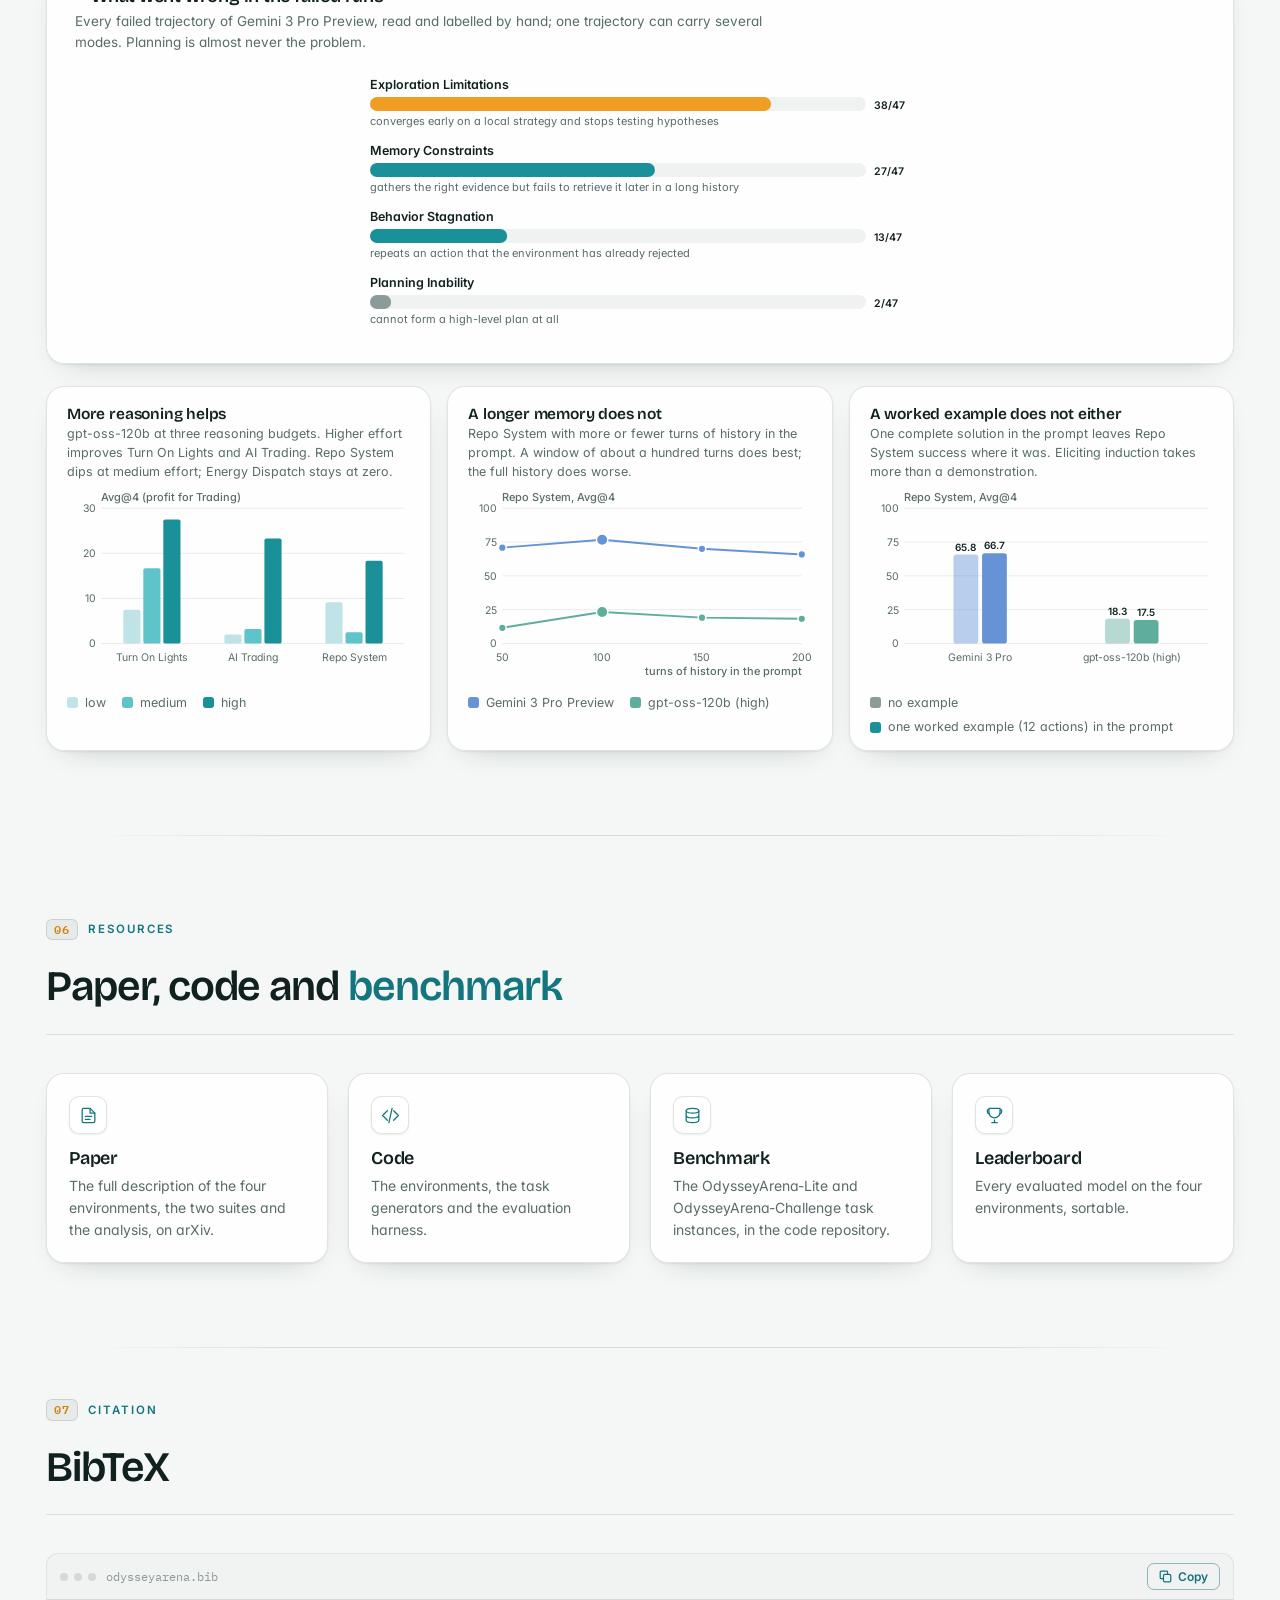
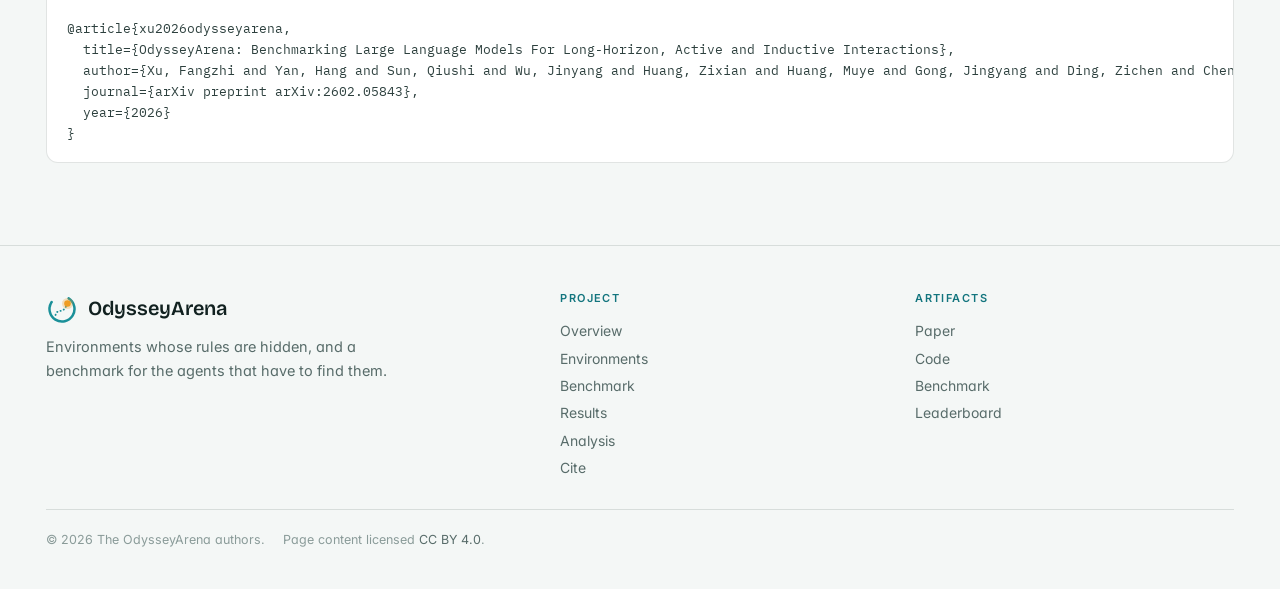
==== commit 7b398981: "Shorten the equal contribution legend" ====
--- a/index.html
+++ b/index.html
@@ -250,7 +250,7 @@
         </span>
       </p>
       <p class="author-legend">
-        <span><span class="eq-key">Highlighted</span> authors contributed equally.</span>
+        <span class="eq-key">Equal Contribution</span>
         <span class="author-role"><span class="role-mark" aria-hidden="true">✉&#xfe0e;</span> Corresponding authors</span>
       </p>
     </div>
